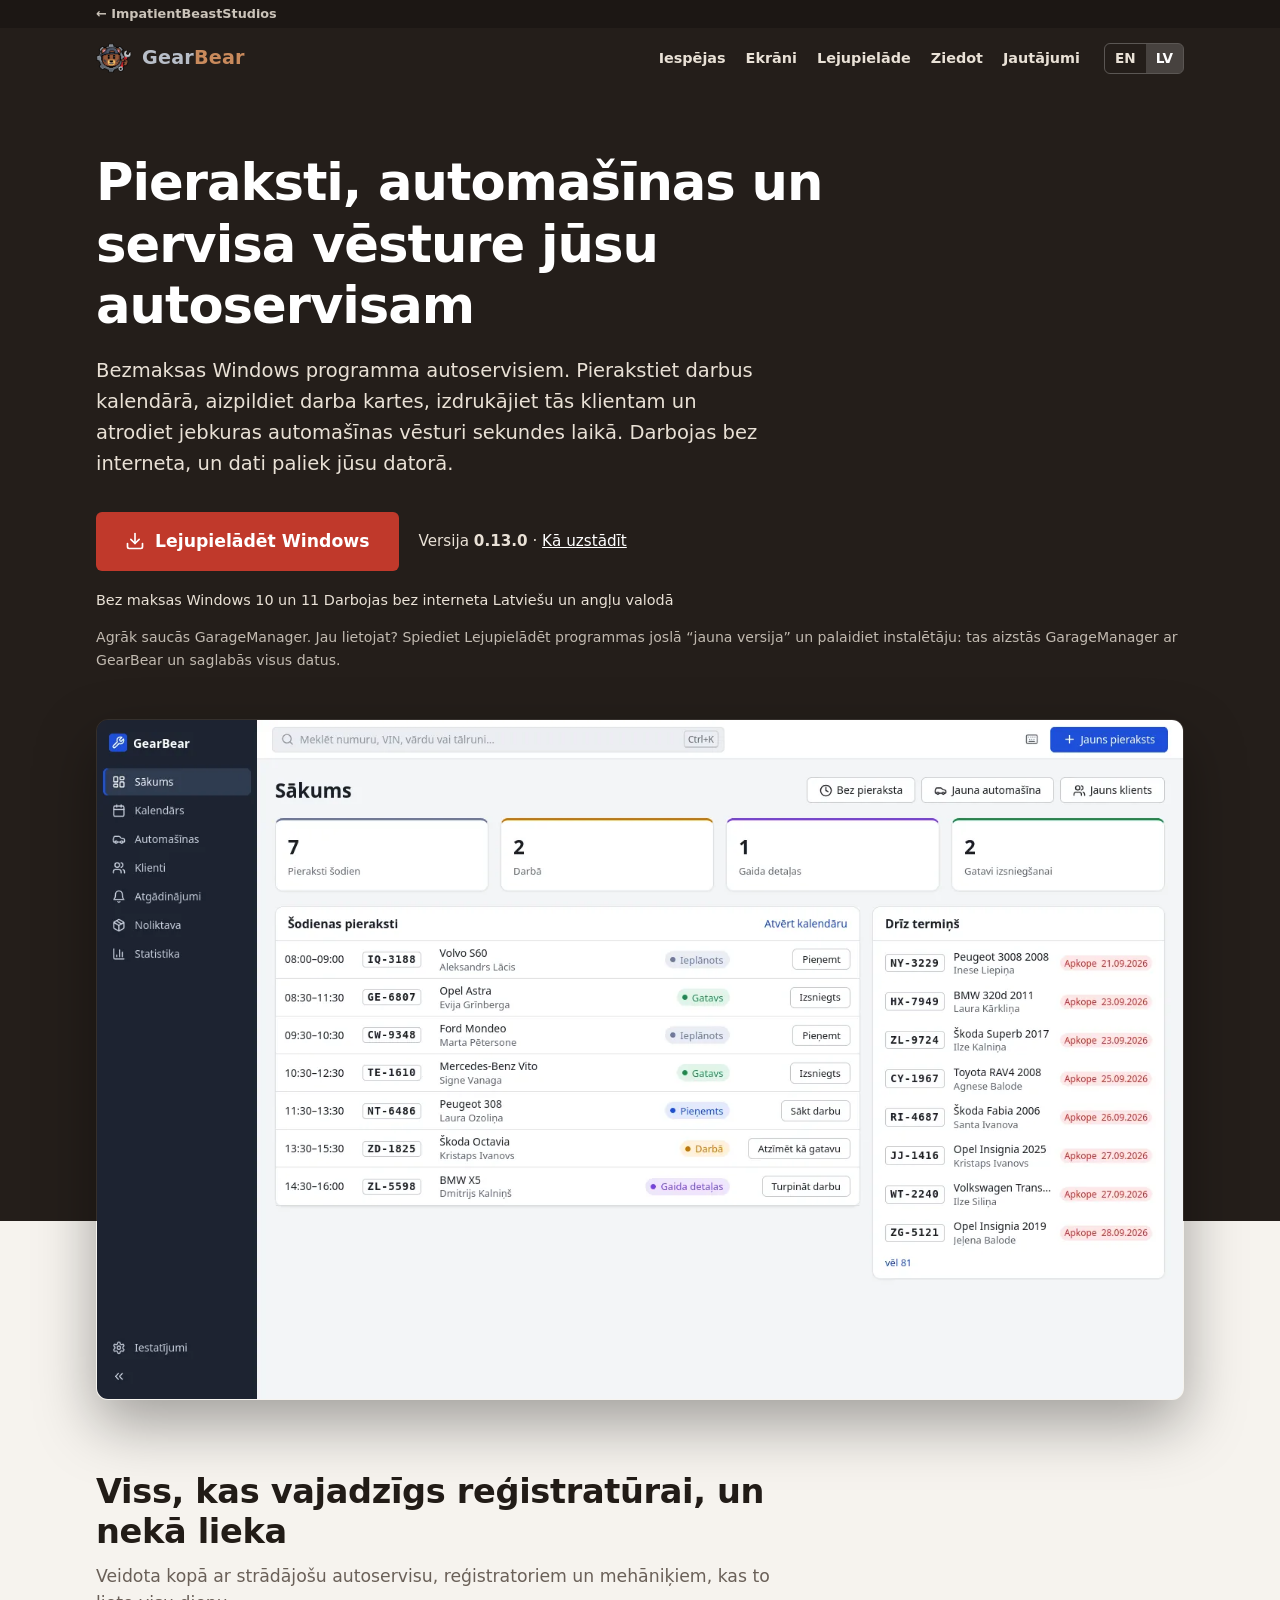
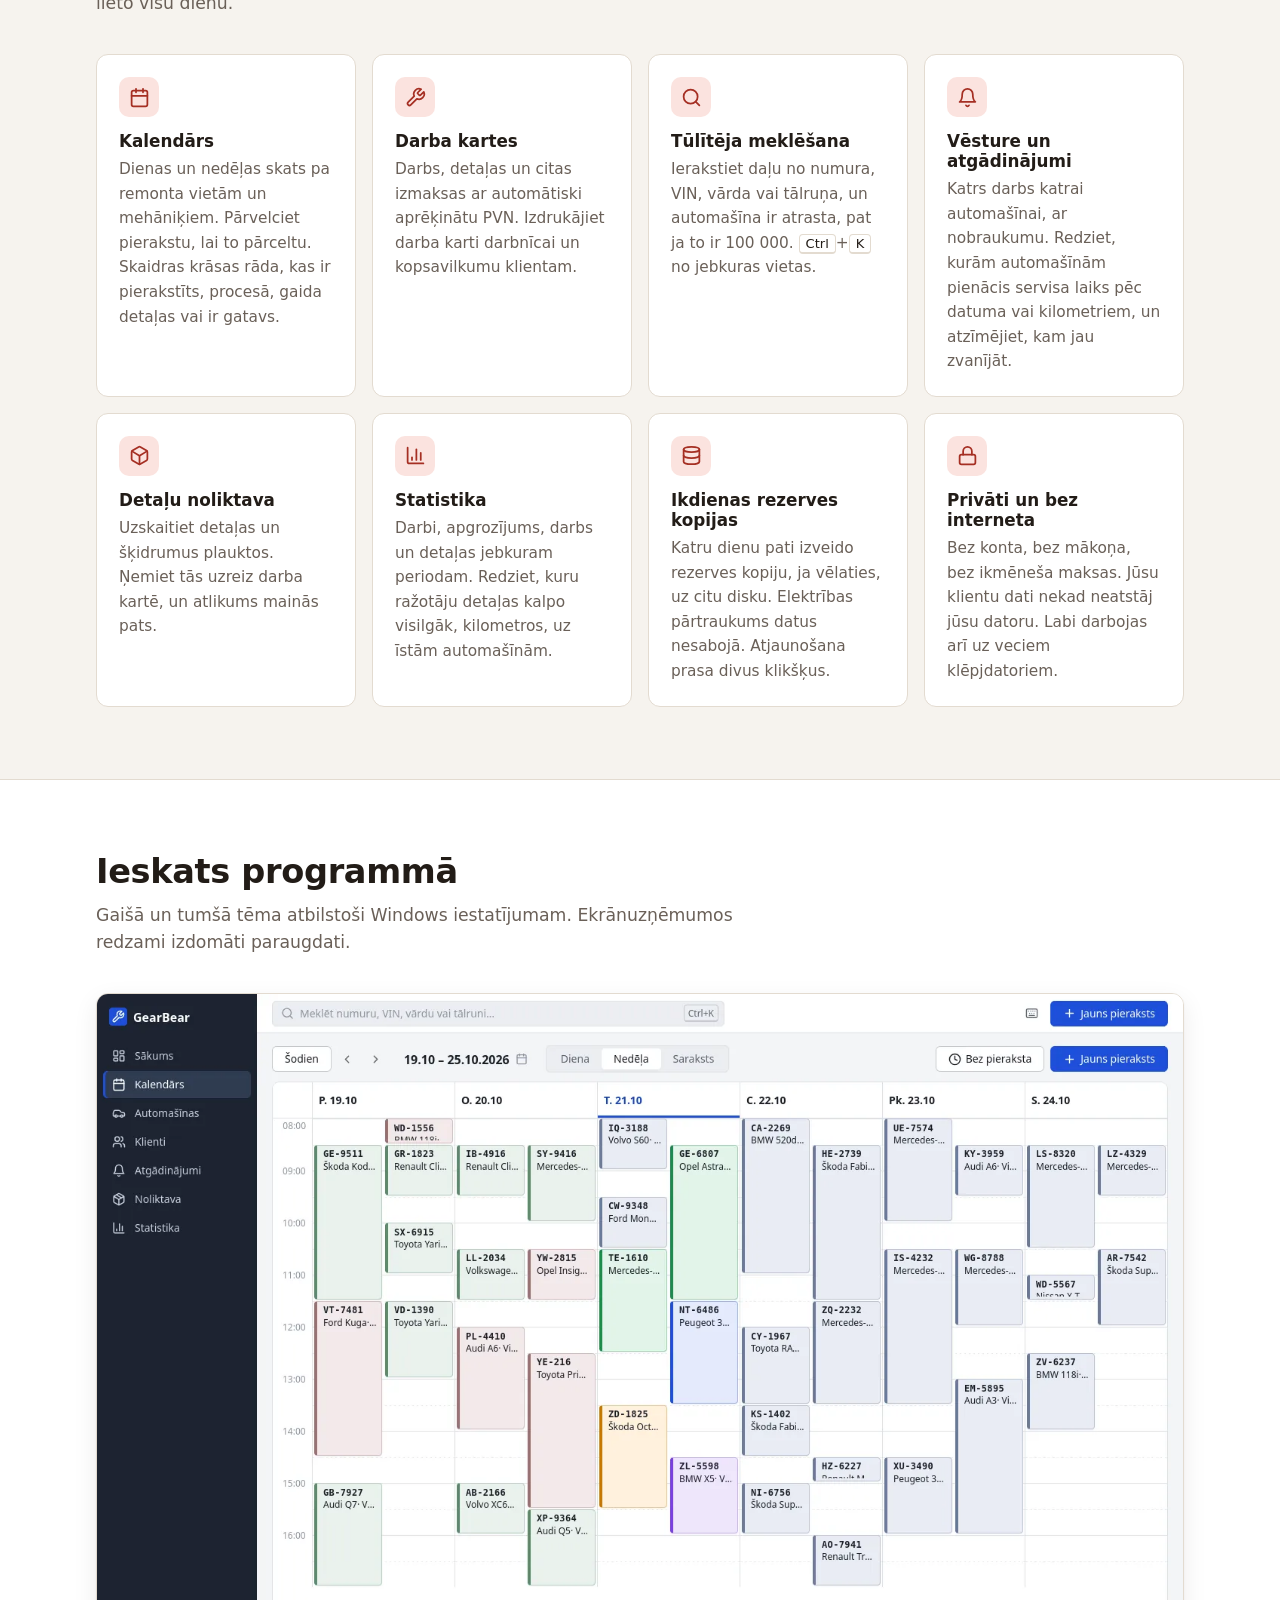
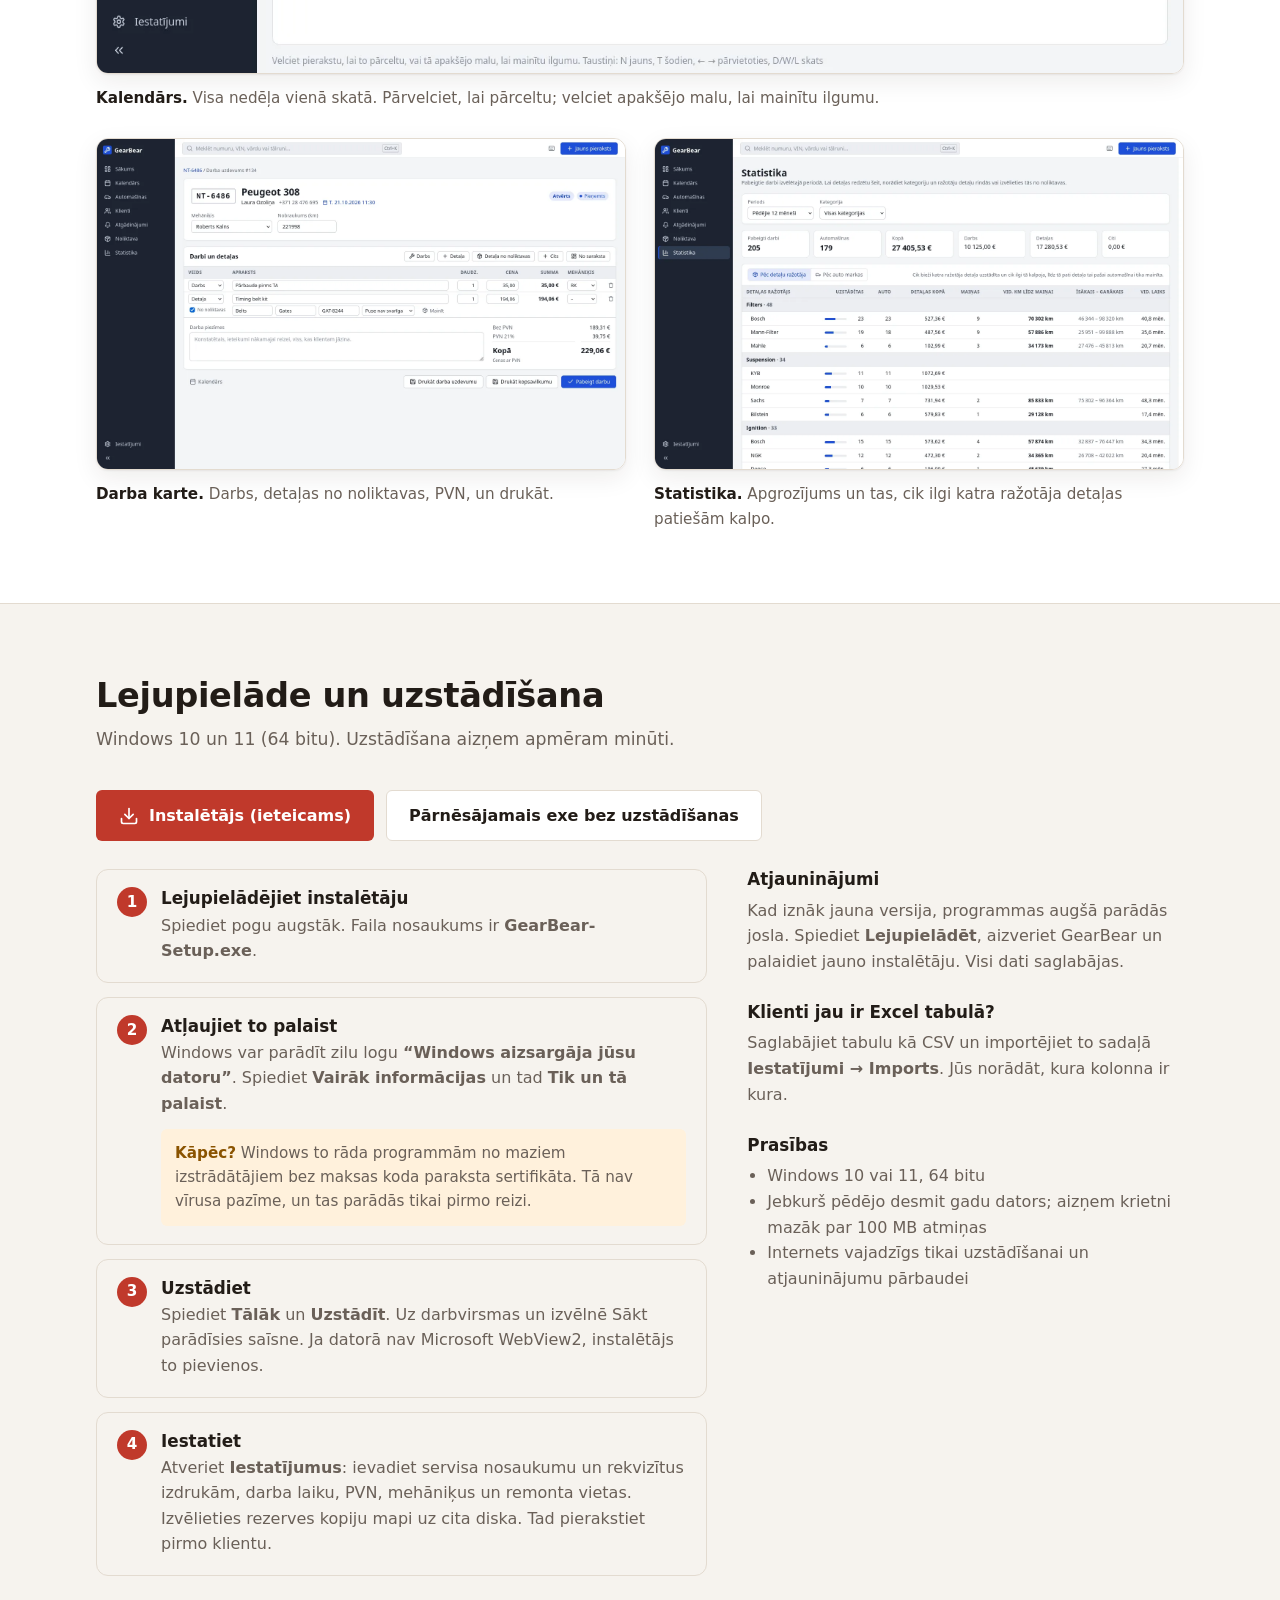
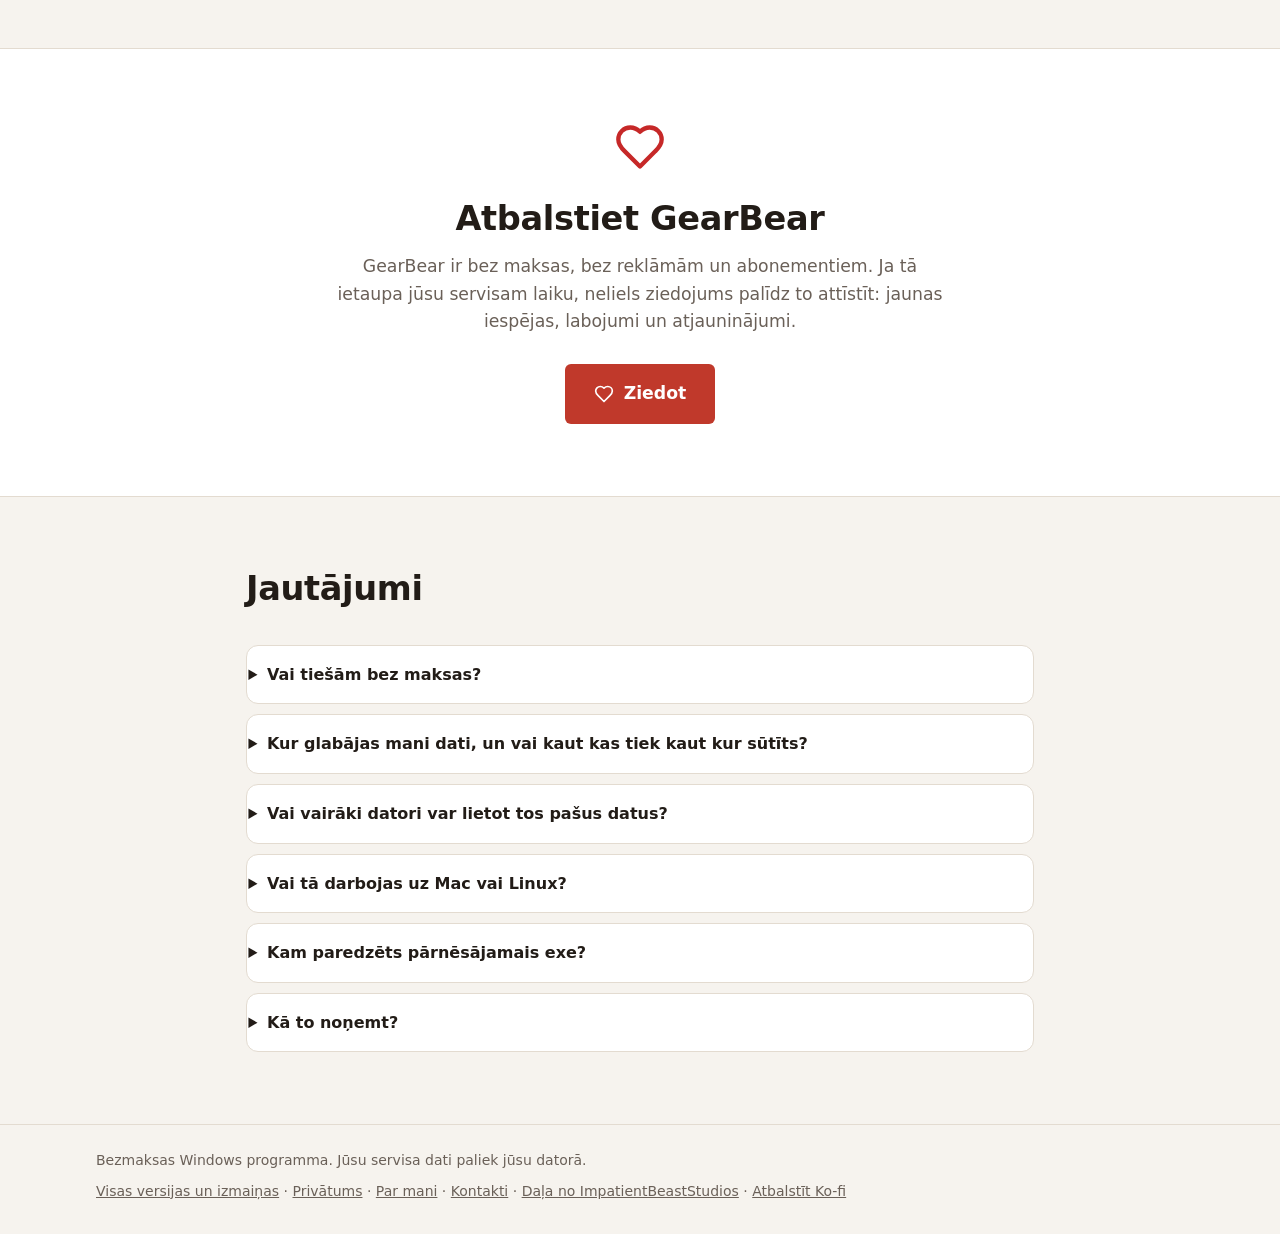
==== lv/index.html @ 2c954ccf "Website: one address per language (/ English, /lv/ Latvian) Sources move to src/; build.py (shared w" ====
<!doctype html>
<html lang="lv">
<head>
<meta charset="utf-8">
<meta name="viewport" content="width=device-width, initial-scale=1">
<title>GearBear</title>
<meta name="author" content="ImpatientBeastStudios">
<meta name="description" content="GearBear: bezmaksas Windows programma autoservisiem: pieraksti, automašīnas, klienti, darba kartes un servisa vēsture. Darbojas bez interneta, un dati paliek jūsu datorā.">
<link rel="canonical" href="https://gearbear.impatientbeaststudios.com/lv/">
<link rel="alternate" hreflang="en" href="https://gearbear.impatientbeaststudios.com/">
<link rel="alternate" hreflang="lv" href="https://gearbear.impatientbeaststudios.com/lv/">
<link rel="alternate" hreflang="x-default" href="https://gearbear.impatientbeaststudios.com/">
<link rel="icon" type="image/png" href="/img/favicon-32.png">
<link rel="apple-touch-icon" href="/img/icon-192.png">
<meta property="og:title" content="GearBear">
<meta property="og:description" content="Bezmaksas Windows programma autoservisiem: pieraksti, darba kartes un servisa vēsture.">
<meta property="og:type" content="website">
<meta property="og:url" content="https://gearbear.impatientbeaststudios.com/lv/">
<meta property="og:locale" content="lv_LV">
<meta property="og:locale:alternate" content="en_GB">
<meta property="og:site_name" content="GearBear">
<meta property="og:image" content="https://gearbear.impatientbeaststudios.com/img/og-image.png">
<meta property="og:image:width" content="1200">
<meta property="og:image:height" content="630">
<meta property="og:image:alt" content="GearBear: bezmaksas programmatūra autoservisiem ar pikseļu lācīša logo">
<meta name="twitter:card" content="summary_large_image">
<meta name="twitter:image" content="https://gearbear.impatientbeaststudios.com/img/og-image.png">
<script>
  // Language: ?lang= from a link, then the saved choice, then (first visit) the browser.
  (function () {
    var here = document.documentElement.lang, p = location.pathname, saved = null
    var q = new URLSearchParams(location.search).get('lang')
    if (q !== 'en' && q !== 'lv') q = null
    try { if (q) localStorage.setItem('lang', q); saved = localStorage.getItem('lang') } catch (e) {}
    var want = q || saved || (here === 'en' && (navigator.language || '').toLowerCase().indexOf('lv') === 0 ? 'lv' : null)
    if (want && want !== here) location.replace((want === 'lv' ? '/lv' + p : p.replace(/^\/lv(\/|$)/, '/')) + location.hash)
  })()
</script>
<meta name="theme-color" content="#241e1a">
<link rel="stylesheet" href="/style.css">
</head>
<body>

<header class="top">
  <div class="studio-bar"><div class="wrap"><a href="https://impatientbeaststudios.com/?lang=lv"><span aria-hidden="true">&larr;</span> ImpatientBeastStudios</a></div></div>
  <div class="wrap top-row">
    <a class="brand" href="#top" aria-label="GearBear"><img src="/img/icon-192.png" alt="" width="36" height="36"><span class="wordmark"><span class="w-a">Gear</span><span class="w-b">Bear</span></span></a>
    <nav class="links">
      <a href="#features">Iespējas</a>
      <a href="#screens">Ekrāni</a>
      <a href="#download">Lejupielāde</a>
      <a href="#donate">Ziedot</a>
      <a href="#faq">Jautājumi</a>
    </nav>
    <nav class="lang" aria-label="Language / Valoda">
      <a href="/" hreflang="en" data-lang="en">EN</a>
      <a href="/lv/" hreflang="lv" data-lang="lv" aria-current="true">LV</a>
    </nav>
  </div>
</header>

<main id="top">
  <section class="hero">
    <div class="wrap">
      <h1>
        
        Pieraksti, automašīnas un servisa vēsture jūsu autoservisam
      </h1>
      <p class="lead">
        
        Bezmaksas Windows programma autoservisiem. Pierakstiet darbus kalendārā, aizpildiet darba kartes, izdrukājiet tās klientam un atrodiet jebkuras automašīnas vēsturi sekundes laikā. Darbojas bez interneta, un dati paliek jūsu datorā.
      </p>
      <div class="cta">
        <a class="btn primary big" href="https://github.com/TeddyBear1998/garagemanager/releases/latest/download/GearBear-Setup.exe">
          <svg viewBox="0 0 24 24" fill="none" stroke="currentColor" stroke-width="2" stroke-linecap="round" stroke-linejoin="round" aria-hidden="true"><path d="M21 15v4a2 2 0 0 1-2 2H5a2 2 0 0 1-2-2v-4"/><path d="m7 10 5 5 5-5"/><path d="M12 15V3"/></svg>
          Lejupielādēt Windows
        </a>
        <span class="alt">
          <span class="version-line" hidden>Versija <b class="version"></b> · </span>
          <a href="#download">Kā uzstādīt</a>
        </span>
      </div>
      <div class="facts">
        Bez maksas
        Windows 10 un 11
        Darbojas bez interneta
        Latviešu un angļu valodā
      </div>
      <p class="formerly">Agrāk saucās GarageManager. Jau lietojat? Spiediet Lejupielādēt programmas joslā “jauna versija” un palaidiet instalētāju: tas aizstās GarageManager ar GearBear un saglabās visus datus.</p>
      <div class="shot">
        
        <img src="/img/dashboard-lv.webp" width="1440" height="900" alt="GearBear sākuma ekrāns: šodienas pieraksti ar statusiem un automašīnas, kurām drīz jāveic serviss">
      </div>
    </div>
  </section>

  <section id="features">
    <div class="wrap">
      <div class="section-head">
        <h2>Viss, kas vajadzīgs reģistratūrai, un nekā lieka</h2>
        <p>Veidota kopā ar strādājošu autoservisu, reģistratoriem un mehāniķiem, kas to lieto visu dienu.</p>
      </div>
      <div class="grid">
        <div class="card">
          <div class="ic"><svg viewBox="0 0 24 24" fill="none" stroke="currentColor" stroke-width="2" stroke-linecap="round" stroke-linejoin="round" aria-hidden="true"><path d="M8 2v4"/><path d="M16 2v4"/><rect width="18" height="18" x="3" y="4" rx="2"/><path d="M3 10h18"/></svg></div>
          <h3>Kalendārs</h3>
          <p>Dienas un nedēļas skats pa remonta vietām un mehāniķiem. Pārvelciet pierakstu, lai to pārceltu. Skaidras krāsas rāda, kas ir pierakstīts, procesā, gaida detaļas vai ir gatavs.</p>
        </div>
        <div class="card">
          <div class="ic"><svg viewBox="0 0 24 24" fill="none" stroke="currentColor" stroke-width="2" stroke-linecap="round" stroke-linejoin="round" aria-hidden="true"><path d="M14.7 6.3a1 1 0 0 0 0 1.4l1.6 1.6a1 1 0 0 0 1.4 0l3.77-3.77a6 6 0 0 1-7.94 7.94l-6.91 6.91a2.12 2.12 0 0 1-3-3l6.91-6.91a6 6 0 0 1 7.94-7.94l-3.76 3.76z"/></svg></div>
          <h3>Darba kartes</h3>
          <p>Darbs, detaļas un citas izmaksas ar automātiski aprēķinātu PVN. Izdrukājiet darba karti darbnīcai un kopsavilkumu klientam.</p>
        </div>
        <div class="card">
          <div class="ic"><svg viewBox="0 0 24 24" fill="none" stroke="currentColor" stroke-width="2" stroke-linecap="round" stroke-linejoin="round" aria-hidden="true"><circle cx="11" cy="11" r="8"/><path d="m21 21-4.3-4.3"/></svg></div>
          <h3>Tūlītēja meklēšana</h3>
          <p>Ierakstiet daļu no numura, VIN, vārda vai tālruņa, un automašīna ir atrasta, pat ja to ir 100 000. <kbd>Ctrl</kbd>+<kbd>K</kbd> no jebkuras vietas.</p>
        </div>
        <div class="card">
          <div class="ic"><svg viewBox="0 0 24 24" fill="none" stroke="currentColor" stroke-width="2" stroke-linecap="round" stroke-linejoin="round" aria-hidden="true"><path d="M6 8a6 6 0 0 1 12 0c0 7 3 9 3 9H3s3-2 3-9"/><path d="M10.3 21a1.94 1.94 0 0 0 3.4 0"/></svg></div>
          <h3>Vēsture un atgādinājumi</h3>
          <p>Katrs darbs katrai automašīnai, ar nobraukumu. Redziet, kurām automašīnām pienācis servisa laiks pēc datuma vai kilometriem, un atzīmējiet, kam jau zvanījāt.</p>
        </div>
        <div class="card">
          <div class="ic"><svg viewBox="0 0 24 24" fill="none" stroke="currentColor" stroke-width="2" stroke-linecap="round" stroke-linejoin="round" aria-hidden="true"><path d="M11 21.73a2 2 0 0 0 2 0l7-4A2 2 0 0 0 21 16V8a2 2 0 0 0-1-1.73l-7-4a2 2 0 0 0-2 0l-7 4A2 2 0 0 0 3 8v8a2 2 0 0 0 1 1.73z"/><path d="M12 22V12"/><path d="m3.3 7 7.703 4.734a2 2 0 0 0 1.994 0L20.7 7"/></svg></div>
          <h3>Detaļu noliktava</h3>
          <p>Uzskaitiet detaļas un šķidrumus plauktos. Ņemiet tās uzreiz darba kartē, un atlikums mainās pats.</p>
        </div>
        <div class="card">
          <div class="ic"><svg viewBox="0 0 24 24" fill="none" stroke="currentColor" stroke-width="2" stroke-linecap="round" stroke-linejoin="round" aria-hidden="true"><path d="M3 3v16a2 2 0 0 0 2 2h16"/><path d="M18 17V9"/><path d="M13 17V5"/><path d="M8 17v-3"/></svg></div>
          <h3>Statistika</h3>
          <p>Darbi, apgrozījums, darbs un detaļas jebkuram periodam. Redziet, kuru ražotāju detaļas kalpo visilgāk, kilometros, uz īstām automašīnām.</p>
        </div>
        <div class="card">
          <div class="ic"><svg viewBox="0 0 24 24" fill="none" stroke="currentColor" stroke-width="2" stroke-linecap="round" stroke-linejoin="round" aria-hidden="true"><ellipse cx="12" cy="5" rx="9" ry="3"/><path d="M3 5V19A9 3 0 0 0 21 19V5"/><path d="M3 12A9 3 0 0 0 21 12"/></svg></div>
          <h3>Ikdienas rezerves kopijas</h3>
          <p>Katru dienu pati izveido rezerves kopiju, ja vēlaties, uz citu disku. Elektrības pārtraukums datus nesabojā. Atjaunošana prasa divus klikšķus.</p>
        </div>
        <div class="card">
          <div class="ic"><svg viewBox="0 0 24 24" fill="none" stroke="currentColor" stroke-width="2" stroke-linecap="round" stroke-linejoin="round" aria-hidden="true"><rect width="18" height="11" x="3" y="11" rx="2" ry="2"/><path d="M7 11V7a5 5 0 0 1 10 0v4"/></svg></div>
          <h3>Privāti un bez interneta</h3>
          <p>Bez konta, bez mākoņa, bez ikmēneša maksas. Jūsu klientu dati nekad neatstāj jūsu datoru. Labi darbojas arī uz veciem klēpjdatoriem.</p>
        </div>
      </div>
    </div>
  </section>

  <div class="wrap"><div class="ad" data-ad="page" hidden></div></div>

  <section id="screens" class="alt-bg">
    <div class="wrap">
      <div class="section-head">
        <h2>Ieskats programmā</h2>
        <p>Gaišā un tumšā tēma atbilstoši Windows iestatījumam. Ekrānuzņēmumos redzami izdomāti paraugdati.</p>
      </div>
      <div class="gallery">
        <figure>
          
          <img src="/img/calendar-lv.webp" width="1440" height="900" loading="lazy" alt="Nedēļas kalendārs ar pierakstiem pa dienām, iekrāsotiem pēc statusa">
          <figcaption><b>Kalendārs.</b> Visa nedēļa vienā skatā. Pārvelciet, lai pārceltu; velciet apakšējo malu, lai mainītu ilgumu.</figcaption>
        </figure>
        <div class="gallery two">
          <figure>
            
            <img src="/img/jobcard-lv.webp" width="1440" height="900" loading="lazy" alt="Darba karte ar darba un detaļu rindām, PVN un kopsummu">
            <figcaption><b>Darba karte.</b> Darbs, detaļas no noliktavas, PVN, un drukāt.</figcaption>
          </figure>
          <figure>
            
            <img src="/img/stats-lv.webp" width="1440" height="900" loading="lazy" alt="Statistika pēc detaļu ražotāja ar vidējo nobraukumu līdz maiņai">
            <figcaption><b>Statistika.</b> Apgrozījums un tas, cik ilgi katra ražotāja detaļas patiešām kalpo.</figcaption>
          </figure>
        </div>
      </div>
    </div>
  </section>

  <section id="download">
    <div class="wrap">
      <div class="section-head">
        <h2>Lejupielāde un uzstādīšana</h2>
        <p>Windows 10 un 11 (64 bitu). Uzstādīšana aizņem apmēram minūti.</p>
      </div>
      <div class="dl-row">
        <a class="btn primary" href="https://github.com/TeddyBear1998/garagemanager/releases/latest/download/GearBear-Setup.exe">
          <svg viewBox="0 0 24 24" fill="none" stroke="currentColor" stroke-width="2" stroke-linecap="round" stroke-linejoin="round" aria-hidden="true"><path d="M21 15v4a2 2 0 0 1-2 2H5a2 2 0 0 1-2-2v-4"/><path d="m7 10 5 5 5-5"/><path d="M12 15V3"/></svg>
          Instalētājs (ieteicams)
        </a>
        <a class="btn secondary" href="https://github.com/TeddyBear1998/garagemanager/releases/latest/download/GearBear.exe">
          Pārnēsājamais exe bez uzstādīšanas
        </a>
      </div>
      <div class="cols">
        <ol class="steps">
          <li>
            <h3>Lejupielādējiet instalētāju</h3>
            <p>Spiediet pogu augstāk. Faila nosaukums ir <b>GearBear-Setup.exe</b>.</p>
          </li>
          <li>
            <h3>Atļaujiet to palaist</h3>
            <p>Windows var parādīt zilu logu <b>“Windows aizsargāja jūsu datoru”</b>. Spiediet <b>Vairāk informācijas</b> un tad <b>Tik un tā palaist</b>.</p>
            <p class="note"><b>Kāpēc?</b> Windows to rāda programmām no maziem izstrādātājiem bez maksas koda paraksta sertifikāta. Tā nav vīrusa pazīme, un tas parādās tikai pirmo reizi.</p>
          </li>
          <li>
            <h3>Uzstādiet</h3>
            <p>Spiediet <b>Tālāk</b> un <b>Uzstādīt</b>. Uz darbvirsmas un izvēlnē Sākt parādīsies saīsne. Ja datorā nav Microsoft WebView2, instalētājs to pievienos.</p>
          </li>
          <li>
            <h3>Iestatiet</h3>
            <p>Atveriet <b>Iestatījumus</b>: ievadiet servisa nosaukumu un rekvizītus izdrukām, darba laiku, PVN, mehāniķus un remonta vietas. Izvēlieties rezerves kopiju mapi uz cita diska. Tad pierakstiet pirmo klientu.</p>
          </li>
        </ol>
        <div>
          <div class="side">
            <h3>Atjauninājumi</h3>
            <p>Kad iznāk jauna versija, programmas augšā parādās josla. Spiediet <b>Lejupielādēt</b>, aizveriet GearBear un palaidiet jauno instalētāju. Visi dati saglabājas.</p>
          </div>
          <div class="side">
            <h3>Klienti jau ir Excel tabulā?</h3>
            <p>Saglabājiet tabulu kā CSV un importējiet to sadaļā <b>Iestatījumi → Imports</b>. Jūs norādāt, kura kolonna ir kura.</p>
          </div>
          <div class="side">
            <h3>Prasības</h3>
            <ul>
              <li>Windows 10 vai 11, 64 bitu</li>
              <li>Jebkurš pēdējo desmit gadu dators; aizņem krietni mazāk par 100 MB atmiņas</li>
              <li>Internets vajadzīgs tikai uzstādīšanai un atjauninājumu pārbaudei</li>
            </ul>
          </div>
        </div>
      </div>
    </div>
  </section>

  <section id="donate" class="alt-bg donate">
    <div class="wrap">
      <svg class="heart" viewBox="0 0 24 24" fill="none" stroke="currentColor" stroke-width="2" stroke-linecap="round" stroke-linejoin="round" aria-hidden="true"><path d="M19 14c1.49-1.46 3-3.21 3-5.5A5.5 5.5 0 0 0 16.5 3c-1.76 0-3 .5-4.5 2-1.5-1.5-2.74-2-4.5-2A5.5 5.5 0 0 0 2 8.5c0 2.3 1.5 4.05 3 5.5l7 7Z"/></svg>
      <h2>Atbalstiet GearBear</h2>
      <p>
        
        GearBear ir bez maksas, bez reklāmām un abonementiem. Ja tā ietaupa jūsu servisam laiku, neliels ziedojums palīdz to attīstīt: jaunas iespējas, labojumi un atjauninājumi.
      </p>
      <!-- The link comes from DONATE_URL in the script at the end. The
           app's Donate button opens this section. -->
      <a class="btn primary big" id="donate-link" href="" target="_blank" rel="noopener" hidden>
        <svg viewBox="0 0 24 24" fill="none" stroke="currentColor" stroke-width="2" stroke-linecap="round" stroke-linejoin="round" aria-hidden="true"><path d="M19 14c1.49-1.46 3-3.21 3-5.5A5.5 5.5 0 0 0 16.5 3c-1.76 0-3 .5-4.5 2-1.5-1.5-2.74-2-4.5-2A5.5 5.5 0 0 0 2 8.5c0 2.3 1.5 4.05 3 5.5l7 7Z"/></svg>
        Ziedot
      </a>
      <p class="soon muted" id="donate-soon">Ziedojumu lapa drīzumā būs pieejama. Paldies, ka vēlaties atbalstīt!</p>
    </div>
  </section>

  <section id="faq">
    <div class="wrap faq">
      <div class="section-head">
        <h2>Jautājumi</h2>
      </div>
      <details>
        <summary>Vai tiešām bez maksas?</summary>
        <p>Jā. Visas iespējas, cik ilgi vien lietojat. Nav izmēģinājuma perioda un nav slēgtu funkciju. Ziedojumi ir laipni gaidīti, bet nekad nav obligāti.</p>
      </details>
      <details>
        <summary>Kur glabājas mani dati, un vai kaut kas tiek kaut kur sūtīts?</summary>
        <p>Viss glabājas vienā datubāzes failā mapē <b>%APPDATA%\GearBear</b> jūsu datorā, kopā ar rezerves kopijām. Precīzā mape redzama sadaļā Iestatījumi → Par programmu. Internets tiek izmantots tikai jaunu versiju pārbaudei: programma nolasa vienu mazu failu no šīs mājaslapas. Netiek sūtīti nekādi dati par jums, jūsu servisu vai klientiem, un pārbaudi var izslēgt iestatījumos.</p>
      </details>
      <details>
        <summary>Vai vairāki datori var lietot tos pašus datus?</summary>
        <p>Pagaidām ne. GearBear darbojas vienā datorā, parasti reģistratūrā. Lai pārietu uz jaunu datoru, izveidojiet rezerves kopiju vecajā un atjaunojiet to jaunajā.</p>
      </details>
      <details>
        <summary>Vai tā darbojas uz Mac vai Linux?</summary>
        <p>Nē, tikai uz Windows 10 un 11.</p>
      </details>
      <details>
        <summary>Kam paredzēts pārnēsājamais exe?</summary>
        <p>Tā ir tā pati programma bez instalētāja. Ielieciet to mapē, piemēram, C:\GearBear, un palaidiet. Lai arī dati glabātos šajā mapē, piemēram, USB zibatmiņā, pirms pirmās palaišanas blakus exe failam izveidojiet tukšu failu ar nosaukumu <b>portable</b>.</p>
      </details>
      <details>
        <summary>Kā to noņemt?</summary>
        <p>Windows Iestatījumi → Programmas → Instalētās programmas → GearBear → Atinstalēt. Datubāze un rezerves kopijas tiek saglabātas, ja pārdomājat. Lai izdzēstu arī tās, izdzēsiet mapi %APPDATA%\GearBear.</p>
      </details>
    </div>
  </section>
  <div class="wrap"><div class="ad" data-ad="page" hidden></div></div>
</main>

<footer class="foot">
  <div class="wrap">
    <p>Bezmaksas Windows programma. Jūsu servisa dati paliek jūsu datorā.</p>
    <p>
      <a href="https://github.com/TeddyBear1998/garagemanager/releases">Visas versijas un izmaiņas</a>
      · <a href="/lv/privacy">Privātums</a>
      · <a href="https://impatientbeaststudios.com/about?lang=lv">Par mani</a>
      · <a href="https://impatientbeaststudios.com/contact?lang=lv">Kontakti</a>
      · <a href="https://impatientbeaststudios.com/?lang=lv">Daļa no ImpatientBeastStudios</a>
      · <a href="https://ko-fi.com/teddybear1998">Atbalstīt Ko-fi</a>
    </p>
  </div>
</footer>

<script>
  // Language toggle: remembered for the next visit.
  // Language switch: each page exists at /… (English) and /lv/… (Latvian); remember the choice.
  document.querySelectorAll('.lang a').forEach(function (a) {
    a.addEventListener('click', function () {
      try { localStorage.setItem('lang', a.dataset.lang) } catch (e) {}
    })
  })

  // Donate link; the "coming soon" line shows only while it is empty.
  var DONATE_URL = 'https://ko-fi.com/teddybear1998'
  if (DONATE_URL) {
    var link = document.getElementById('donate-link')
    link.href = DONATE_URL
    link.hidden = false
    document.getElementById('donate-soon').hidden = true
  }

  // Current version from latest.json, written by scripts/release.sh.
  fetch('/latest.json', { cache: 'no-cache' })
    .then(function (r) { return r.ok ? r.json() : null })
    .then(function (f) {
      if (!f || !f.version) return
      document.querySelectorAll('.version').forEach(function (el) { el.textContent = f.version })
      document.querySelectorAll('.version-line').forEach(function (el) { el.hidden = false })
    })
    .catch(function () {})
</script>
<script src="/ads.js"></script>
</body>
</html>
---- style.css ----
/* Warm studio palette (~/Documents/impatientbeaststudios/BRAND.md); accent = the wrench red from the logo */
:root {
  --bg: #f6f3ee;
  --bg-elevated: #ffffff;
  --bg-sunken: #efe9e1;
  --bg-top: #241e1a;
  --text: #221c17;
  --text-muted: #6a6058;
  --text-on-dark: #e9e1d6;
  --border: #e3dbd0;
  --accent: #c0392b;
  --accent-hover: #a52f23;
  --accent-ink: #ffffff;
  --accent-soft: #fbe3df;
  --accent-text: #a52f23;
  --heart: #c62828;
  --warning: #8a5300;
  --warning-soft: #fff1dc;
  --shadow: 0 1px 2px rgba(40, 24, 10, .06), 0 8px 24px rgba(40, 24, 10, .08);
  --font: "Segoe UI", "Segoe UI Variable Text", system-ui, -apple-system, "Helvetica Neue", Arial, sans-serif;
  --radius: 6px;
  --radius-lg: 12px;
  color-scheme: light;
}
@media (prefers-color-scheme: dark) {
  :root {
    --bg: #17140f;
    --bg-elevated: #221e18;
    --bg-sunken: #120f0b;
    --bg-top: #110e0b;
    --text: #efe8de;
    --text-muted: #b0a596;
    --border: #3a332a;
    --accent: #ef6a5a;
    --accent-hover: #f4857a;
    --accent-ink: #1d0f0c;
    --accent-soft: #3d1d18;
    --accent-text: #f4907f;
    --heart: #ef5350;
    --warning: #e0a030;
    --warning-soft: #3a2f16;
    --shadow: 0 1px 2px rgba(0, 0, 0, .3), 0 8px 24px rgba(0, 0, 0, .35);
    color-scheme: dark;
  }
}


* { box-sizing: border-box; }
[hidden] { display: none !important; }
html { scroll-behavior: smooth; scroll-padding-top: 72px; }
@media (prefers-reduced-motion: reduce) { html { scroll-behavior: auto; } }
body { margin: 0; background: var(--bg); color: var(--text); font: 16px/1.6 var(--font); -webkit-font-smoothing: antialiased; }
img { max-width: 100%; height: auto; display: block; }
a { color: var(--accent-text); }
h1, h2, h3 { line-height: 1.2; margin: 0; }
h2 { font-size: clamp(1.6rem, 3vw, 2.1rem); letter-spacing: -.01em; }
h3 { font-size: 1.05rem; }
p { margin: 0; }
.wrap { max-width: 1120px; margin: 0 auto; padding: 0 16px; }
.muted { color: var(--text-muted); }
section { padding: 72px 0; }
.section-head { max-width: 680px; margin-bottom: 36px; }
.section-head p { margin-top: 10px; color: var(--text-muted); font-size: 1.08rem; }

/* Header: studio guide (BRAND.md section 6). A landing page, so it keeps its section links. */
.top {
  position: sticky; top: 0; z-index: 10;
  background: var(--bg-top);
  color: var(--text-on-dark);
  padding-top: env(safe-area-inset-top);
}
.top-row { display: flex; align-items: center; gap: 12px 24px; min-height: 60px; }
.brand { display: flex; align-items: center; gap: 10px; text-decoration: none; }
.brand img { width: 36px; height: 36px; }
.wordmark { font-weight: 800; font-size: 1.2rem; letter-spacing: .01em; }
.w-a { color: #b8bec8; }
.w-b { color: #c98a5c; }
nav.links { display: flex; gap: 20px; margin-left: auto; }
nav.links a { color: var(--text-on-dark); text-decoration: none; font-weight: 600; font-size: .9rem; }
nav.links a:hover { color: #fff; text-decoration: underline; }
.lang { display: flex; border: 1px solid rgba(255, 255, 255, .25); border-radius: var(--radius); overflow: hidden; }
.lang a { color: var(--text-on-dark); text-decoration: none; font-size: .85rem; font-weight: 600; padding: 4px 10px; }
.lang a:hover { color: #fff; }
.lang a[aria-current="true"] { background: rgba(255, 255, 255, .16); color: #fff; }
/* Phones: the menu moves to its own scrollable row under the logo. */
@media (max-width: 720px) {
  .top-row { flex-wrap: wrap; gap: 0 16px; padding-top: 10px; }
  .lang { margin-left: auto; }
  nav.links { order: 3; width: 100%; margin: 0; padding: 10px 0 12px; overflow-x: auto; gap: 22px; white-space: nowrap; }
}

/* Buttons */
.btn {
  display: inline-flex; align-items: center; gap: 10px;
  padding: 12px 22px; border-radius: var(--radius);
  font: inherit; font-weight: 600; text-decoration: none; cursor: pointer;
  border: 1px solid transparent;
  transition: background-color .15s, border-color .15s;
}
.btn svg { width: 20px; height: 20px; flex: none; }
.btn.primary { background: var(--accent); color: var(--accent-ink); }
.btn.primary:hover { background: var(--accent-hover); }
.btn.secondary { background: var(--bg-elevated); color: var(--text); border-color: var(--border); }
.btn.secondary:hover { border-color: var(--text-muted); }
.btn.big { padding: 15px 28px; font-size: 1.08rem; }
.btn:focus-visible, .lang a:focus-visible, a:focus-visible { outline: 2px solid var(--accent); outline-offset: 2px; }

/* Hero */
.hero { padding: 64px 0 0; background: var(--bg-top); color: #fff; }
/* The screenshot hangs over the edge into the next section. */
.hero + section { padding-top: calc(72px + var(--overhang)); background: var(--bg); }
:root { --overhang: clamp(40px, 14vw, 180px); }
.hero h1 { font-size: clamp(2rem, 5vw, 3.2rem); letter-spacing: -.02em; max-width: 820px; }
.hero .lead { margin-top: 18px; max-width: 680px; font-size: clamp(1.05rem, 2vw, 1.22rem); color: var(--text-on-dark); }
.cta { display: flex; flex-wrap: wrap; align-items: center; gap: 14px 20px; margin-top: 32px; }
.cta .alt { color: var(--text-on-dark); font-size: .95rem; }
.cta .alt a { color: #fff; }
.facts { display: flex; flex-wrap: wrap; gap: 8px 22px; margin-top: 18px; font-size: .9rem; color: var(--text-on-dark); }
.facts span::before { content: "✓"; margin-right: 6px; color: #7ee2a8; font-weight: 700; }
.formerly { margin-top: 14px; font-size: .88rem; color: var(--text-on-dark); opacity: .8; }
.shot { position: relative; margin: 48px 0 calc(-1 * var(--overhang)); border-radius: var(--radius-lg); overflow: hidden; box-shadow: 0 24px 60px rgba(0, 0, 0, .35); border: 1px solid rgba(255, 255, 255, .08); }

/* Features */
.grid { display: grid; grid-template-columns: repeat(auto-fill, minmax(250px, 1fr)); gap: 16px; }
.card { background: var(--bg-elevated); border: 1px solid var(--border); border-radius: var(--radius-lg); padding: 22px; }
.card .ic { width: 40px; height: 40px; border-radius: 10px; display: grid; place-items: center; background: var(--accent-soft); color: var(--accent-text); margin-bottom: 14px; }
.card .ic svg { width: 21px; height: 21px; }
.card p { margin-top: 6px; color: var(--text-muted); font-size: .96rem; }

/* Screenshots */
.gallery { display: grid; gap: 28px; }
figure { margin: 0; }
figure img { border-radius: var(--radius-lg); border: 1px solid var(--border); box-shadow: var(--shadow); }
figcaption { margin-top: 12px; color: var(--text-muted); font-size: .95rem; }
figcaption b { color: var(--text); }
@media (min-width: 900px) { .gallery.two { grid-template-columns: 1fr 1fr; } }

/* Install */
.alt-bg { background: var(--bg-elevated); border-top: 1px solid var(--border); border-bottom: 1px solid var(--border); }
.steps { counter-reset: s; display: grid; gap: 14px; padding: 0; margin: 0; list-style: none; }
.steps li { counter-increment: s; position: relative; padding: 18px 20px 18px 64px; background: var(--bg); border: 1px solid var(--border); border-radius: var(--radius-lg); }
.steps li::before { content: counter(s); position: absolute; left: 20px; top: 17px; width: 30px; height: 30px; border-radius: 50%; background: var(--accent); color: var(--accent-ink); font-weight: 700; display: grid; place-items: center; font-size: .95rem; }
.steps h3 { margin-bottom: 4px; }
.steps p { color: var(--text-muted); }
.note { margin-top: 12px; padding: 12px 14px; border-radius: var(--radius); background: var(--warning-soft); color: var(--text); font-size: .95rem; }
.note b { color: var(--warning); }
.cols { display: grid; gap: 40px; }
@media (min-width: 900px) { .cols { grid-template-columns: 1.4fr 1fr; } }
.side h3 { margin: 0 0 8px; }
.side + .side { margin-top: 28px; }
.side p, .side li { color: var(--text-muted); }
.side ul { padding-left: 20px; margin: 8px 0 0; }
.dl-row { display: flex; flex-wrap: wrap; gap: 12px; margin-bottom: 28px; }
kbd { font: .85em var(--font); padding: 1px 6px; border: 1px solid var(--border); border-bottom-width: 2px; border-radius: 4px; background: var(--bg-elevated); color: var(--text); }

/* Donate */
.donate { text-align: center; }
.donate .heart { width: 52px; height: 52px; margin: 0 auto 18px; color: var(--heart); }
.donate p { max-width: 620px; margin: 14px auto 0; color: var(--text-muted); font-size: 1.08rem; }
.donate .btn { margin-top: 28px; }
.donate .soon { margin-top: 14px; font-size: .9rem; }

/* FAQ */
details { background: var(--bg-elevated); border: 1px solid var(--border); border-radius: var(--radius-lg); padding: 0 20px; }
details + details { margin-top: 10px; }
summary { cursor: pointer; padding: 16px 0; font-weight: 600; list-style-position: outside; }
details p { padding: 0 0 18px; color: var(--text-muted); }
.faq { max-width: 820px; }

/* Footer: studio guide (BRAND.md section 7) */
.foot { padding: 24px 0 calc(32px + env(safe-area-inset-bottom)); color: var(--text-muted); font-size: .875rem; border-top: 1px solid var(--border); }
.foot p + p { margin-top: 8px; }
.foot a { color: inherit; }

/* Studio strip: way back to the IBS home page */
.studio-bar { background: rgba(0, 0, 0, .22); font-size: .8rem; }
.studio-bar .wrap { padding-top: 4px; padding-bottom: 4px; }
.studio-bar a { color: var(--text-on-dark); opacity: .85; text-decoration: none; font-weight: 600; }
.studio-bar a:hover { opacity: 1; text-decoration: underline; }

/* Ad spots (ads.js): filled once, never redrawn */
.ad { margin: 8px auto 32px; text-align: center; min-height: 90px; }
.ad-label { display: block; font-size: .72rem; letter-spacing: .06em; text-transform: uppercase; color: var(--text-muted); margin-bottom: 4px; }

/* Privacy page */
.page-hero { padding: 48px 0 40px; background: var(--bg-top); color: #fff; }
.page-hero h1 { font-size: clamp(1.9rem, 4.5vw, 2.8rem); letter-spacing: -.02em; }
.page-hero p { margin-top: 12px; color: var(--text-on-dark); }
.prose { max-width: 720px; padding: 40px 16px 72px; }
.prose h2 { font-size: 1.4rem; margin-top: 36px; }
.prose h2:first-child { margin-top: 0; }
.prose p { margin-top: 12px; color: var(--text-muted); font-size: 1.06rem; }
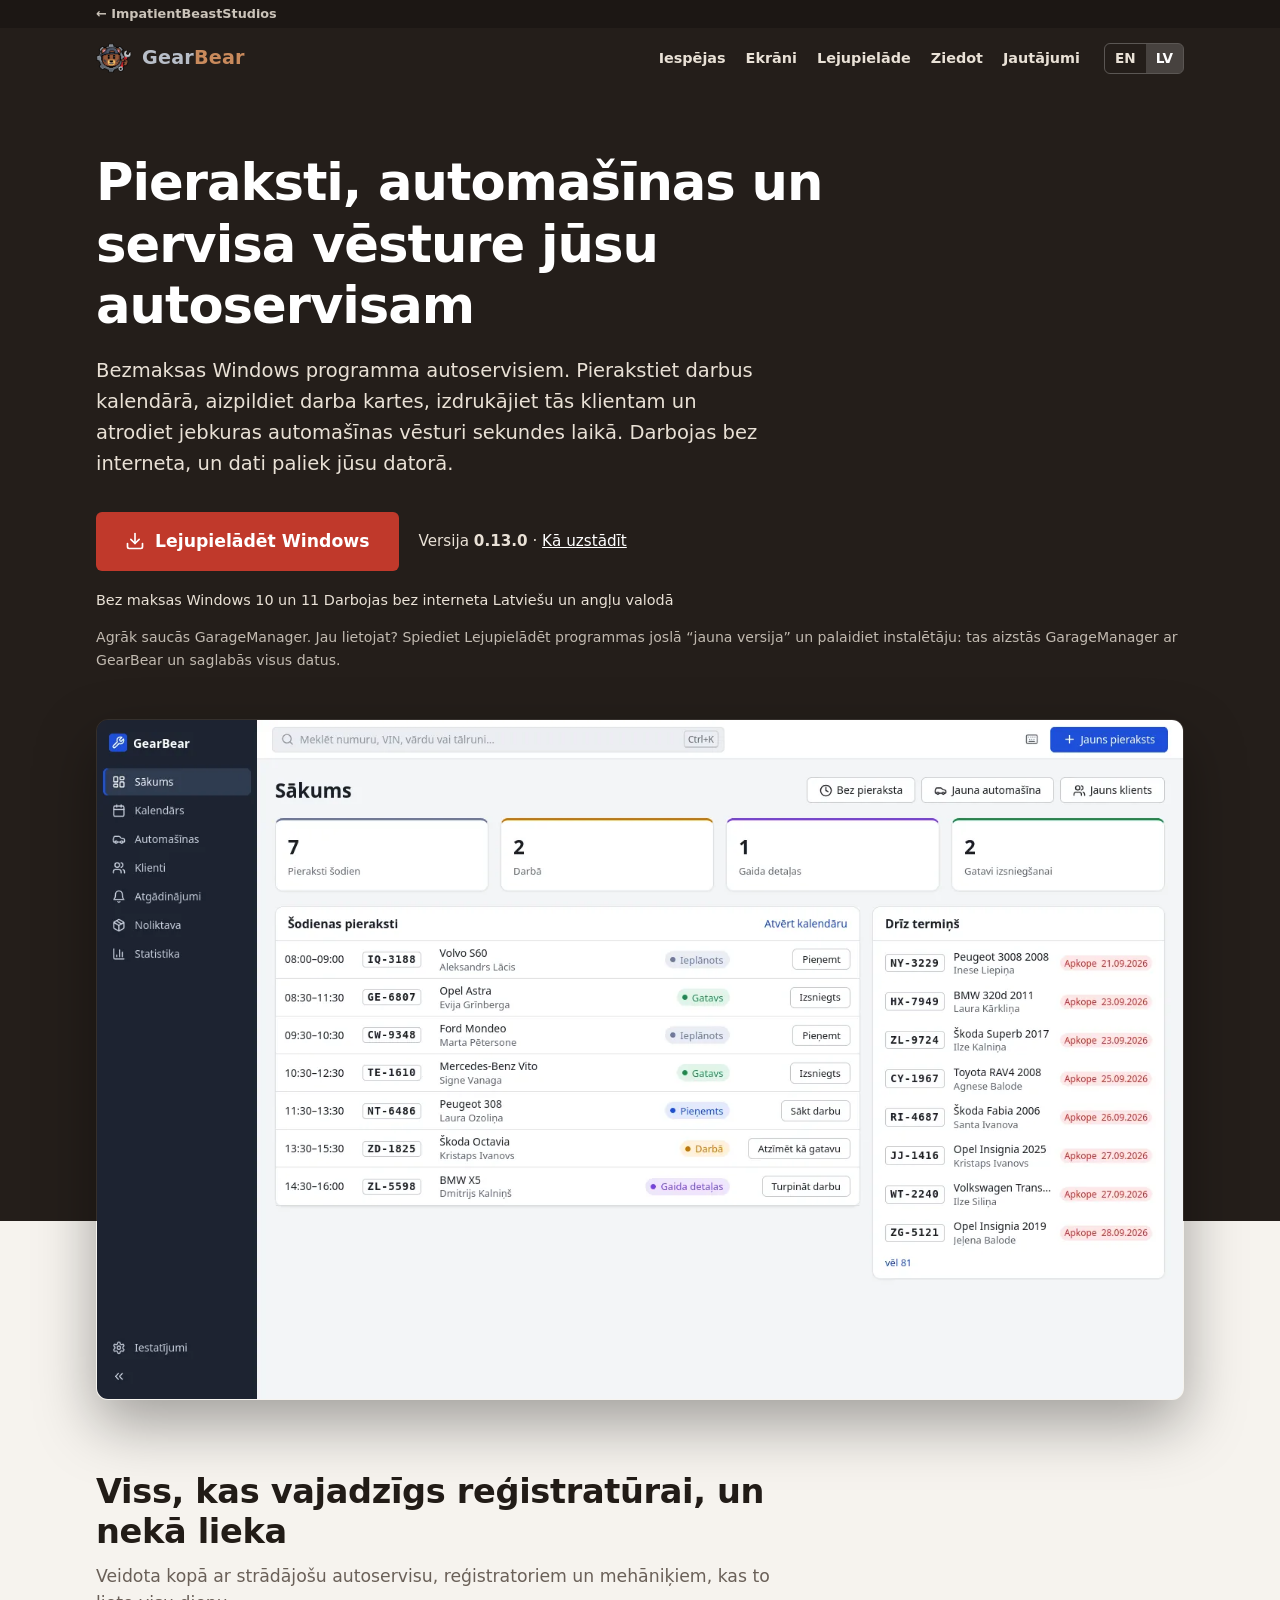
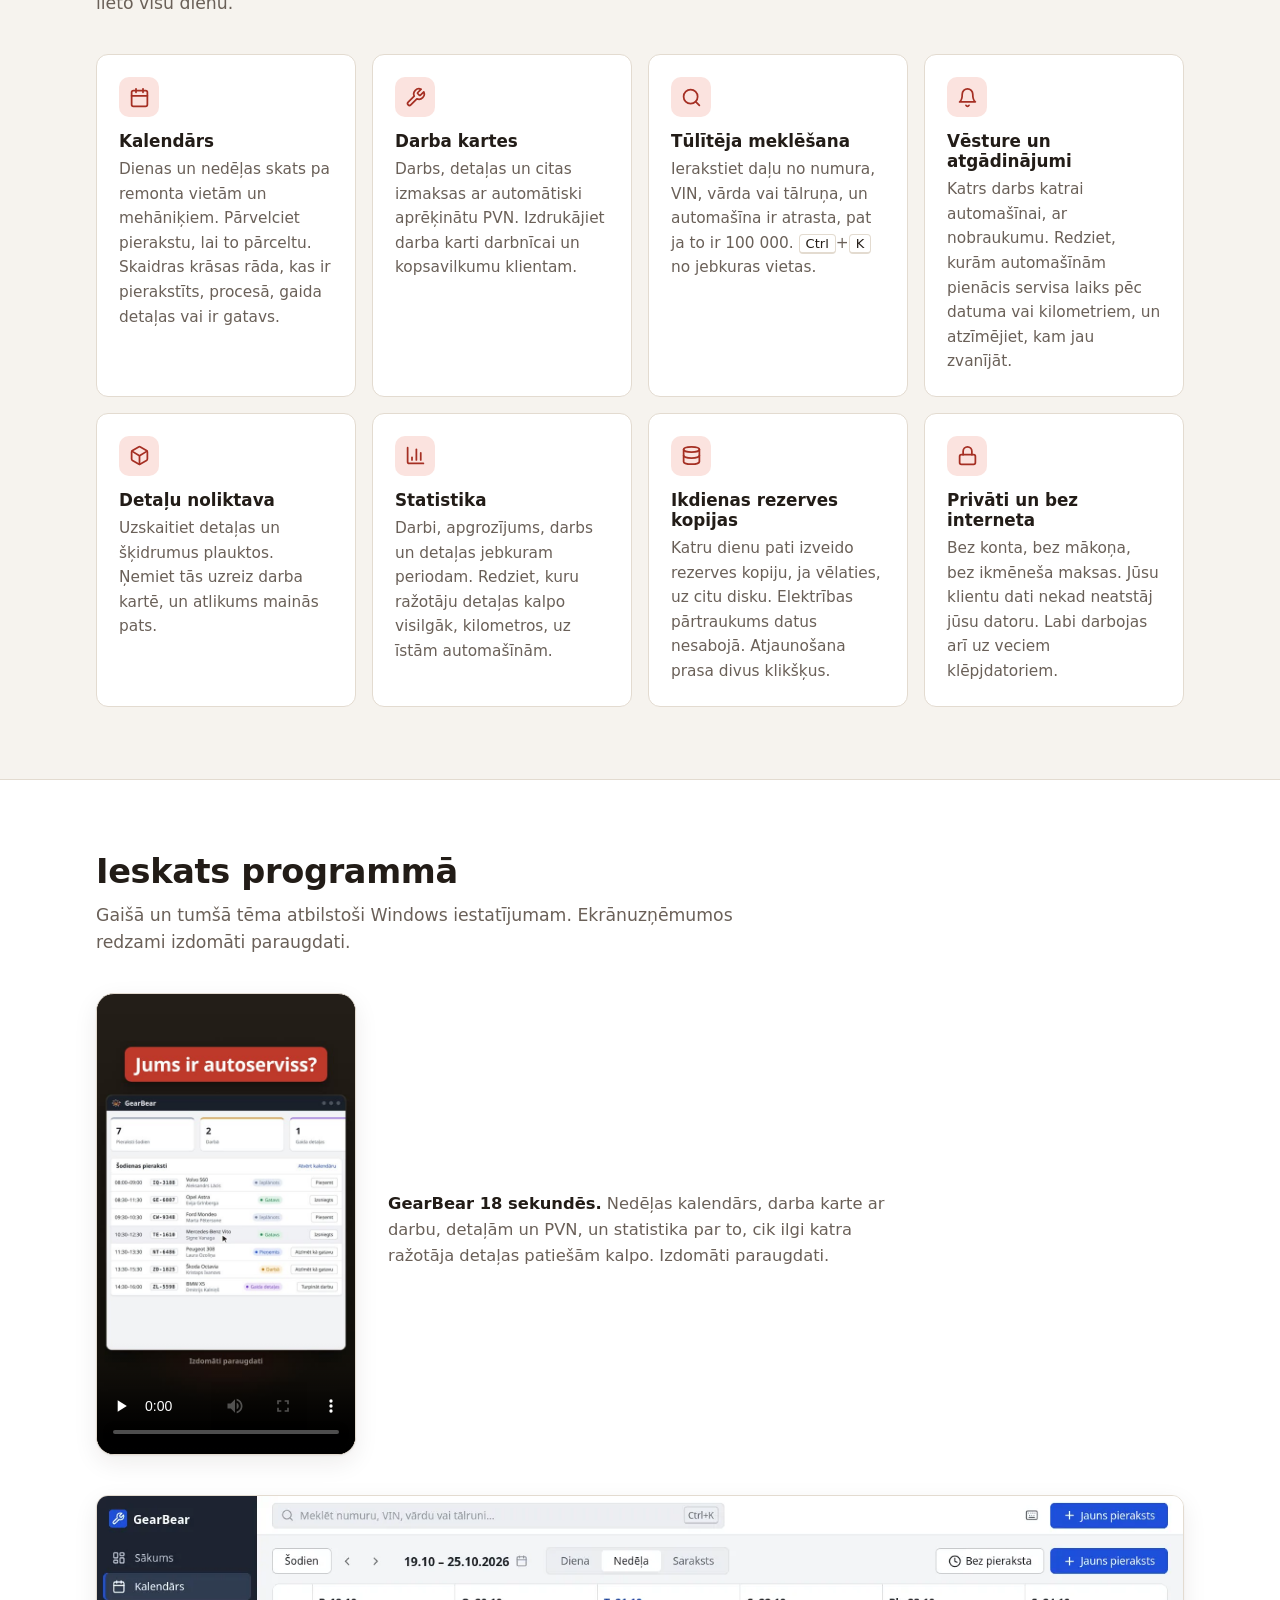
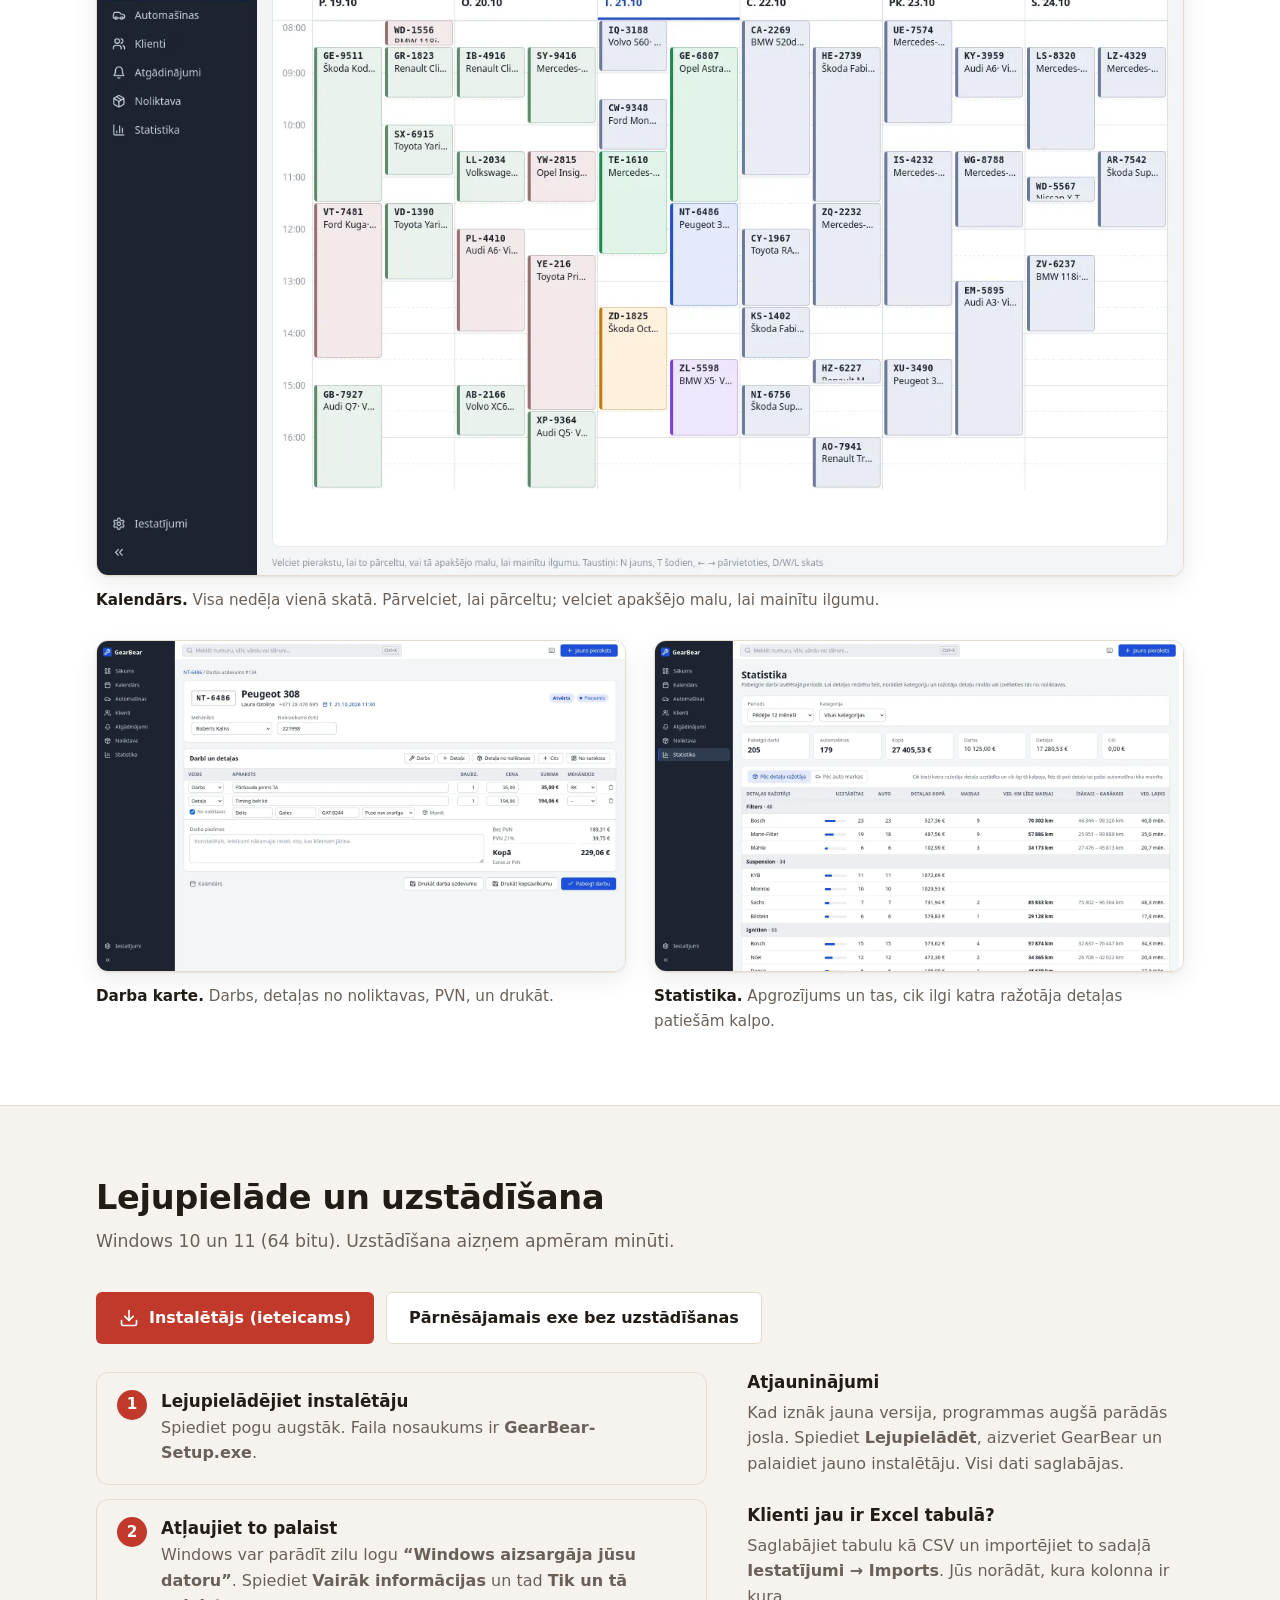
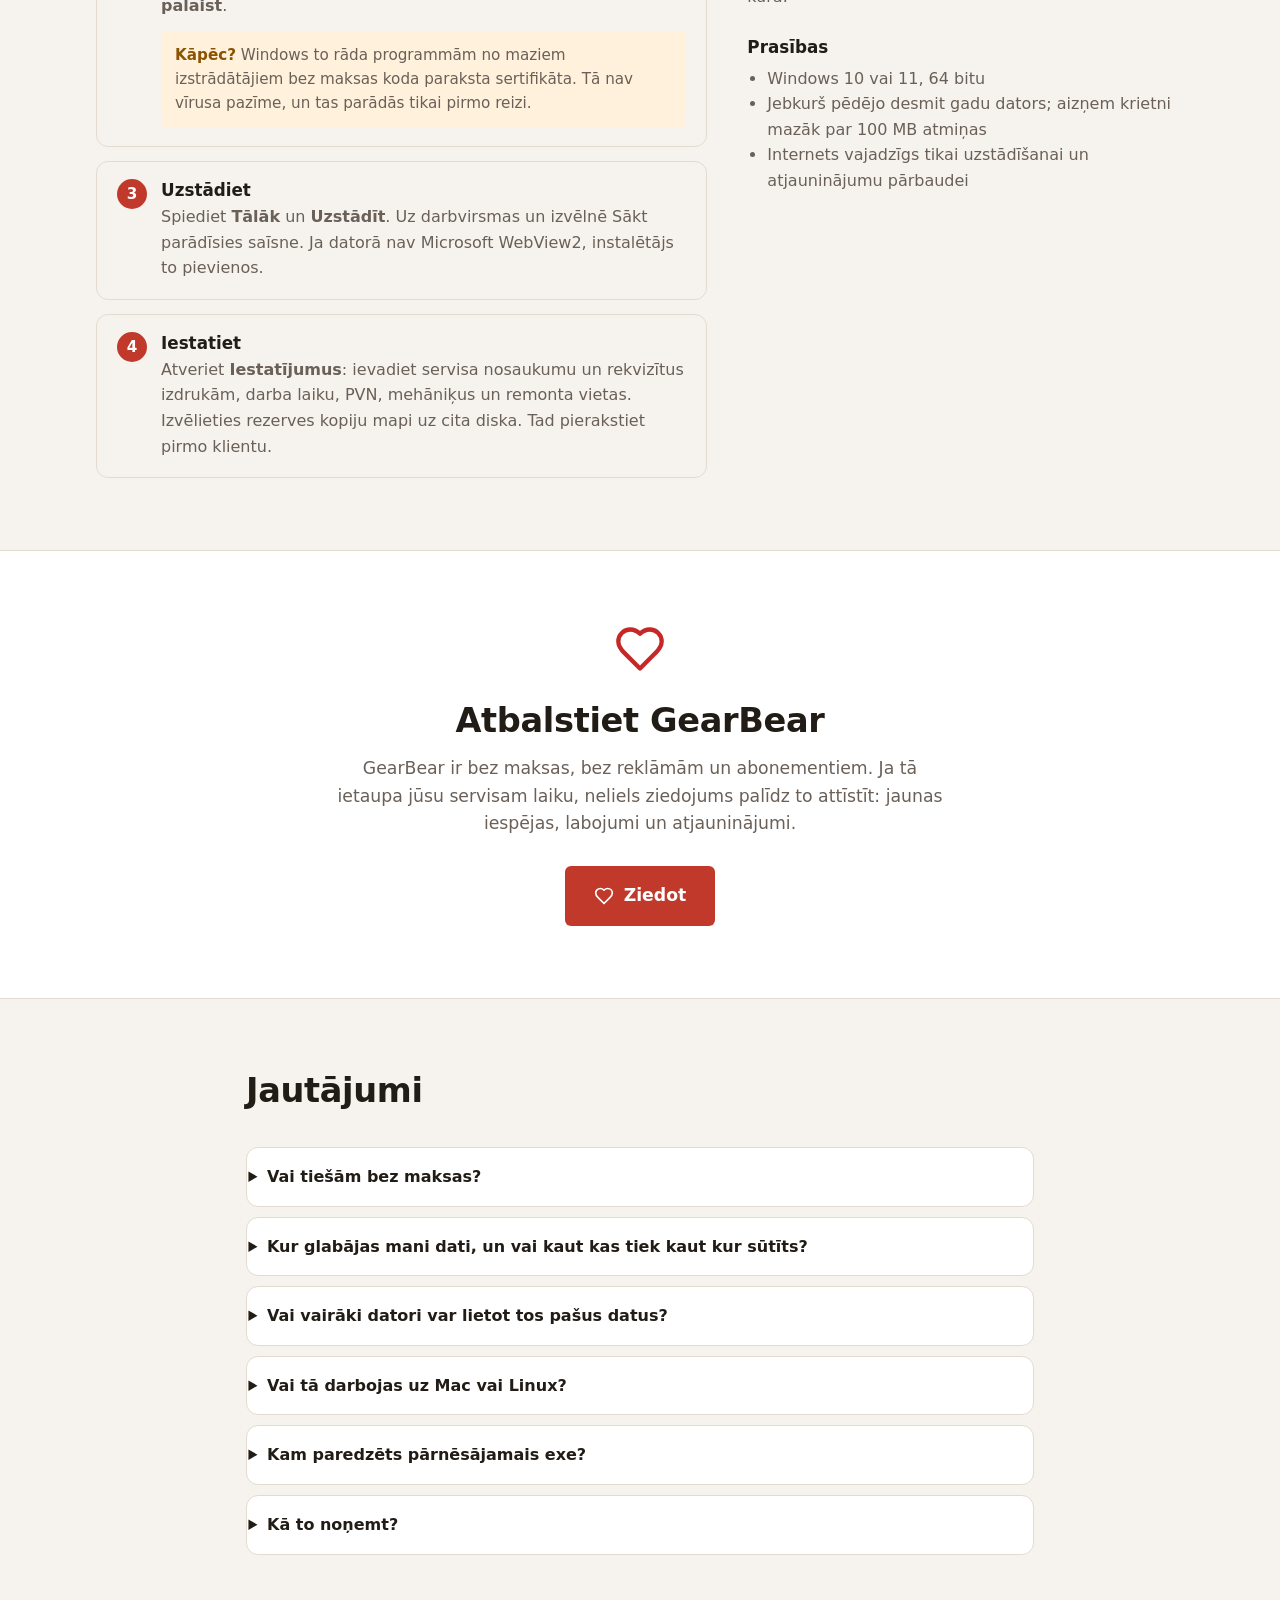
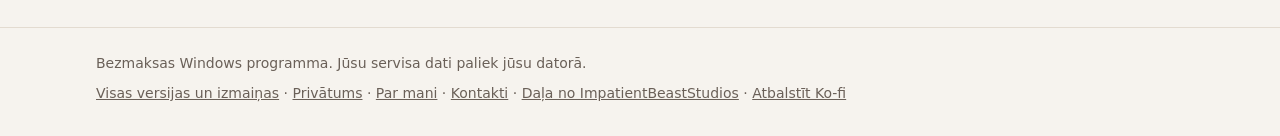
==== commit b5b060d3: "Short videos on the site: the product reel with its own sound, English and Latvian Co-Authored-By: C" ====
--- a/lv/index.html
+++ b/lv/index.html
@@ -153,6 +153,10 @@
         <h2>Ieskats programmā</h2>
         <p>Gaišā un tumšā tēma atbilstoši Windows iestatījumam. Ekrānuzņēmumos redzami izdomāti paraugdati.</p>
       </div>
+      <figure class="reel">
+        <video controls playsinline preload="none" width="1080" height="1920" poster="/video/gearbear-tour-lv.jpg"><source src="/video/gearbear-tour-lv.mp4" type="video/mp4"></video>
+        <figcaption><b>GearBear 18 sekundēs.</b> Nedēļas kalendārs, darba karte ar darbu, detaļām un PVN, un statistika par to, cik ilgi katra ražotāja detaļas patiešām kalpo. Izdomāti paraugdati.</figcaption>
+      </figure>
       <div class="gallery">
         <figure>
           
--- a/style.css
+++ b/style.css
@@ -133,6 +133,11 @@
 figure img { border-radius: var(--radius-lg); border: 1px solid var(--border); box-shadow: var(--shadow); }
 figcaption { margin-top: 12px; color: var(--text-muted); font-size: .95rem; }
 figcaption b { color: var(--text); }
+/* Short video (a vertical reel from ibs-reels), its text beside it on wider screens */
+.reel { display: grid; gap: 4px 32px; align-items: center; margin-bottom: 40px; }
+.reel video { display: block; width: 100%; max-width: 260px; height: auto; aspect-ratio: 9 / 16; margin: 0 auto; border-radius: 18px; background: #241e1a; border: 1px solid var(--border); box-shadow: var(--shadow); }
+.reel figcaption { font-size: 1.02rem; max-width: 520px; }
+@media (min-width: 720px) { .reel { grid-template-columns: 260px 1fr; } .reel video { margin: 0; } }
 @media (min-width: 900px) { .gallery.two { grid-template-columns: 1fr 1fr; } }
 
 /* Install */
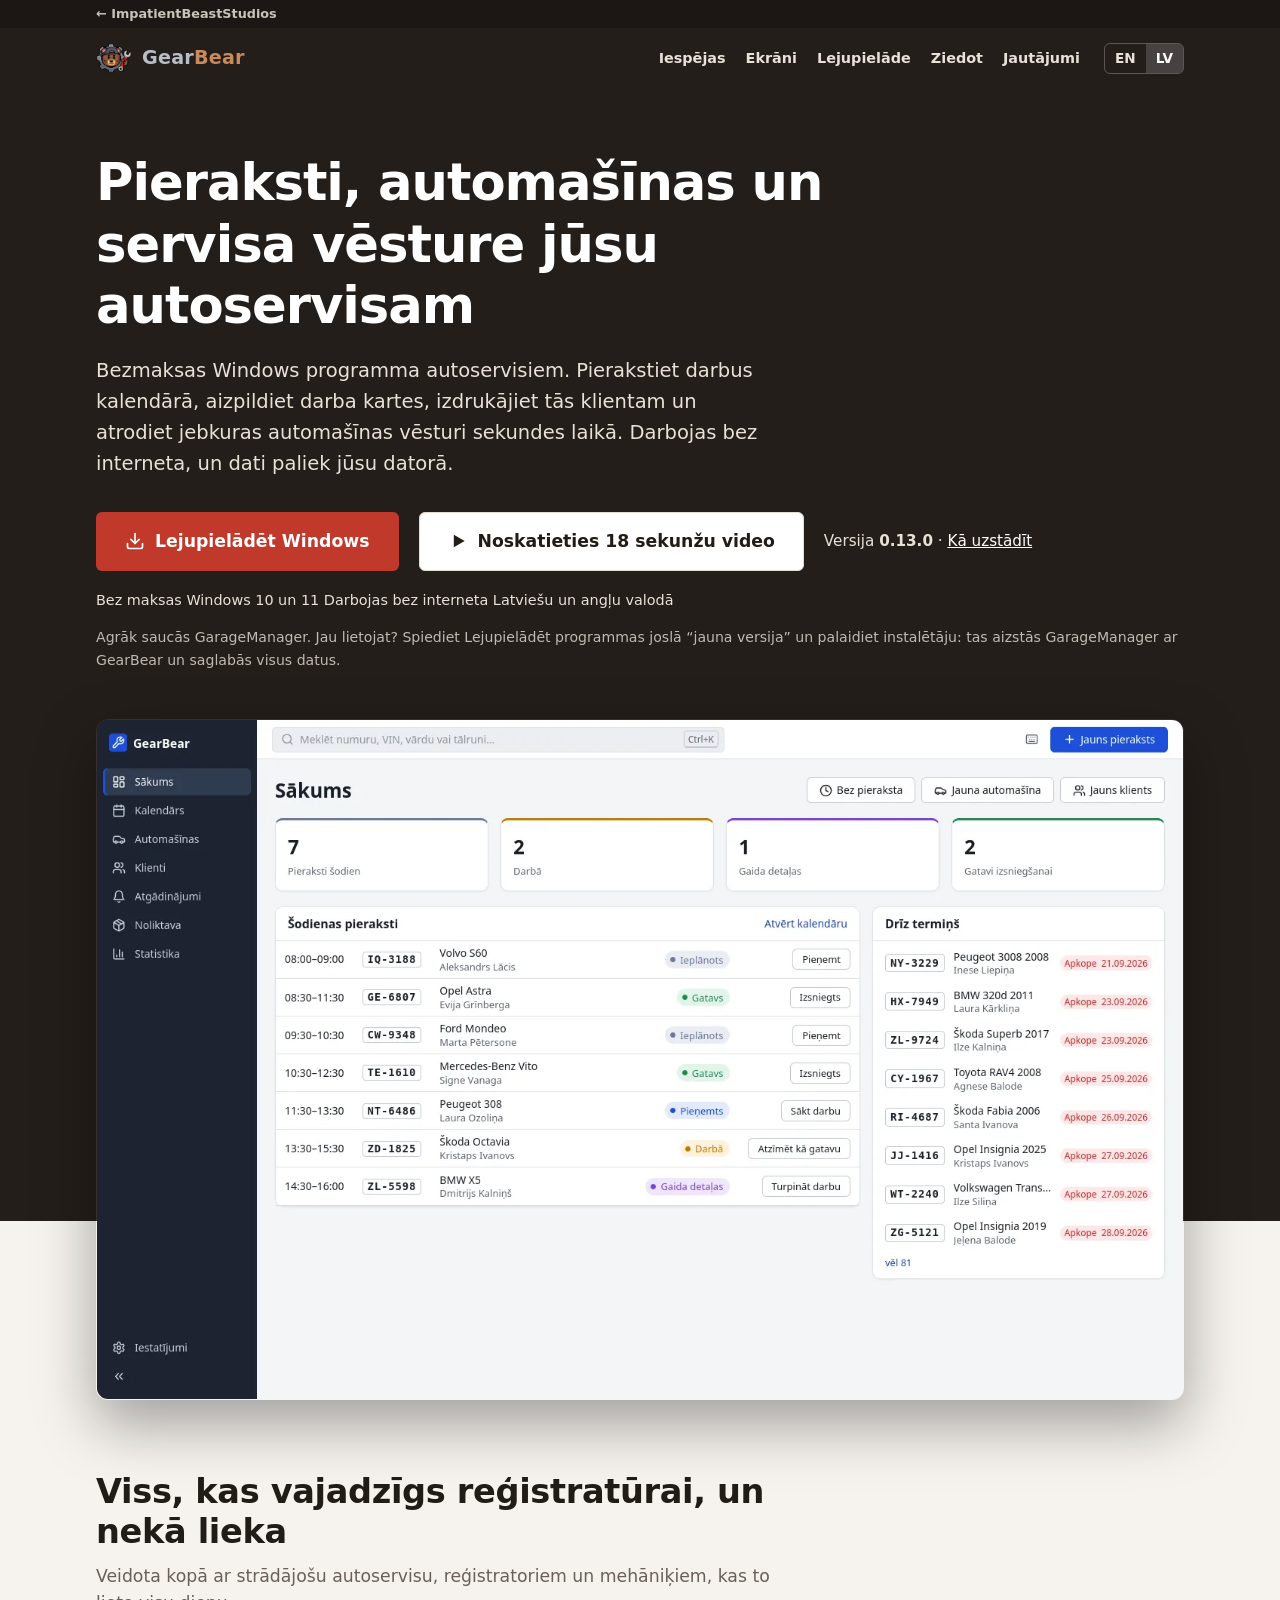
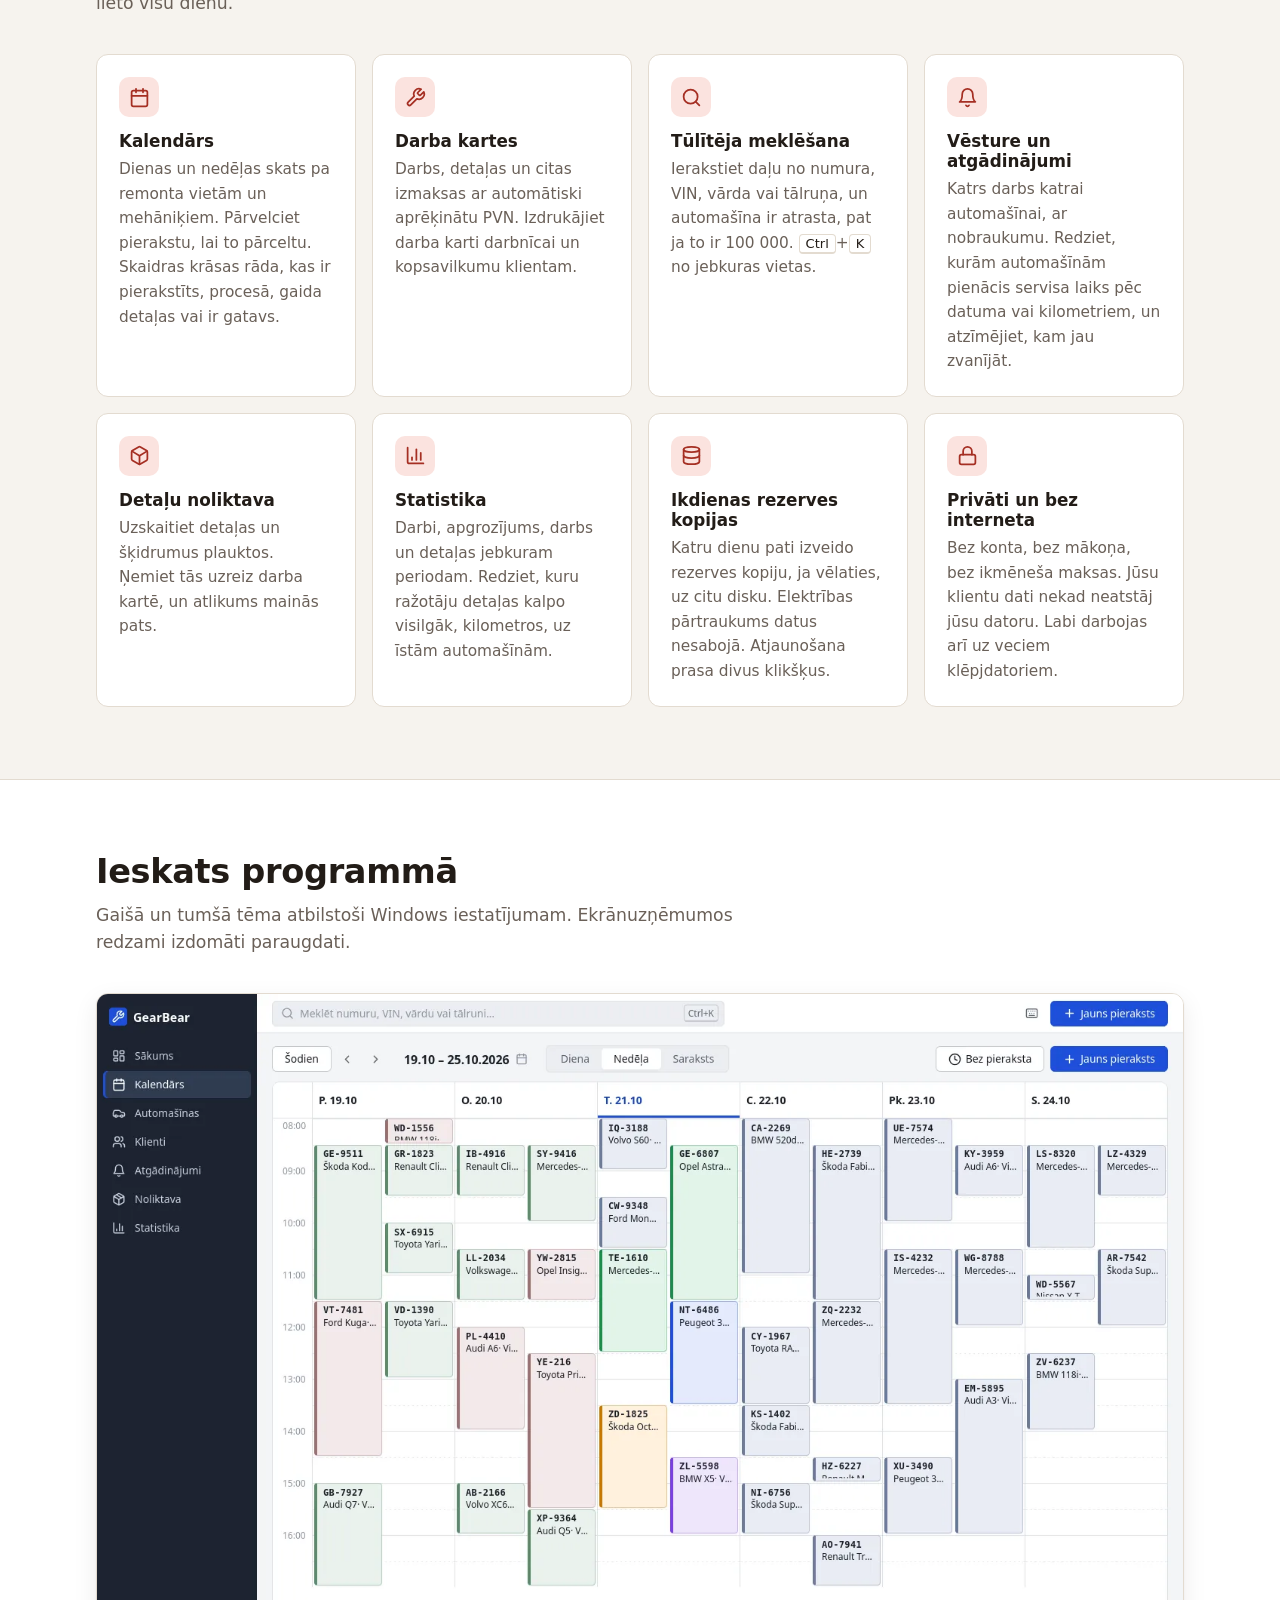
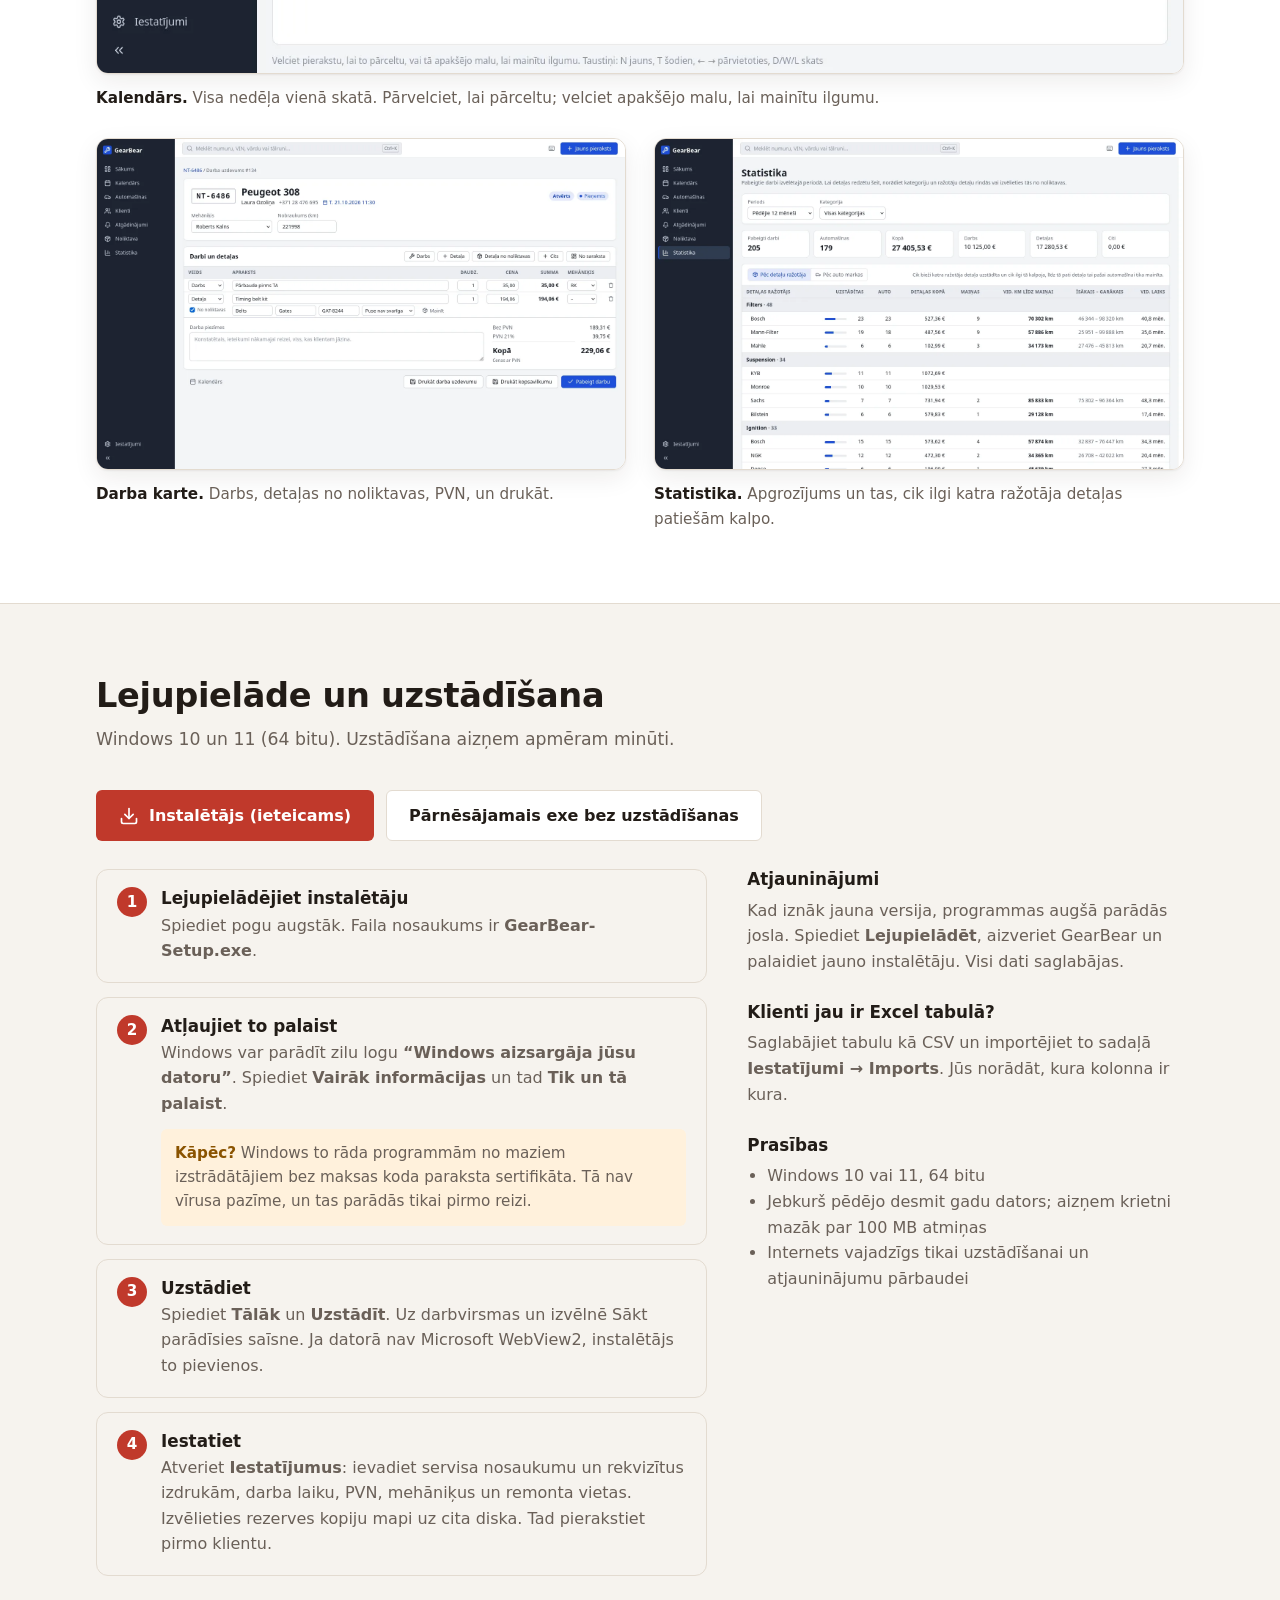
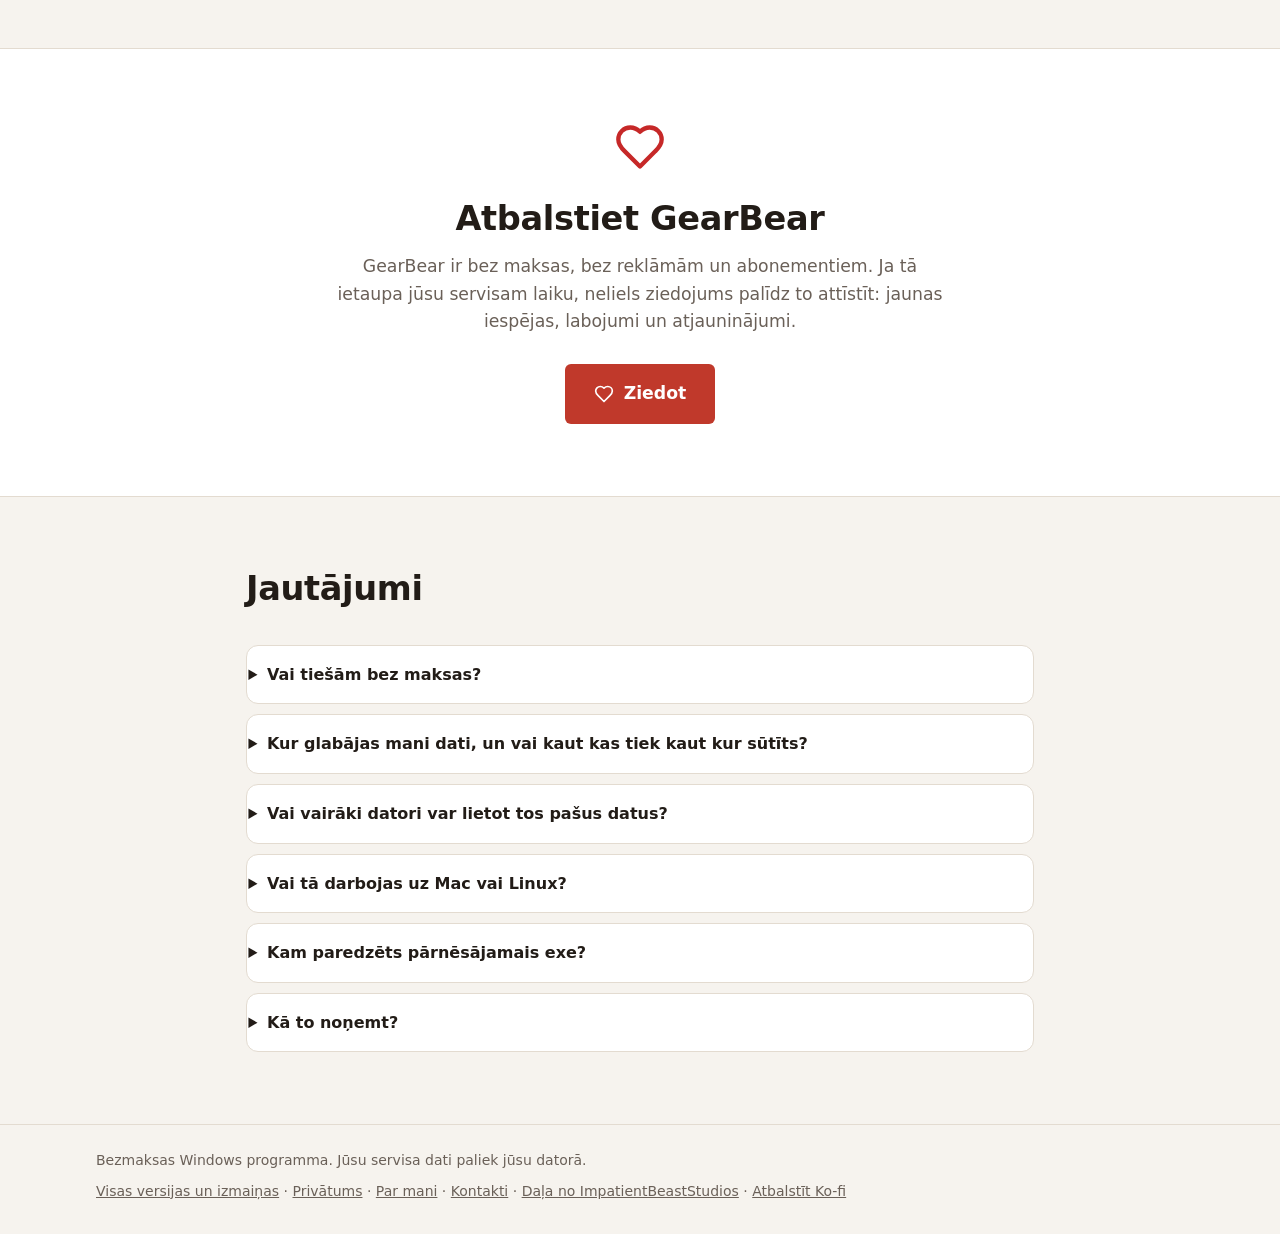
==== commit 44c944ee: "Videos behind a "Watch" button that opens a player over the page; wide (16:9) video on desktop, tall" ====
--- a/lv/index.html
+++ b/lv/index.html
@@ -75,6 +75,7 @@
           <svg viewBox="0 0 24 24" fill="none" stroke="currentColor" stroke-width="2" stroke-linecap="round" stroke-linejoin="round" aria-hidden="true"><path d="M21 15v4a2 2 0 0 1-2 2H5a2 2 0 0 1-2-2v-4"/><path d="m7 10 5 5 5-5"/><path d="M12 15V3"/></svg>
           Lejupielādēt Windows
         </a>
+        <button type="button" class="btn secondary big" data-watch="gearbear-tour"><svg viewBox="0 0 24 24" width="18" height="18" aria-hidden="true"><path fill="currentColor" d="M7 4.5v15l13-7.5z"/></svg>Noskatieties 18 sekunžu video</button>
         <span class="alt">
           <span class="version-line" hidden>Versija <b class="version"></b> · </span>
           <a href="#download">Kā uzstādīt</a>
@@ -153,10 +154,6 @@
         <h2>Ieskats programmā</h2>
         <p>Gaišā un tumšā tēma atbilstoši Windows iestatījumam. Ekrānuzņēmumos redzami izdomāti paraugdati.</p>
       </div>
-      <figure class="reel">
-        <video controls playsinline preload="none" width="1080" height="1920" poster="/video/gearbear-tour-lv.jpg"><source src="/video/gearbear-tour-lv.mp4" type="video/mp4"></video>
-        <figcaption><b>GearBear 18 sekundēs.</b> Nedēļas kalendārs, darba karte ar darbu, detaļām un PVN, un statistika par to, cik ilgi katra ražotāja detaļas patiešām kalpo. Izdomāti paraugdati.</figcaption>
-      </figure>
       <div class="gallery">
         <figure>
           
@@ -331,5 +328,6 @@
     .catch(function () {})
 </script>
 <script src="/ads.js"></script>
+<script src="/watch.js"></script>
 </body>
 </html>
--- a/style.css
+++ b/style.css
@@ -133,11 +133,6 @@
 figure img { border-radius: var(--radius-lg); border: 1px solid var(--border); box-shadow: var(--shadow); }
 figcaption { margin-top: 12px; color: var(--text-muted); font-size: .95rem; }
 figcaption b { color: var(--text); }
-/* Short video (a vertical reel from ibs-reels), its text beside it on wider screens */
-.reel { display: grid; gap: 4px 32px; align-items: center; margin-bottom: 40px; }
-.reel video { display: block; width: 100%; max-width: 260px; height: auto; aspect-ratio: 9 / 16; margin: 0 auto; border-radius: 18px; background: #241e1a; border: 1px solid var(--border); box-shadow: var(--shadow); }
-.reel figcaption { font-size: 1.02rem; max-width: 520px; }
-@media (min-width: 720px) { .reel { grid-template-columns: 260px 1fr; } .reel video { margin: 0; } }
 @media (min-width: 900px) { .gallery.two { grid-template-columns: 1fr 1fr; } }
 
 /* Install */
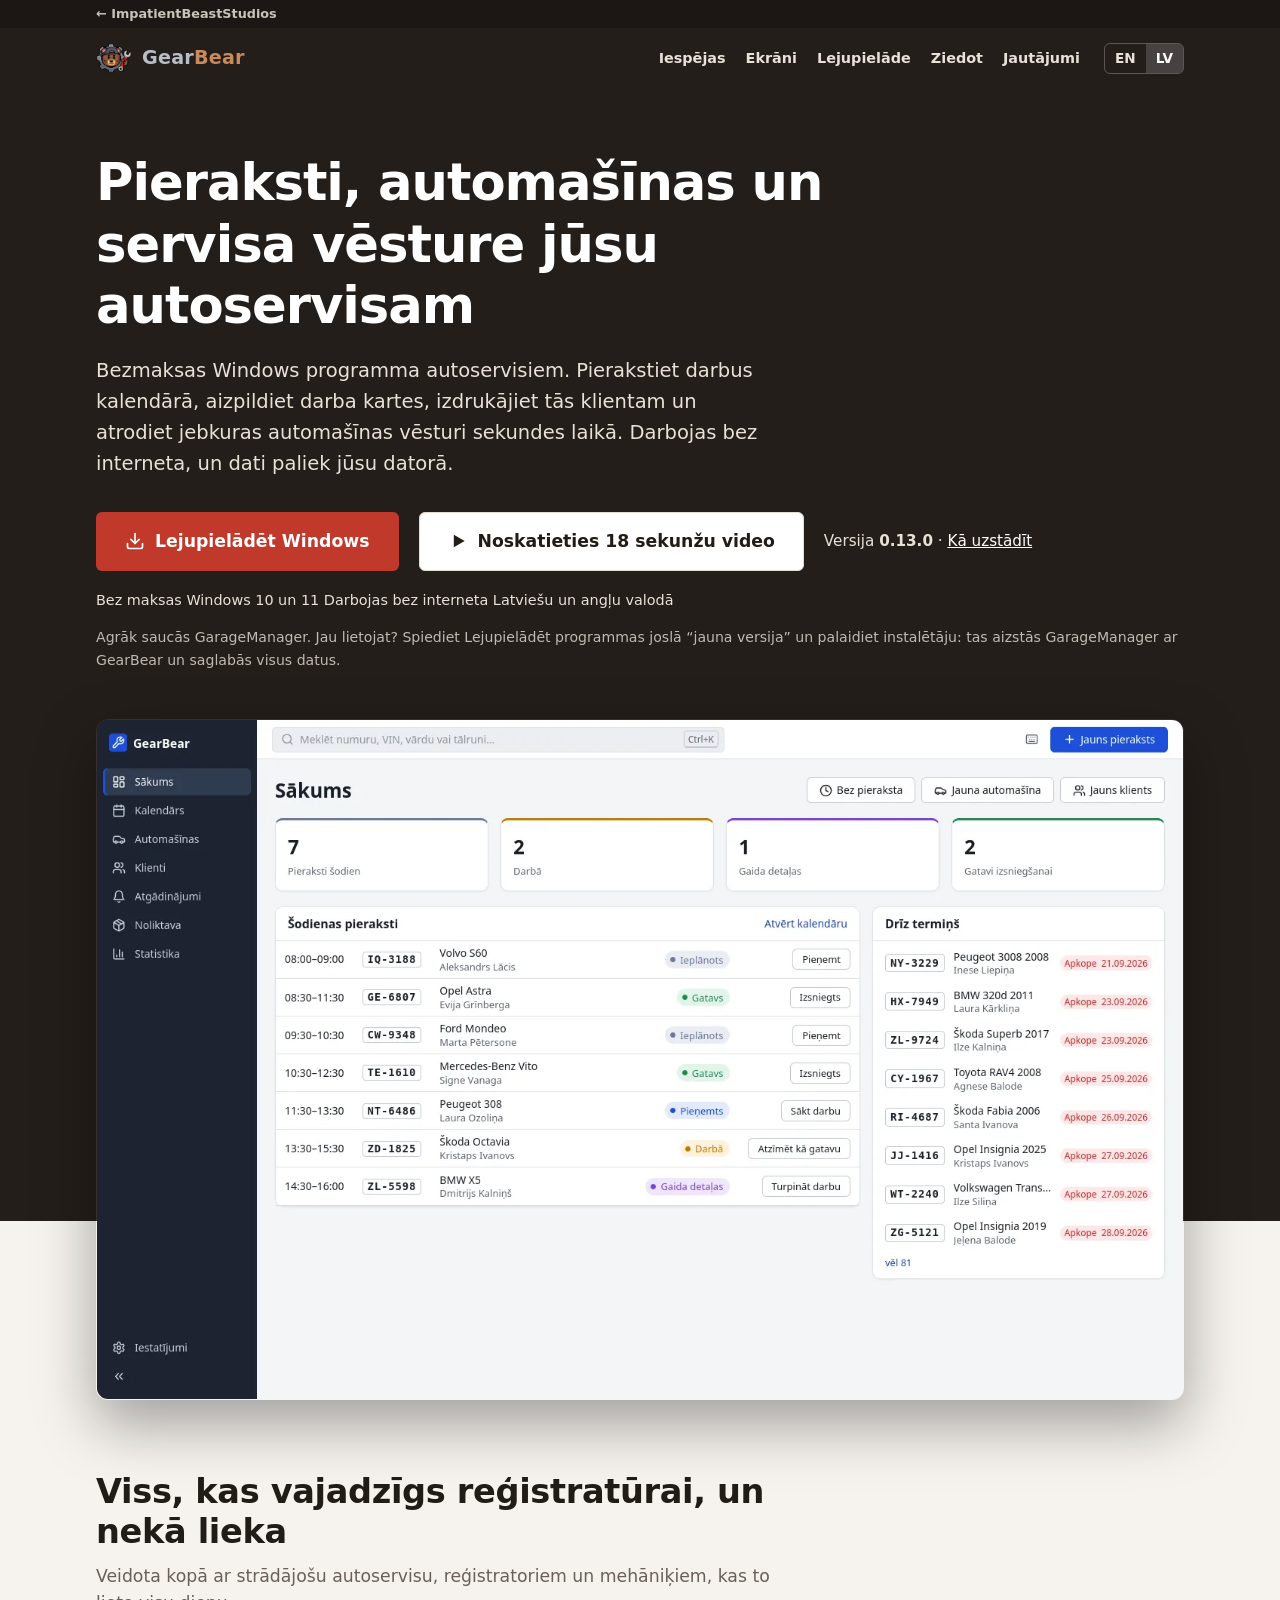
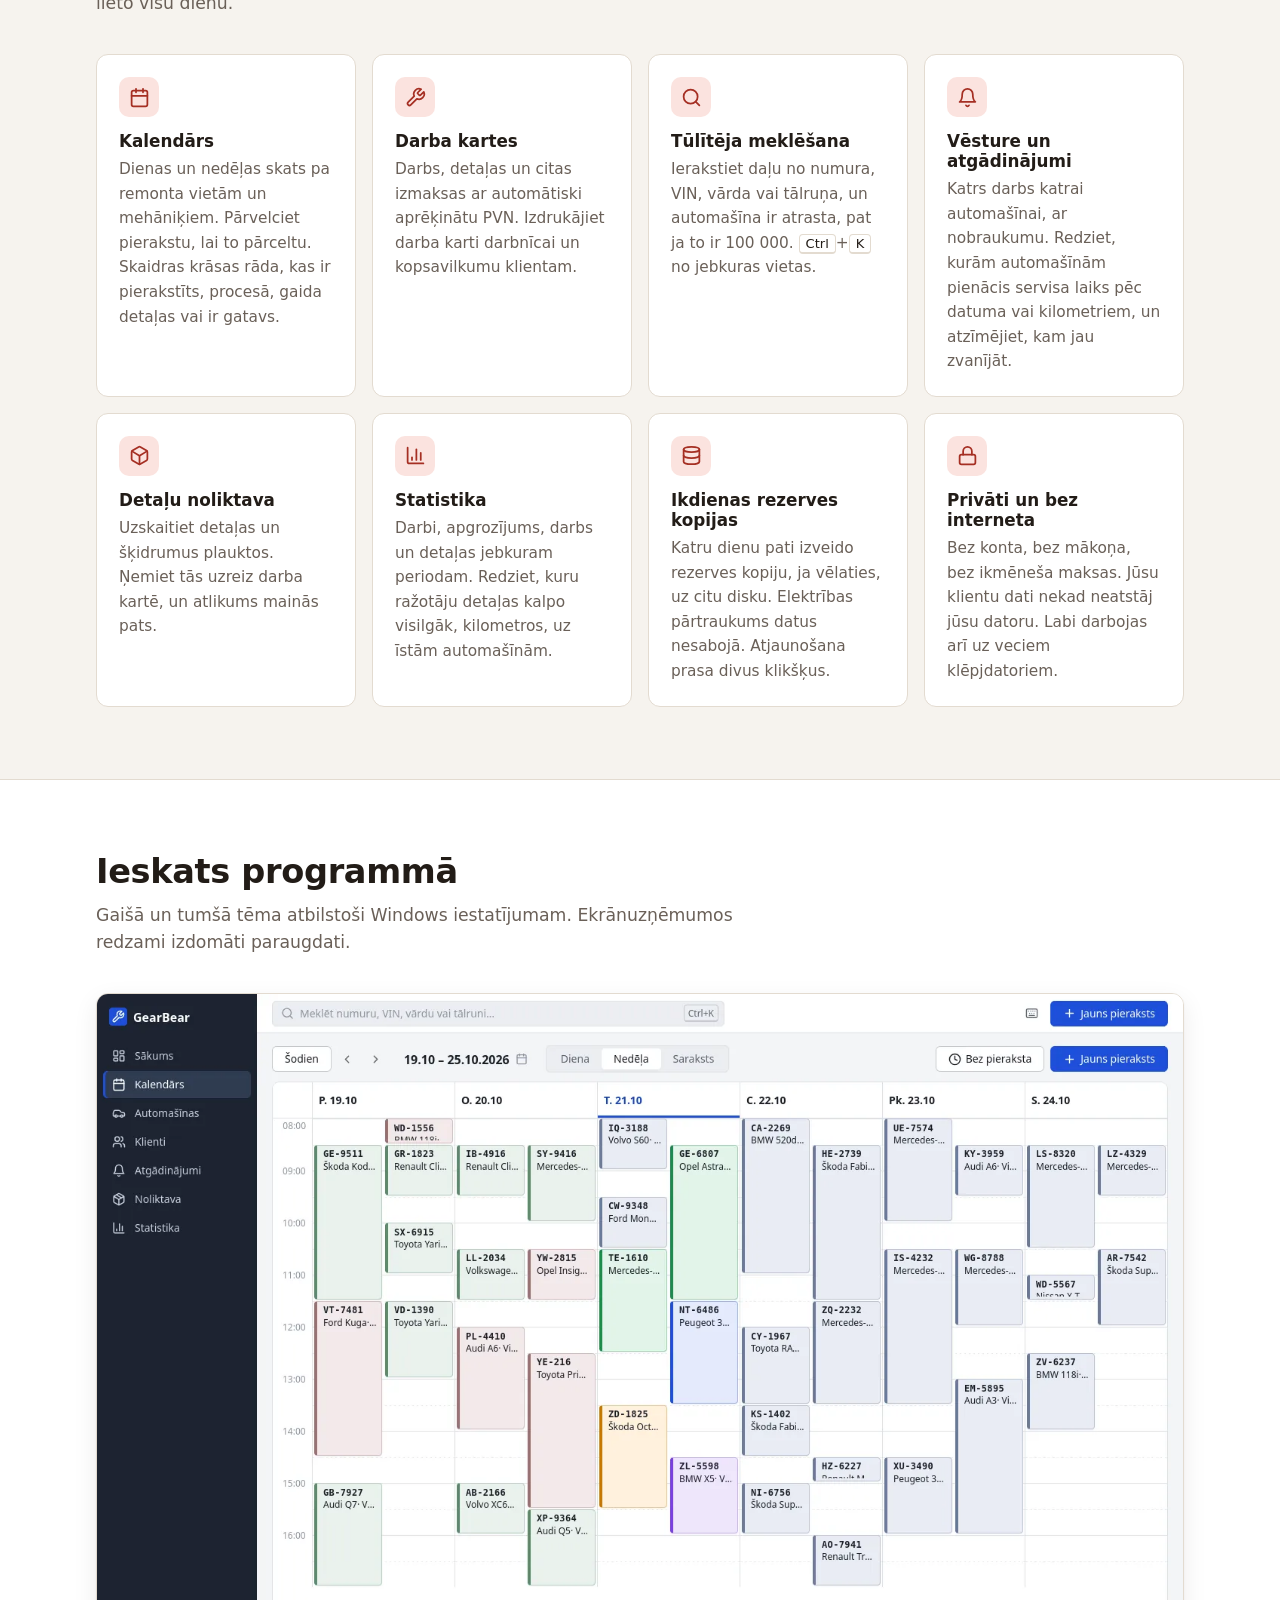
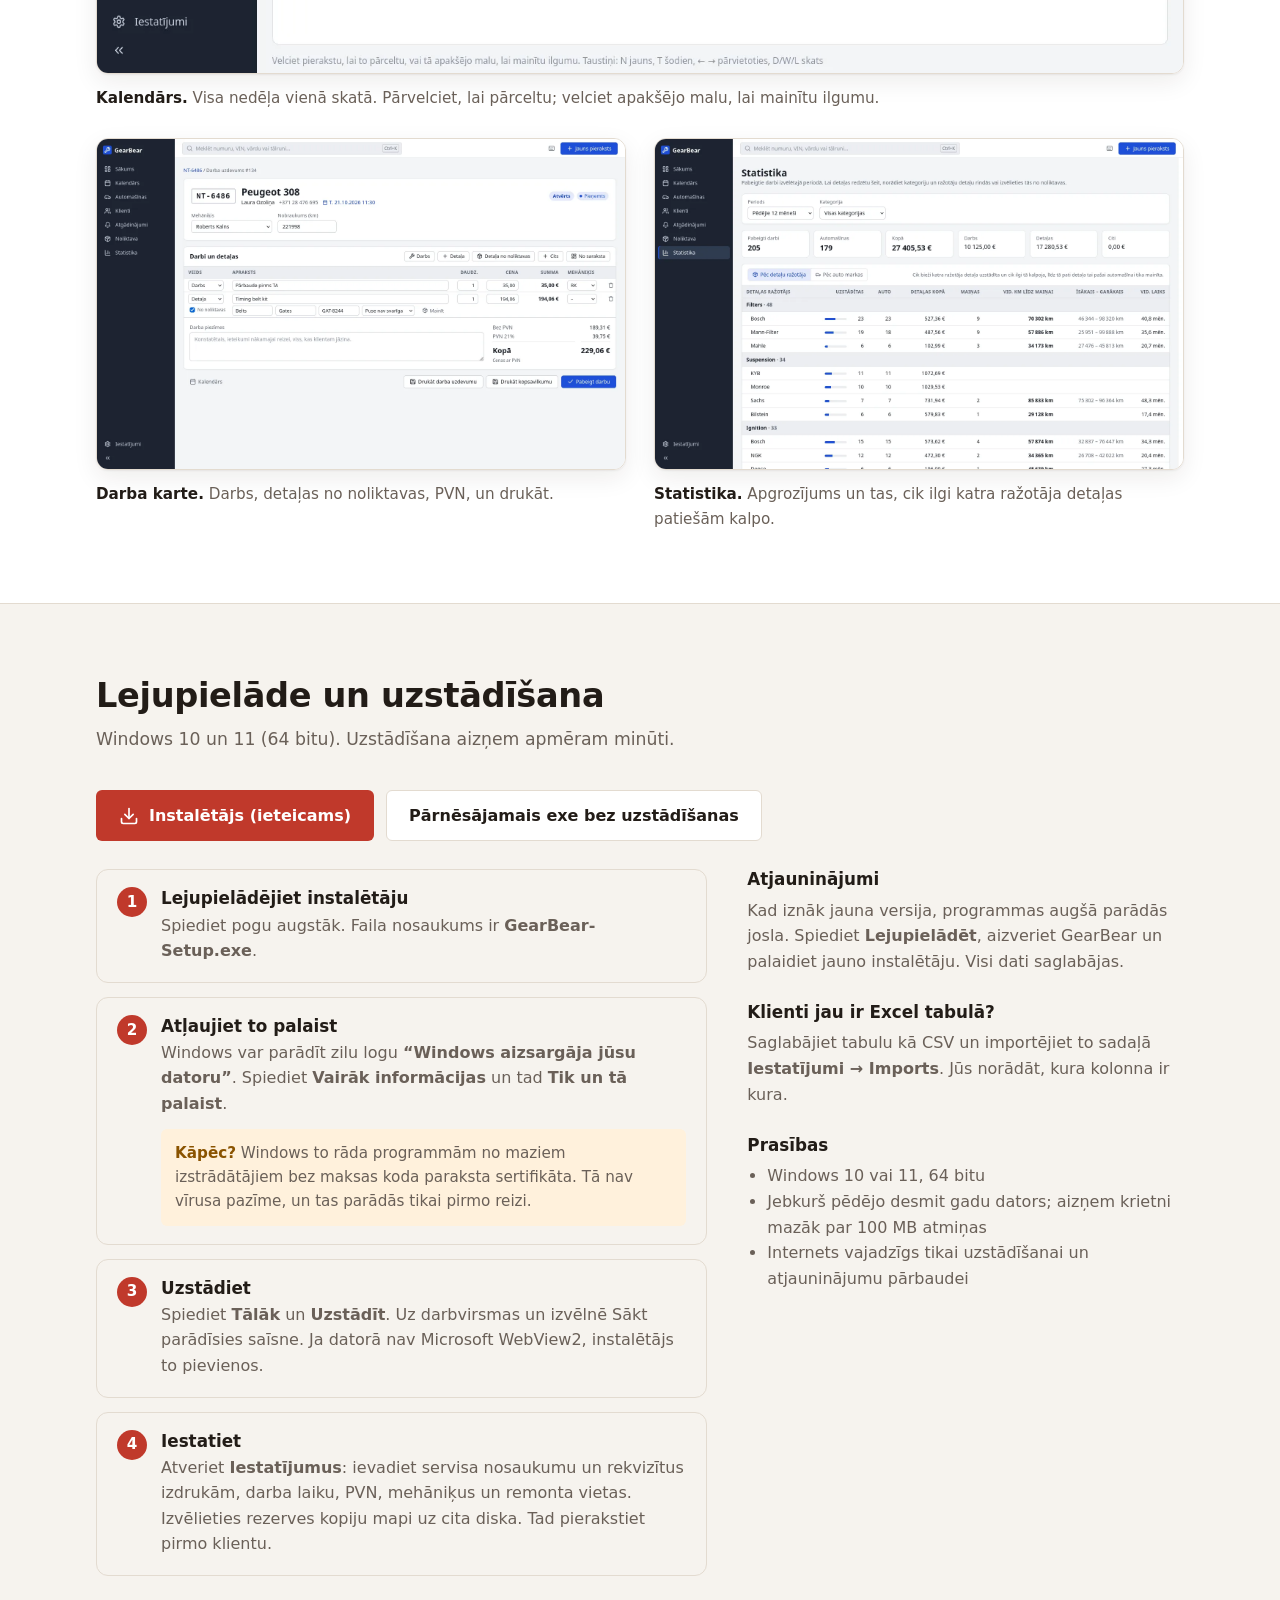
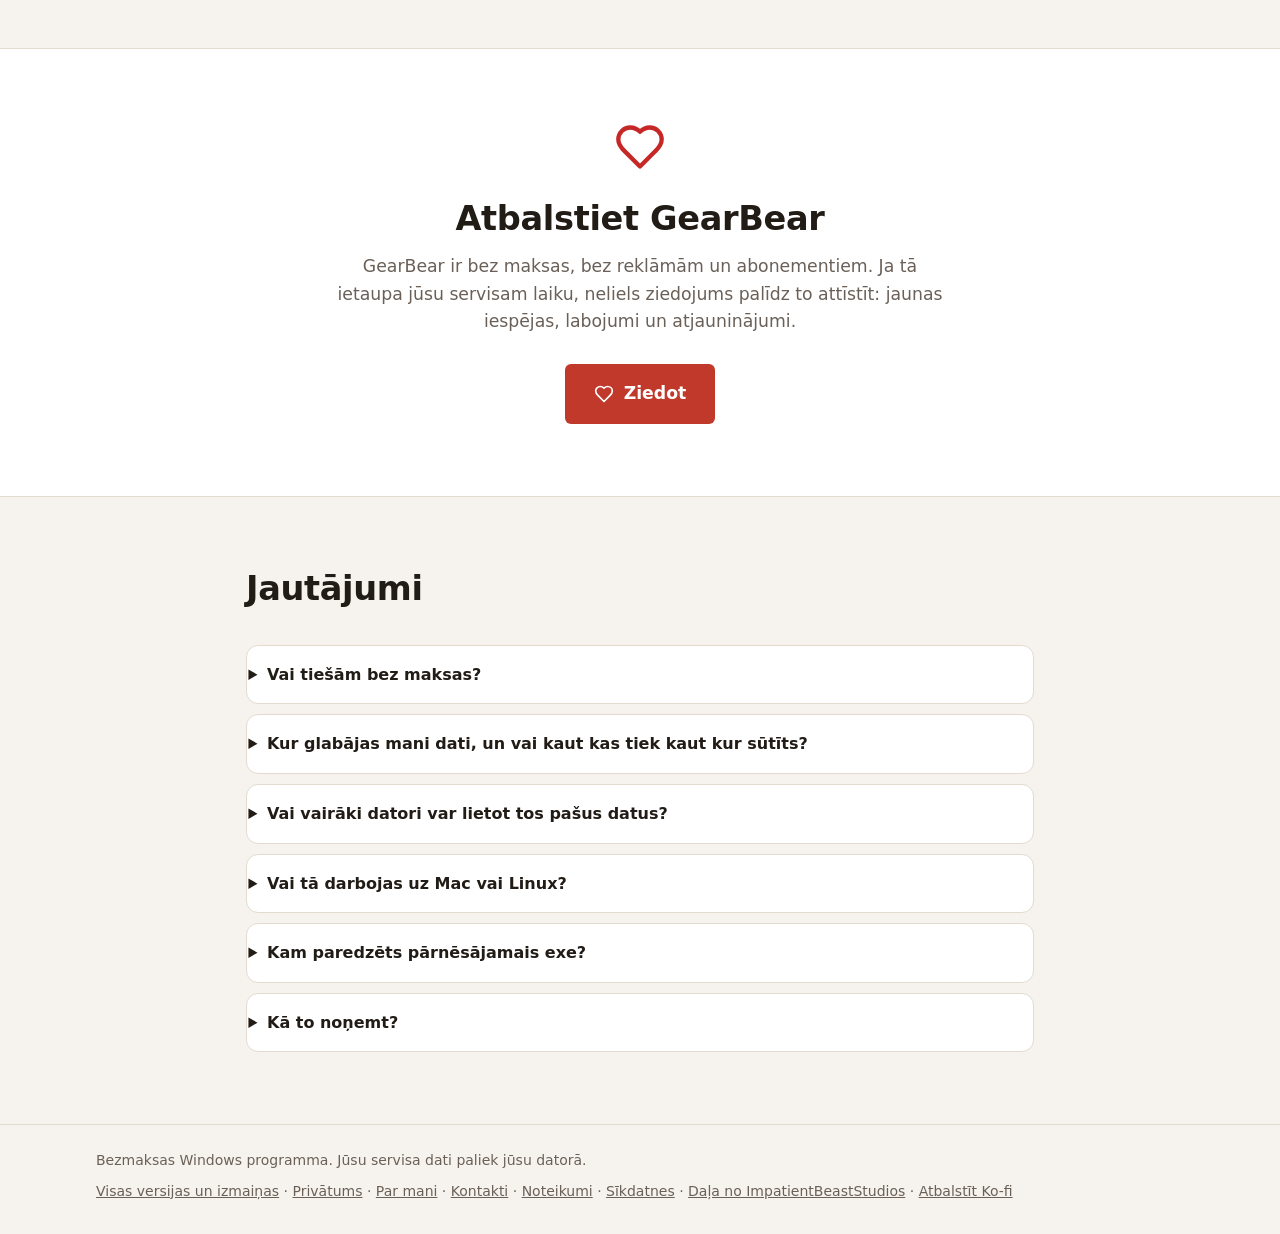
==== commit d35c6708: "Link terms and cookie policy; non-personalised ads only Co-Authored-By: Claude Opus 5.5 <noreply@ant" ====
--- a/lv/index.html
+++ b/lv/index.html
@@ -293,6 +293,8 @@
       · <a href="/lv/privacy">Privātums</a>
       · <a href="https://impatientbeaststudios.com/about?lang=lv">Par mani</a>
       · <a href="https://impatientbeaststudios.com/contact?lang=lv">Kontakti</a>
+      · <a href="https://impatientbeaststudios.com/terms?lang=lv">Noteikumi</a>
+      · <a href="https://impatientbeaststudios.com/cookies?lang=lv">Sīkdatnes</a>
       · <a href="https://impatientbeaststudios.com/?lang=lv">Daļa no ImpatientBeastStudios</a>
       · <a href="https://ko-fi.com/teddybear1998">Atbalstīt Ko-fi</a>
     </p>
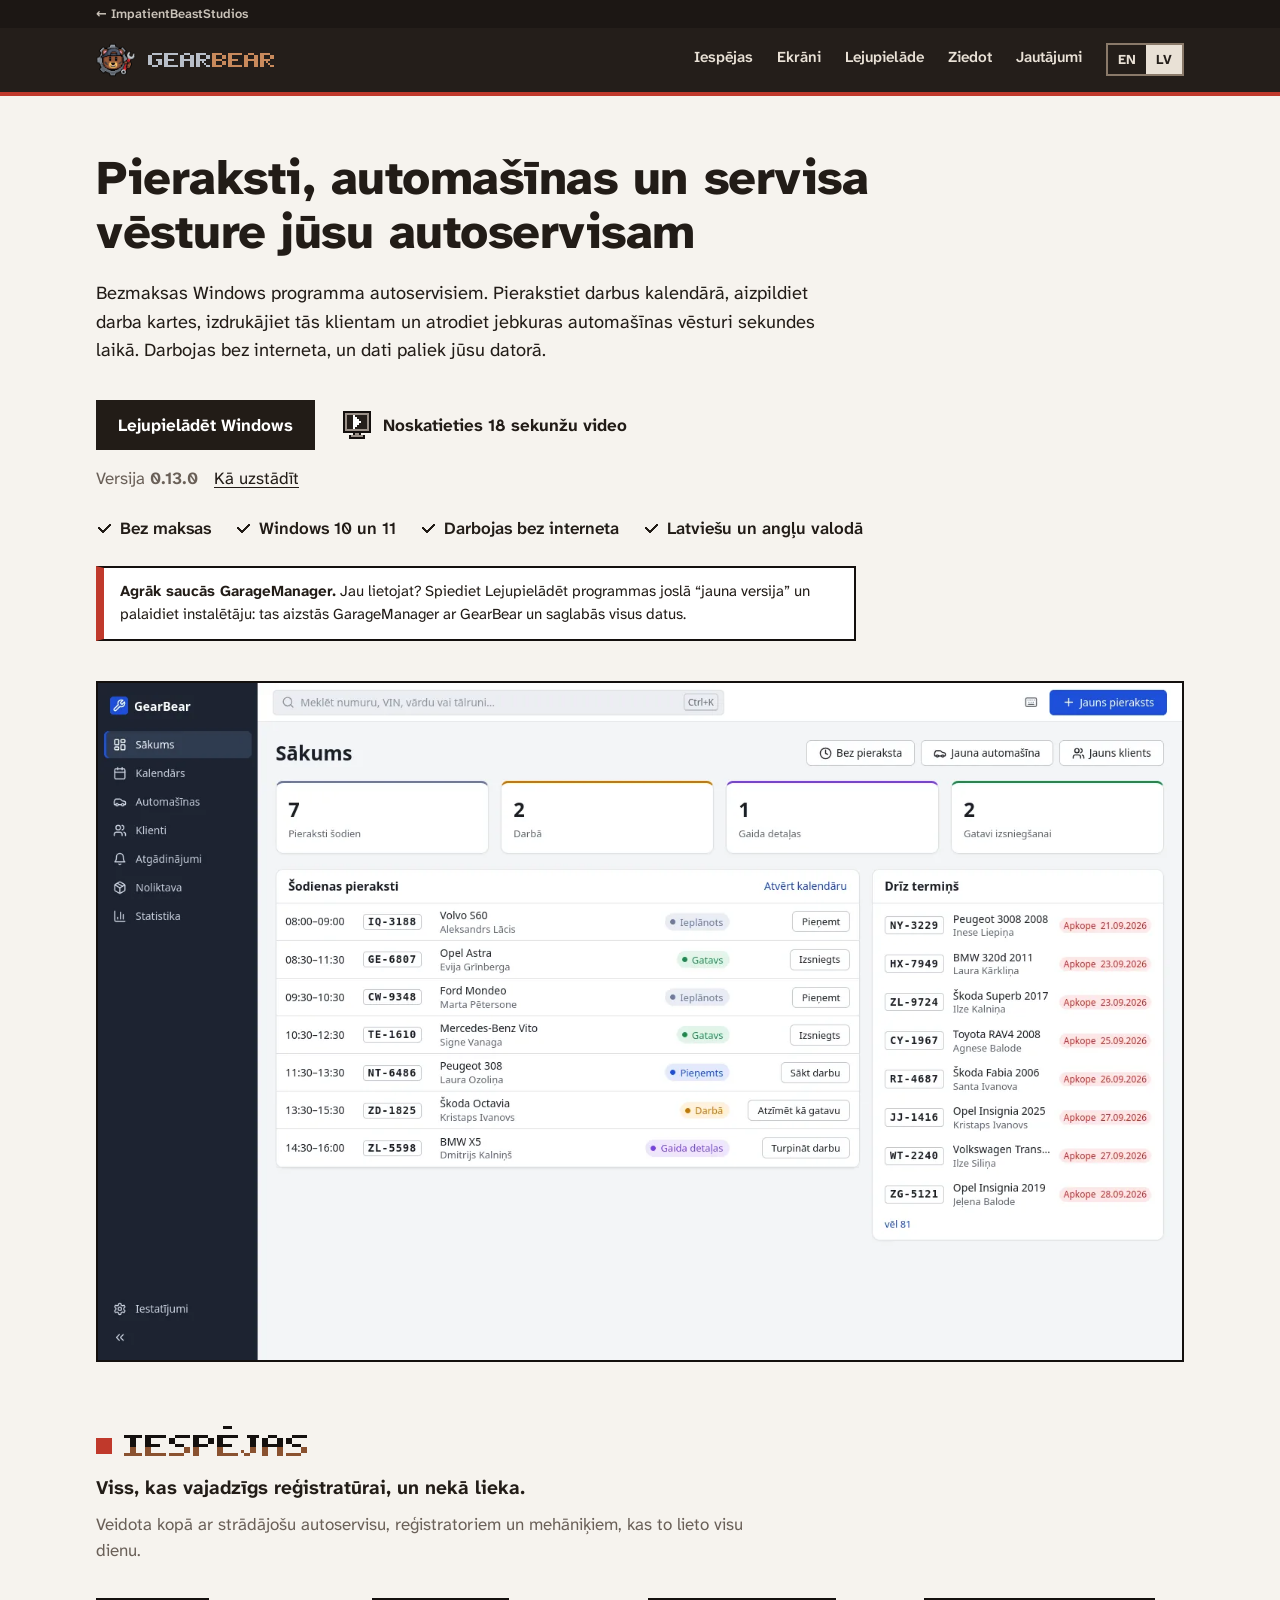
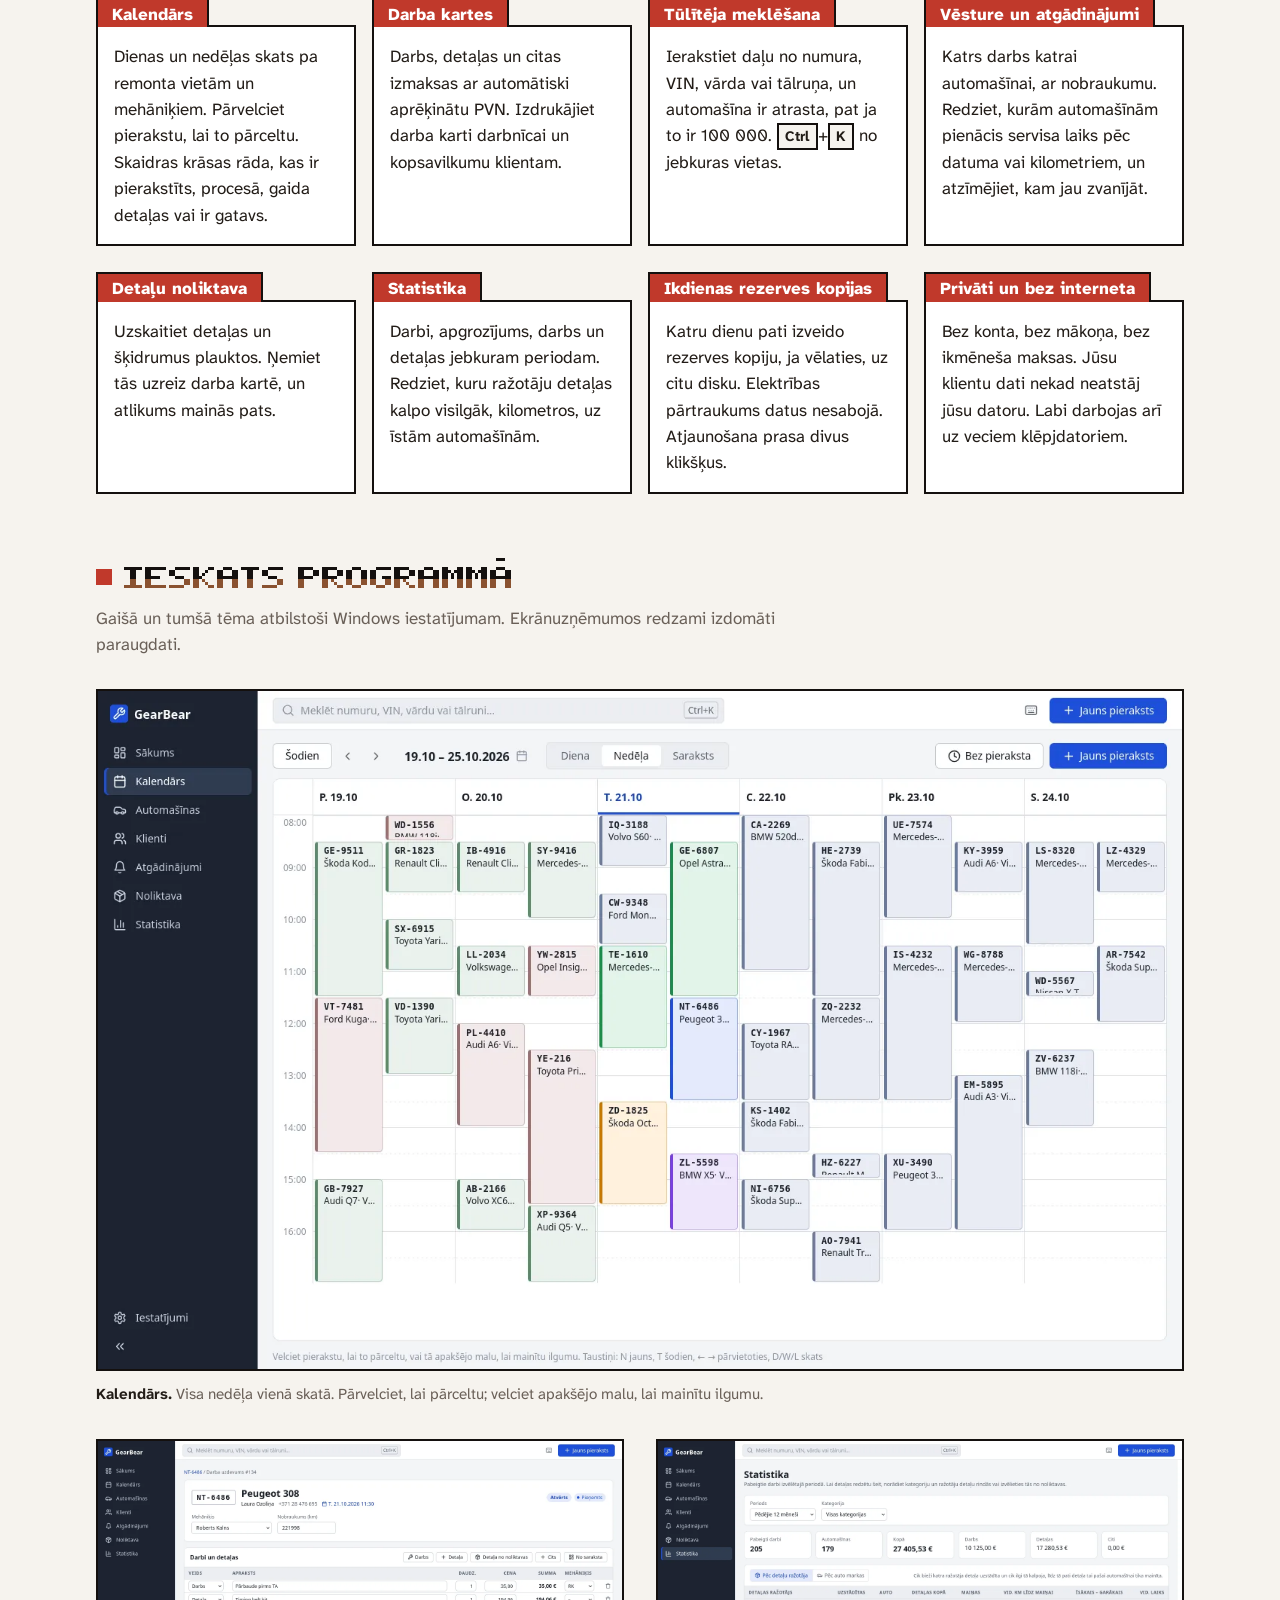
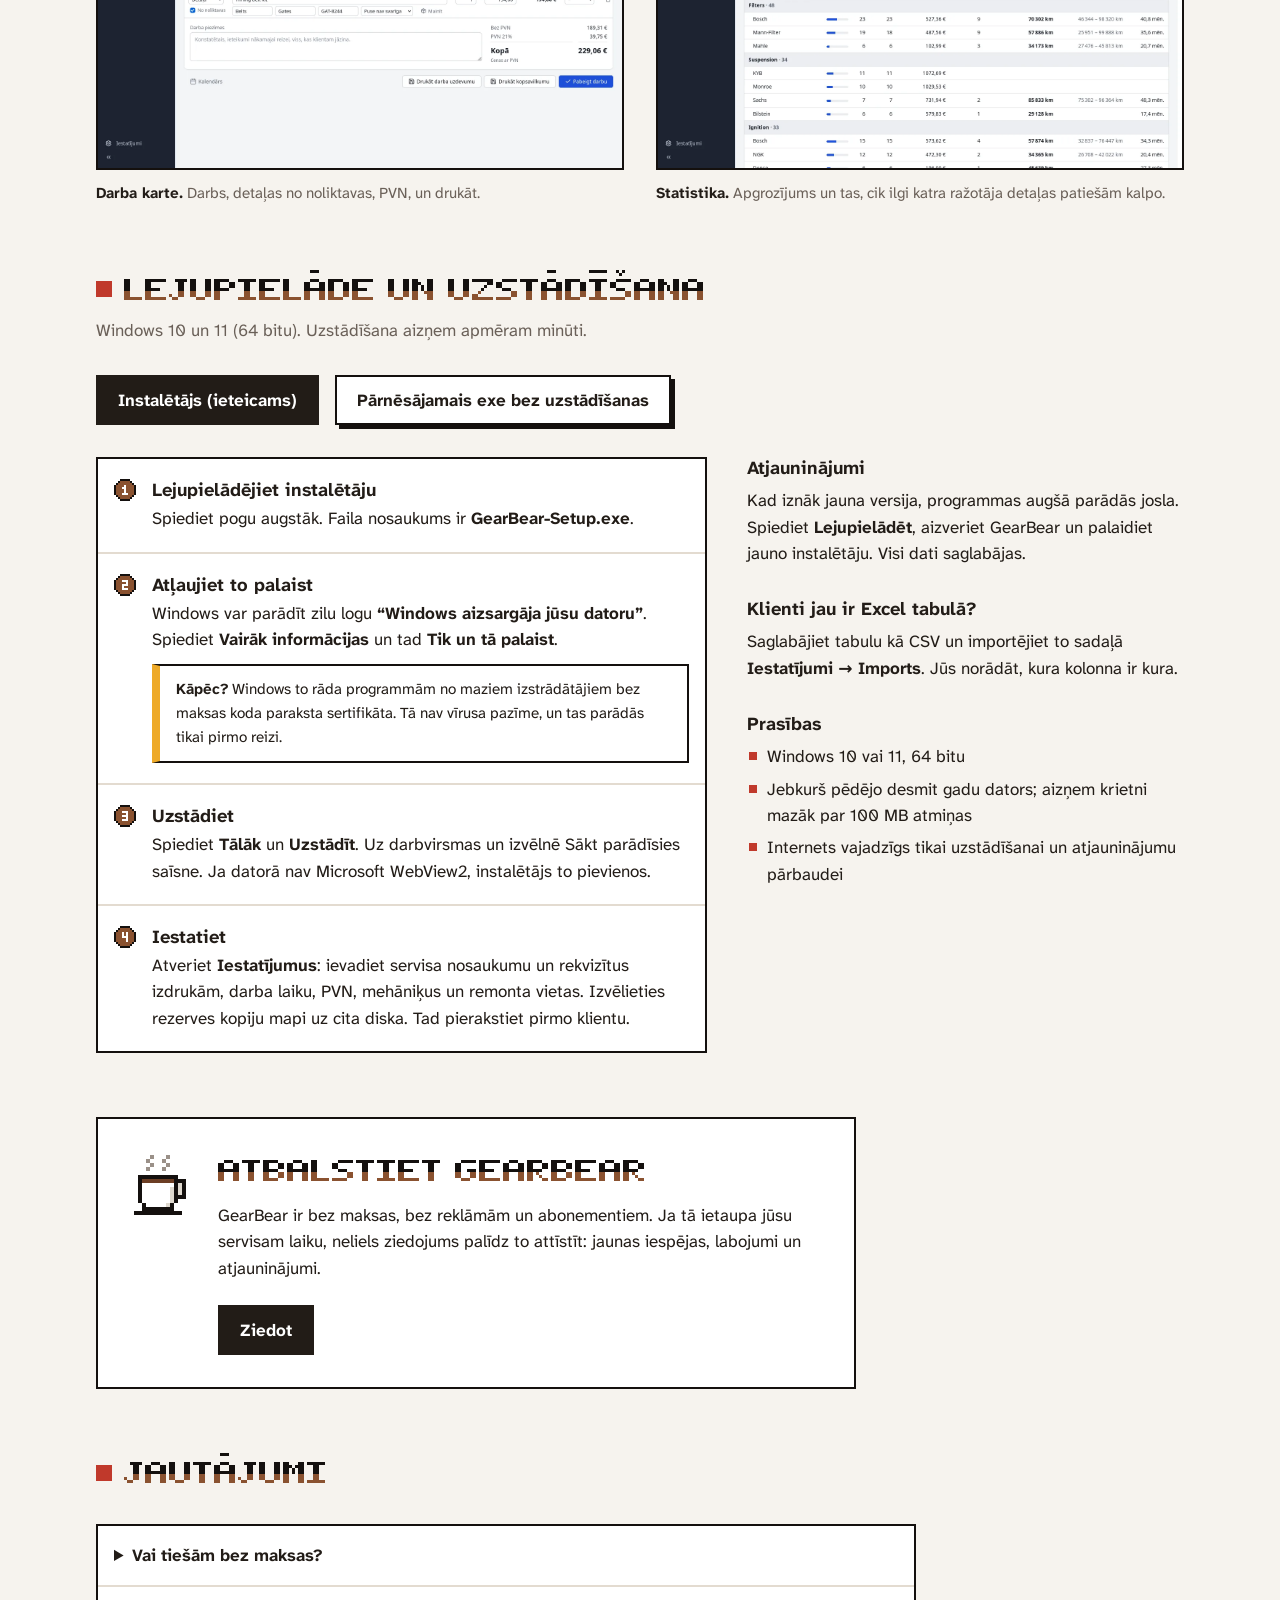
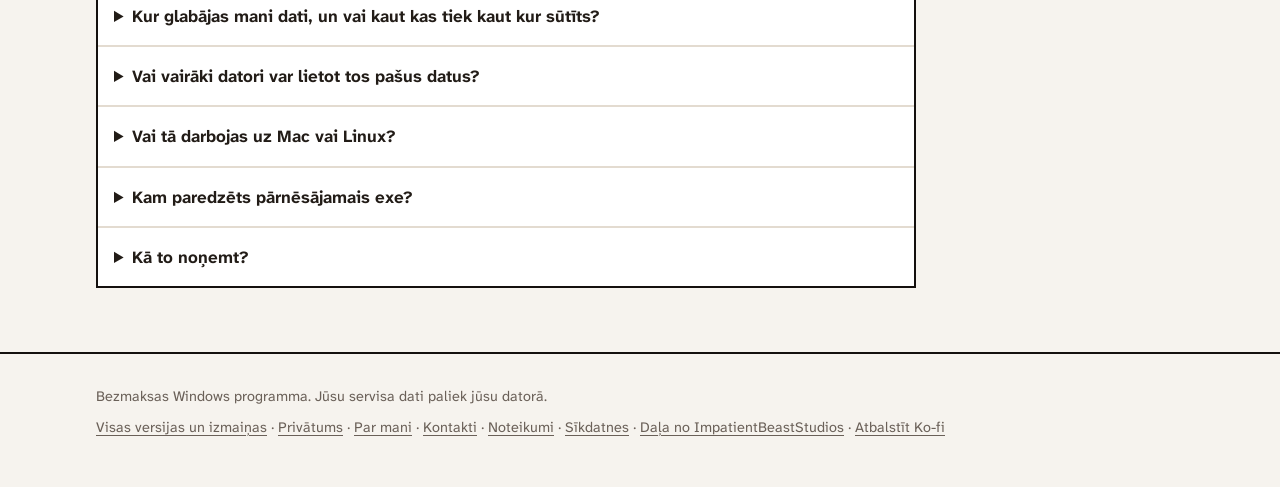
==== commit be3f62b8: "Workshop look for the website: workshop.css, self-hosted fonts, pixel icons (the desktop app keeps i" ====
--- a/lv/index.html
+++ b/lv/index.html
@@ -37,14 +37,16 @@
   })()
 </script>
 <meta name="theme-color" content="#241e1a">
+<link rel="preload" href="/fonts/ibs-pixel-bold.woff2" as="font" type="font/woff2" crossorigin>
+<link rel="stylesheet" href="/workshop.css">
 <link rel="stylesheet" href="/style.css">
 </head>
 <body>
 
 <header class="top">
-  <div class="studio-bar"><div class="wrap"><a href="https://impatientbeaststudios.com/?lang=lv"><span aria-hidden="true">&larr;</span> ImpatientBeastStudios</a></div></div>
+  <div class="studio-bar"><div class="wrap"><a href="https://impatientbeaststudios.com/lv/"><span aria-hidden="true">&larr;</span> ImpatientBeastStudios</a></div></div>
   <div class="wrap top-row">
-    <a class="brand" href="#top" aria-label="GearBear"><img src="/img/icon-192.png" alt="" width="36" height="36"><span class="wordmark"><span class="w-a">Gear</span><span class="w-b">Bear</span></span></a>
+    <a class="brand" href="#top" aria-label="GearBear"><img src="/img/icon-192.png" alt="" width="40" height="40"><span class="name"><span class="w-a">Gear</span><span class="w-b">Bear</span></span></a>
     <nav class="links">
       <a href="#features">Iespējas</a>
       <a href="#screens">Ekrāni</a>
@@ -71,23 +73,20 @@
         Bezmaksas Windows programma autoservisiem. Pierakstiet darbus kalendārā, aizpildiet darba kartes, izdrukājiet tās klientam un atrodiet jebkuras automašīnas vēsturi sekundes laikā. Darbojas bez interneta, un dati paliek jūsu datorā.
       </p>
       <div class="cta">
-        <a class="btn primary big" href="https://github.com/TeddyBear1998/garagemanager/releases/latest/download/GearBear-Setup.exe">
-          <svg viewBox="0 0 24 24" fill="none" stroke="currentColor" stroke-width="2" stroke-linecap="round" stroke-linejoin="round" aria-hidden="true"><path d="M21 15v4a2 2 0 0 1-2 2H5a2 2 0 0 1-2-2v-4"/><path d="m7 10 5 5 5-5"/><path d="M12 15V3"/></svg>
-          Lejupielādēt Windows
-        </a>
-        <button type="button" class="btn secondary big" data-watch="gearbear-tour"><svg viewBox="0 0 24 24" width="18" height="18" aria-hidden="true"><path fill="currentColor" d="M7 4.5v15l13-7.5z"/></svg>Noskatieties 18 sekunžu video</button>
-        <span class="alt">
-          <span class="version-line" hidden>Versija <b class="version"></b> · </span>
-          <a href="#download">Kā uzstādīt</a>
-        </span>
-      </div>
-      <div class="facts">
-        Bez maksas
-        Windows 10 un 11
-        Darbojas bez interneta
-        Latviešu un angļu valodā
-      </div>
-      <p class="formerly">Agrāk saucās GarageManager. Jau lietojat? Spiediet Lejupielādēt programmas joslā “jauna versija” un palaidiet instalētāju: tas aizstās GarageManager ar GearBear un saglabās visus datus.</p>
+        <a class="btn primary" href="https://github.com/TeddyBear1998/garagemanager/releases/latest/download/GearBear-Setup.exe">Lejupielādēt Windows</a>
+        <button type="button" class="btn watch-link" data-watch="gearbear-tour"><img class="pixel" src="/img/ui/play.svg" width="32" height="32" alt="">Noskatieties 18 sekunžu video</button>
+      </div>
+      <p class="alt">
+        <span class="version-line" hidden>Versija <b class="version"></b></span>
+        <a href="#download">Kā uzstādīt</a>
+      </p>
+      <ul class="facts">
+        <li>Bez maksas</li>
+        <li>Windows 10 un 11</li>
+        <li>Darbojas bez interneta</li>
+        <li>Latviešu un angļu valodā</li>
+      </ul>
+      <p class="notice formerly"><b>Agrāk saucās GarageManager.</b> Jau lietojat? Spiediet Lejupielādēt programmas joslā “jauna versija” un palaidiet instalētāju: tas aizstās GarageManager ar GearBear un saglabās visus datus.</p>
       <div class="shot">
         
         <img src="/img/dashboard-lv.webp" width="1440" height="900" alt="GearBear sākuma ekrāns: šodienas pieraksti ar statusiem un automašīnas, kurām drīz jāveic serviss">
@@ -98,49 +97,42 @@
   <section id="features">
     <div class="wrap">
       <div class="section-head">
-        <h2>Viss, kas vajadzīgs reģistratūrai, un nekā lieka</h2>
+        <h2 class="px">Iespējas</h2>
+        <p class="strap">Viss, kas vajadzīgs reģistratūrai, un nekā lieka.</p>
         <p>Veidota kopā ar strādājošu autoservisu, reģistratoriem un mehāniķiem, kas to lieto visu dienu.</p>
       </div>
-      <div class="grid">
-        <div class="card">
-          <div class="ic"><svg viewBox="0 0 24 24" fill="none" stroke="currentColor" stroke-width="2" stroke-linecap="round" stroke-linejoin="round" aria-hidden="true"><path d="M8 2v4"/><path d="M16 2v4"/><rect width="18" height="18" x="3" y="4" rx="2"/><path d="M3 10h18"/></svg></div>
-          <h3>Kalendārs</h3>
-          <p>Dienas un nedēļas skats pa remonta vietām un mehāniķiem. Pārvelciet pierakstu, lai to pārceltu. Skaidras krāsas rāda, kas ir pierakstīts, procesā, gaida detaļas vai ir gatavs.</p>
-        </div>
-        <div class="card">
-          <div class="ic"><svg viewBox="0 0 24 24" fill="none" stroke="currentColor" stroke-width="2" stroke-linecap="round" stroke-linejoin="round" aria-hidden="true"><path d="M14.7 6.3a1 1 0 0 0 0 1.4l1.6 1.6a1 1 0 0 0 1.4 0l3.77-3.77a6 6 0 0 1-7.94 7.94l-6.91 6.91a2.12 2.12 0 0 1-3-3l6.91-6.91a6 6 0 0 1 7.94-7.94l-3.76 3.76z"/></svg></div>
-          <h3>Darba kartes</h3>
-          <p>Darbs, detaļas un citas izmaksas ar automātiski aprēķinātu PVN. Izdrukājiet darba karti darbnīcai un kopsavilkumu klientam.</p>
-        </div>
-        <div class="card">
-          <div class="ic"><svg viewBox="0 0 24 24" fill="none" stroke="currentColor" stroke-width="2" stroke-linecap="round" stroke-linejoin="round" aria-hidden="true"><circle cx="11" cy="11" r="8"/><path d="m21 21-4.3-4.3"/></svg></div>
-          <h3>Tūlītēja meklēšana</h3>
-          <p>Ierakstiet daļu no numura, VIN, vārda vai tālruņa, un automašīna ir atrasta, pat ja to ir 100 000. <kbd>Ctrl</kbd>+<kbd>K</kbd> no jebkuras vietas.</p>
-        </div>
-        <div class="card">
-          <div class="ic"><svg viewBox="0 0 24 24" fill="none" stroke="currentColor" stroke-width="2" stroke-linecap="round" stroke-linejoin="round" aria-hidden="true"><path d="M6 8a6 6 0 0 1 12 0c0 7 3 9 3 9H3s3-2 3-9"/><path d="M10.3 21a1.94 1.94 0 0 0 3.4 0"/></svg></div>
-          <h3>Vēsture un atgādinājumi</h3>
-          <p>Katrs darbs katrai automašīnai, ar nobraukumu. Redziet, kurām automašīnām pienācis servisa laiks pēc datuma vai kilometriem, un atzīmējiet, kam jau zvanījāt.</p>
-        </div>
-        <div class="card">
-          <div class="ic"><svg viewBox="0 0 24 24" fill="none" stroke="currentColor" stroke-width="2" stroke-linecap="round" stroke-linejoin="round" aria-hidden="true"><path d="M11 21.73a2 2 0 0 0 2 0l7-4A2 2 0 0 0 21 16V8a2 2 0 0 0-1-1.73l-7-4a2 2 0 0 0-2 0l-7 4A2 2 0 0 0 3 8v8a2 2 0 0 0 1 1.73z"/><path d="M12 22V12"/><path d="m3.3 7 7.703 4.734a2 2 0 0 0 1.994 0L20.7 7"/></svg></div>
-          <h3>Detaļu noliktava</h3>
-          <p>Uzskaitiet detaļas un šķidrumus plauktos. Ņemiet tās uzreiz darba kartē, un atlikums mainās pats.</p>
-        </div>
-        <div class="card">
-          <div class="ic"><svg viewBox="0 0 24 24" fill="none" stroke="currentColor" stroke-width="2" stroke-linecap="round" stroke-linejoin="round" aria-hidden="true"><path d="M3 3v16a2 2 0 0 0 2 2h16"/><path d="M18 17V9"/><path d="M13 17V5"/><path d="M8 17v-3"/></svg></div>
-          <h3>Statistika</h3>
-          <p>Darbi, apgrozījums, darbs un detaļas jebkuram periodam. Redziet, kuru ražotāju detaļas kalpo visilgāk, kilometros, uz īstām automašīnām.</p>
-        </div>
-        <div class="card">
-          <div class="ic"><svg viewBox="0 0 24 24" fill="none" stroke="currentColor" stroke-width="2" stroke-linecap="round" stroke-linejoin="round" aria-hidden="true"><ellipse cx="12" cy="5" rx="9" ry="3"/><path d="M3 5V19A9 3 0 0 0 21 19V5"/><path d="M3 12A9 3 0 0 0 21 12"/></svg></div>
-          <h3>Ikdienas rezerves kopijas</h3>
-          <p>Katru dienu pati izveido rezerves kopiju, ja vēlaties, uz citu disku. Elektrības pārtraukums datus nesabojā. Atjaunošana prasa divus klikšķus.</p>
-        </div>
-        <div class="card">
-          <div class="ic"><svg viewBox="0 0 24 24" fill="none" stroke="currentColor" stroke-width="2" stroke-linecap="round" stroke-linejoin="round" aria-hidden="true"><rect width="18" height="11" x="3" y="11" rx="2" ry="2"/><path d="M7 11V7a5 5 0 0 1 10 0v4"/></svg></div>
-          <h3>Privāti un bez interneta</h3>
-          <p>Bez konta, bez mākoņa, bez ikmēneša maksas. Jūsu klientu dati nekad neatstāj jūsu datoru. Labi darbojas arī uz veciem klēpjdatoriem.</p>
+      <div class="jobs">
+        <div class="job">
+          <h3 class="tab">Kalendārs</h3>
+          <div class="sheet"><p>Dienas un nedēļas skats pa remonta vietām un mehāniķiem. Pārvelciet pierakstu, lai to pārceltu. Skaidras krāsas rāda, kas ir pierakstīts, procesā, gaida detaļas vai ir gatavs.</p></div>
+        </div>
+        <div class="job">
+          <h3 class="tab">Darba kartes</h3>
+          <div class="sheet"><p>Darbs, detaļas un citas izmaksas ar automātiski aprēķinātu PVN. Izdrukājiet darba karti darbnīcai un kopsavilkumu klientam.</p></div>
+        </div>
+        <div class="job">
+          <h3 class="tab">Tūlītēja meklēšana</h3>
+          <div class="sheet"><p>Ierakstiet daļu no numura, VIN, vārda vai tālruņa, un automašīna ir atrasta, pat ja to ir 100 000. <kbd>Ctrl</kbd>+<kbd>K</kbd> no jebkuras vietas.</p></div>
+        </div>
+        <div class="job">
+          <h3 class="tab">Vēsture un atgādinājumi</h3>
+          <div class="sheet"><p>Katrs darbs katrai automašīnai, ar nobraukumu. Redziet, kurām automašīnām pienācis servisa laiks pēc datuma vai kilometriem, un atzīmējiet, kam jau zvanījāt.</p></div>
+        </div>
+        <div class="job">
+          <h3 class="tab">Detaļu noliktava</h3>
+          <div class="sheet"><p>Uzskaitiet detaļas un šķidrumus plauktos. Ņemiet tās uzreiz darba kartē, un atlikums mainās pats.</p></div>
+        </div>
+        <div class="job">
+          <h3 class="tab">Statistika</h3>
+          <div class="sheet"><p>Darbi, apgrozījums, darbs un detaļas jebkuram periodam. Redziet, kuru ražotāju detaļas kalpo visilgāk, kilometros, uz īstām automašīnām.</p></div>
+        </div>
+        <div class="job">
+          <h3 class="tab">Ikdienas rezerves kopijas</h3>
+          <div class="sheet"><p>Katru dienu pati izveido rezerves kopiju, ja vēlaties, uz citu disku. Elektrības pārtraukums datus nesabojā. Atjaunošana prasa divus klikšķus.</p></div>
+        </div>
+        <div class="job">
+          <h3 class="tab">Privāti un bez interneta</h3>
+          <div class="sheet"><p>Bez konta, bez mākoņa, bez ikmēneša maksas. Jūsu klientu dati nekad neatstāj jūsu datoru. Labi darbojas arī uz veciem klēpjdatoriem.</p></div>
         </div>
       </div>
     </div>
@@ -148,10 +140,10 @@
 
   <div class="wrap"><div class="ad" data-ad="page" hidden></div></div>
 
-  <section id="screens" class="alt-bg">
+  <section id="screens">
     <div class="wrap">
       <div class="section-head">
-        <h2>Ieskats programmā</h2>
+        <h2 class="px">Ieskats programmā</h2>
         <p>Gaišā un tumšā tēma atbilstoši Windows iestatījumam. Ekrānuzņēmumos redzami izdomāti paraugdati.</p>
       </div>
       <div class="gallery">
@@ -179,12 +171,11 @@
   <section id="download">
     <div class="wrap">
       <div class="section-head">
-        <h2>Lejupielāde un uzstādīšana</h2>
+        <h2 class="px">Lejupielāde un uzstādīšana</h2>
         <p>Windows 10 un 11 (64 bitu). Uzstādīšana aizņem apmēram minūti.</p>
       </div>
       <div class="dl-row">
         <a class="btn primary" href="https://github.com/TeddyBear1998/garagemanager/releases/latest/download/GearBear-Setup.exe">
-          <svg viewBox="0 0 24 24" fill="none" stroke="currentColor" stroke-width="2" stroke-linecap="round" stroke-linejoin="round" aria-hidden="true"><path d="M21 15v4a2 2 0 0 1-2 2H5a2 2 0 0 1-2-2v-4"/><path d="m7 10 5 5 5-5"/><path d="M12 15V3"/></svg>
           Instalētājs (ieteicams)
         </a>
         <a class="btn secondary" href="https://github.com/TeddyBear1998/garagemanager/releases/latest/download/GearBear.exe">
@@ -192,7 +183,7 @@
         </a>
       </div>
       <div class="cols">
-        <ol class="steps">
+        <ol class="steps log">
           <li>
             <h3>Lejupielādējiet instalētāju</h3>
             <p>Spiediet pogu augstāk. Faila nosaukums ir <b>GearBear-Setup.exe</b>.</p>
@@ -200,7 +191,7 @@
           <li>
             <h3>Atļaujiet to palaist</h3>
             <p>Windows var parādīt zilu logu <b>“Windows aizsargāja jūsu datoru”</b>. Spiediet <b>Vairāk informācijas</b> un tad <b>Tik un tā palaist</b>.</p>
-            <p class="note"><b>Kāpēc?</b> Windows to rāda programmām no maziem izstrādātājiem bez maksas koda paraksta sertifikāta. Tā nav vīrusa pazīme, un tas parādās tikai pirmo reizi.</p>
+            <p class="note notice warn"><b>Kāpēc?</b> Windows to rāda programmām no maziem izstrādātājiem bez maksas koda paraksta sertifikāta. Tā nav vīrusa pazīme, un tas parādās tikai pirmo reizi.</p>
           </li>
           <li>
             <h3>Uzstādiet</h3>
@@ -211,7 +202,7 @@
             <p>Atveriet <b>Iestatījumus</b>: ievadiet servisa nosaukumu un rekvizītus izdrukām, darba laiku, PVN, mehāniķus un remonta vietas. Izvēlieties rezerves kopiju mapi uz cita diska. Tad pierakstiet pirmo klientu.</p>
           </li>
         </ol>
-        <div>
+        <div class="sides">
           <div class="side">
             <h3>Atjauninājumi</h3>
             <p>Kad iznāk jauna versija, programmas augšā parādās josla. Spiediet <b>Lejupielādēt</b>, aizveriet GearBear un palaidiet jauno instalētāju. Visi dati saglabājas.</p>
@@ -233,29 +224,31 @@
     </div>
   </section>
 
-  <section id="donate" class="alt-bg donate">
-    <div class="wrap">
-      <svg class="heart" viewBox="0 0 24 24" fill="none" stroke="currentColor" stroke-width="2" stroke-linecap="round" stroke-linejoin="round" aria-hidden="true"><path d="M19 14c1.49-1.46 3-3.21 3-5.5A5.5 5.5 0 0 0 16.5 3c-1.76 0-3 .5-4.5 2-1.5-1.5-2.74-2-4.5-2A5.5 5.5 0 0 0 2 8.5c0 2.3 1.5 4.05 3 5.5l7 7Z"/></svg>
-      <h2>Atbalstiet GearBear</h2>
-      <p>
-        
-        GearBear ir bez maksas, bez reklāmām un abonementiem. Ja tā ietaupa jūsu servisam laiku, neliels ziedojums palīdz to attīstīt: jaunas iespējas, labojumi un atjauninājumi.
-      </p>
-      <!-- The link comes from DONATE_URL in the script at the end. The
-           app's Donate button opens this section. -->
-      <a class="btn primary big" id="donate-link" href="" target="_blank" rel="noopener" hidden>
-        <svg viewBox="0 0 24 24" fill="none" stroke="currentColor" stroke-width="2" stroke-linecap="round" stroke-linejoin="round" aria-hidden="true"><path d="M19 14c1.49-1.46 3-3.21 3-5.5A5.5 5.5 0 0 0 16.5 3c-1.76 0-3 .5-4.5 2-1.5-1.5-2.74-2-4.5-2A5.5 5.5 0 0 0 2 8.5c0 2.3 1.5 4.05 3 5.5l7 7Z"/></svg>
-        Ziedot
-      </a>
-      <p class="soon muted" id="donate-soon">Ziedojumu lapa drīzumā būs pieejama. Paldies, ka vēlaties atbalstīt!</p>
+  <section id="donate">
+    <div class="wrap">
+      <div class="support sheet">
+        <img class="pixel mug" src="/img/ui/mug.svg" width="64" height="64" alt="">
+        <div>
+          <h2 class="px">Atbalstiet GearBear</h2>
+          <p>
+            
+            GearBear ir bez maksas, bez reklāmām un abonementiem. Ja tā ietaupa jūsu servisam laiku, neliels ziedojums palīdz to attīstīt: jaunas iespējas, labojumi un atjauninājumi.
+          </p>
+          <!-- The link comes from DONATE_URL in the script at the end. The
+               app's Donate button opens this section. -->
+          <a class="btn primary" id="donate-link" href="" target="_blank" rel="noopener" hidden>Ziedot</a>
+          <p class="soon muted" id="donate-soon">Ziedojumu lapa drīzumā būs pieejama. Paldies, ka vēlaties atbalstīt!</p>
+        </div>
+      </div>
     </div>
   </section>
 
   <section id="faq">
-    <div class="wrap faq">
+    <div class="wrap">
       <div class="section-head">
-        <h2>Jautājumi</h2>
-      </div>
+        <h2 class="px">Jautājumi</h2>
+      </div>
+      <div class="faq log">
       <details>
         <summary>Vai tiešām bez maksas?</summary>
         <p>Jā. Visas iespējas, cik ilgi vien lietojat. Nav izmēģinājuma perioda un nav slēgtu funkciju. Ziedojumi ir laipni gaidīti, bet nekad nav obligāti.</p>
@@ -280,6 +273,7 @@
         <summary>Kā to noņemt?</summary>
         <p>Windows Iestatījumi → Programmas → Instalētās programmas → GearBear → Atinstalēt. Datubāze un rezerves kopijas tiek saglabātas, ja pārdomājat. Lai izdzēstu arī tās, izdzēsiet mapi %APPDATA%\GearBear.</p>
       </details>
+      </div>
     </div>
   </section>
   <div class="wrap"><div class="ad" data-ad="page" hidden></div></div>
@@ -291,11 +285,11 @@
     <p>
       <a href="https://github.com/TeddyBear1998/garagemanager/releases">Visas versijas un izmaiņas</a>
       · <a href="/lv/privacy">Privātums</a>
-      · <a href="https://impatientbeaststudios.com/about?lang=lv">Par mani</a>
-      · <a href="https://impatientbeaststudios.com/contact?lang=lv">Kontakti</a>
-      · <a href="https://impatientbeaststudios.com/terms?lang=lv">Noteikumi</a>
-      · <a href="https://impatientbeaststudios.com/cookies?lang=lv">Sīkdatnes</a>
-      · <a href="https://impatientbeaststudios.com/?lang=lv">Daļa no ImpatientBeastStudios</a>
+      · <a href="https://impatientbeaststudios.com/lv/about">Par mani</a>
+      · <a href="https://impatientbeaststudios.com/lv/contact">Kontakti</a>
+      · <a href="https://impatientbeaststudios.com/lv/terms">Noteikumi</a>
+      · <a href="https://impatientbeaststudios.com/lv/cookies">Sīkdatnes</a>
+      · <a href="https://impatientbeaststudios.com/lv/">Daļa no ImpatientBeastStudios</a>
       · <a href="https://ko-fi.com/teddybear1998">Atbalstīt Ko-fi</a>
     </p>
   </div>
--- a/workshop.css
+++ b/workshop.css
@@ -0,0 +1,331 @@
+/* workshop.css — the shared ImpatientBeastStudios look (BRAND.md, IDENTITY.md), 13.11.2026;
+   the studio site's template from 14.11.2026 for every project (two self-hosted fonts, plain paper,
+   ink links and buttons, shadows only on things you can press, pixel headings and dates).
+   MASTER COPY: impatientbeaststudios/kit/workshop.css. Every project copies this file unchanged
+   (ibs-tests checks the copies match) and loads it before its own style.css, which only sets the
+   project's accent tokens and page layout. Change it here, then copy it to every project.
+   Needs /img/ui/arrow.svg and /img/ui/badges.svg (copy impatientbeaststudios/public/img/ui/) and
+   the four fonts in /fonts (copy impatientbeaststudios/public/fonts/, with the OFL licence). */
+
+/* ── Type: two typefaces, served by each project from its own /fonts (no font CDN) ─────────────
+   IBS Pixel: the logo lettering as a font (art/make_font.py), 13 squares to the em, so only at
+   13px steps: 26 / 39 / 52 / 65 / 78 / 104px. Bold (strokes two squares wide) for headings,
+   regular for dates. Atkinson Hyperlegible Next: text; 0/O and 1/l/I can't be mixed up. OFL. */
+@font-face { font-family: "IBS Pixel"; src: url(/fonts/ibs-pixel.woff2) format("woff2"); font-weight: 400; font-display: block; }
+@font-face { font-family: "IBS Pixel"; src: url(/fonts/ibs-pixel-bold.woff2) format("woff2"); font-weight: 700; font-display: block; }
+@font-face {
+  font-family: "Atkinson Hyperlegible Next"; font-weight: 200 800; font-display: swap;
+  src: url(/fonts/atkinson-hyperlegible-next-latin-wght-normal.woff2) format("woff2");
+  unicode-range: U+0000-00FF, U+0131, U+0152-0153, U+02BB-02BC, U+02C6, U+02DA, U+02DC, U+0304, U+0308, U+0329, U+2000-206F, U+20AC, U+2122, U+2191, U+2193, U+2212, U+2215, U+FEFF, U+FFFD;
+}
+@font-face {
+  font-family: "Atkinson Hyperlegible Next"; font-weight: 200 800; font-display: swap;
+  src: url(/fonts/atkinson-hyperlegible-next-latin-ext-wght-normal.woff2) format("woff2");
+  unicode-range: U+0100-02BA, U+02BD-02C5, U+02C7-02CC, U+02CE-02D7, U+02DD-02FF, U+1D00-1DBF, U+1E00-1E9F, U+1EF2-1EFF, U+2020, U+20A0-20AB, U+20AD-20C0, U+2113, U+2C60-2C7F, U+A720-A7FF;
+}
+:root {
+  /* BRAND.md §3 tokens */
+  --bg: #f6f3ee;
+  --bg-elevated: #ffffff;
+  --bg-dark: #241e1a;
+  --text: #221c17;
+  --text-muted: #6a6058;
+  --text-on-dark: #e9e1d6;
+  --border: #e3dbd0;
+  --accent: #8a5230;
+  --accent-hover: #6c3e24;
+  --accent-ink: #ffffff;
+  --accent-text: #7a4526;
+  --font: "Atkinson Hyperlegible Next", "Segoe UI", system-ui, -apple-system, "Helvetica Neue", Arial, sans-serif;
+  --font-stamp: var(--font);
+  --pixel: "IBS Pixel", var(--font);
+  --px-top: #14100e; --px-foot: #8a5230;   /* pixel headings, two-tone like the logo lettering */
+  /* IDENTITY.md §6, §9 */
+  --edge: #14100e;            /* 2px outline on sheets and buttons (the pixel outline) */
+  --shadow: #14100e;          /* hard offset shadow, no blur */
+  --stamp: #8a5230;
+  --soon: #8a5300;
+  --focus: var(--accent);   /* each project's accent; dark mode: muzzle yellow */
+  --muzzle: #f2c27a;
+  --err: #b3261e;
+  --ok: #1f7a4a;
+  --wood: #b07c52;
+  --wood-shade: #92623e;
+  color-scheme: light;
+}
+@media (prefers-color-scheme: dark) {
+  :root {
+    --bg: #17140f;
+    --bg-elevated: #221e18;
+    --bg-dark: #110e0b;
+    --text: #efe8de;
+    --text-muted: #b0a596;
+    --border: #3a332a;
+    --accent: #c98a5c;
+    --accent-hover: #dba57f;
+    --accent-ink: #1d1408;
+    --accent-text: #dba57f;
+    --edge: #7a6c5e;
+    --shadow: #3a332a;
+    --stamp: #dba57f;
+    --soon: #e0a030;
+    --focus: #f2c27a;
+    --err: #f2867c;
+    --ok: #4cb87a;
+    --wood: #92623e;
+    --wood-shade: #6c4a30;
+    --px-top: #efe8de; --px-foot: #c98a5c;
+    color-scheme: dark;
+  }
+}
+
+* { box-sizing: border-box; }
+[hidden] { display: none !important; }
+html { scroll-padding-top: 16px; }
+/* Plain warm paper. Squares appear where they mean something (days, charts, pixel pictures),
+   not as wallpaper (the squared grid of 13.11.2026 is gone since 14.11.2026). */
+body { margin: 0; color: var(--text); font: 17px/1.55 var(--font); background: var(--bg); }
+@media print { body { background: #fff; } }
+img { max-width: 100%; height: auto; display: block; }
+/* Links are ink in every project: the hat colour belongs to the hat (the header edge, tabs, marks) */
+a { color: var(--text); text-underline-offset: 3px; text-decoration-thickness: 1px; }
+a:hover { text-decoration-thickness: 2px; }
+h1, h2, h3 { line-height: 1.2; margin: 0; }
+h1 { font-weight: 800; letter-spacing: -.01em; }
+h2 { font-size: 1.5rem; font-weight: 800; letter-spacing: -.01em; }
+h3 { font-size: 1.15rem; }
+p { margin: 0; }
+.wrap { max-width: 1120px; margin: 0 auto; padding: 0 16px; }
+/* Pixel art: size from width/height, always a whole multiple */
+.pixel { image-rendering: pixelated; }
+:focus-visible { outline: 2px solid var(--focus); outline-offset: 2px; }
+time { font-variant-numeric: tabular-nums; }
+
+/* Pixel lettering (IBS Pixel bold), two-tone like the logo: the top four rows of each letter in one
+   colour, the bottom three in the other. For short headings only; capitals only. */
+.px { font: 700 26px/1 var(--pixel); letter-spacing: 0; text-wrap: balance; color: var(--px-top); }
+@supports ((-webkit-background-clip: text) or (background-clip: text)) {
+  .px {
+    background: linear-gradient(var(--px-top) calc(7em / 13), var(--px-foot) calc(7em / 13)) 0 0 / 100% 1em;
+    -webkit-background-clip: text; background-clip: text; color: transparent;
+  }
+}
+@media (forced-colors: active) { .px { background: none; color: CanvasText; } }
+h1.px { font-size: 39px; }
+@media (min-width: 760px) { h1.px { font-size: 52px; } h2.px { font-size: 39px; } }
+
+/* Stamps. A date is pixel digits (IBS Pixel regular), no box: <time class="stamp">13.11.2026</time>.
+   Words (kinds, states, "In development") keep the rubber-stamp box, in the text face. */
+.stamp {
+  display: inline-block; font: 700 .875rem/1 var(--font-stamp); font-variant-numeric: tabular-nums;
+  color: var(--stamp); border: 2px solid currentColor; outline: 1px solid currentColor; outline-offset: 2px;
+  padding: 5px 7px; margin: 3px; white-space: nowrap;
+}
+.stamp.soon { color: var(--soon); }
+time.stamp { font: 400 26px/1 var(--pixel); color: var(--text); border: 0; outline: 0; padding: 0; margin: 0; }
+
+/* Section heads: one filled square */
+.section-head { max-width: 680px; margin-bottom: 32px; }
+.section-head h2 { display: flex; align-items: flex-start; gap: 12px; }
+/* the square sits on the first line, also when the heading wraps */
+.section-head h2::before { content: ""; flex: none; width: 16px; height: 16px; margin-top: calc(.5lh - 8px); background: var(--accent); }
+.section-head p { margin-top: 8px; color: var(--text-muted); }
+
+/* Buttons: 2px edge, hard shadow, steps(). Shadows mean "press me": only buttons carry one. */
+.btn {
+  display: inline-flex; align-items: center; gap: 10px; min-height: 48px; padding: 10px 20px;
+  font: inherit; font-weight: 700; text-decoration: none; cursor: pointer;
+  border: 2px solid var(--edge); box-shadow: 4px 4px 0 var(--shadow);
+  transition: transform .08s steps(2), box-shadow .08s steps(2);
+}
+.btn:hover { transform: translate(-2px, -2px); box-shadow: 6px 6px 0 var(--shadow); }
+.btn:active { transform: translate(2px, 2px); box-shadow: 2px 2px 0 var(--shadow); }
+.btn.primary { background: var(--text); color: var(--bg-elevated); border-color: var(--text); box-shadow: none; }   /* ink, every project */
+.btn.primary:hover { box-shadow: 4px 4px 0 var(--muzzle); }
+.btn.primary:active { transform: none; box-shadow: none; }
+.btn.secondary, .btn.ghost { background: var(--bg-elevated); color: var(--text); }
+.btn img { flex: none; }
+/* Watch the video: pixel screen + words */
+.btn.watch-link { background: none; border-color: transparent; box-shadow: none; padding-left: 0; color: var(--text); }
+.btn.watch-link:hover { transform: none; text-decoration: underline; }
+.btn.watch-link img { width: 32px; height: 32px; }
+/* Pixel arrow (16-grid × 1) on links that move on */
+a.more::after, .more-link a::after, .more-link a.back::before {
+  content: ""; display: inline-block; width: 16px; height: 16px; margin-left: 6px; vertical-align: -3px;
+  background: currentColor; -webkit-mask: url(/img/ui/arrow.svg) 0 0 / 16px 16px; mask: url(/img/ui/arrow.svg) 0 0 / 16px 16px;
+}
+.more-link a.back::after { content: none; }
+.more-link a.back::before { margin: 0 6px 0 0; transform: scaleX(-1); }
+
+
+/* Sheet: a panel laid on the paper (2px edge, no shadow). Tab: a label on a sheet's top edge (job cards). */
+.sheet { background: var(--bg-elevated); border: 2px solid var(--edge); }
+.tab {
+  display: inline-block; position: relative; top: 2px; z-index: 1; background: var(--hat, var(--accent)); color: var(--hat-ink, var(--accent-ink));
+  border: 2px solid var(--edge); border-bottom: 0; padding: 4px 14px 2px; font-weight: 800;
+}
+
+/* ── Product header (BRAND.md §6): studio strip, pixel icon + pixel wordmark, 4px accent edge ── */
+.top { background: var(--bg-dark); color: var(--text-on-dark); border-bottom: 4px solid var(--accent); padding-top: env(safe-area-inset-top); }
+.studio-bar { background: rgba(0, 0, 0, .22); font-size: .8rem; }
+.studio-bar .wrap { padding-top: 4px; padding-bottom: 4px; }
+.studio-bar a { color: var(--text-on-dark); opacity: .85; text-decoration: none; font-weight: 600; }
+.studio-bar a:hover { opacity: 1; text-decoration: underline; }
+.top-row { display: flex; align-items: center; gap: 12px; min-height: 64px; }
+.top .brand { display: flex; align-items: center; gap: 12px; text-decoration: none; flex: none; }
+.top .wordmark { height: 14px; width: auto; }                 /* 7-row pixel wordmark × 2 */
+@media (min-width: 600px) { .top .wordmark { height: 21px; } } /* × 3 */
+.top :focus-visible { outline: 2px solid #f2c27a; outline-offset: 2px; }
+.top-actions { margin-left: auto; display: flex; align-items: center; gap: 10px; }
+.lang { display: flex; border: 2px solid #8a7a6a; flex: none; }
+.lang a, .lang button { background: none; border: 0; color: var(--text-on-dark); font: inherit; font-size: .85rem; font-weight: 700; padding: 4px 10px; cursor: pointer; text-decoration: none; }
+.lang a:hover, .lang button:hover { color: #fff; background: #3a312a; }
+.lang [aria-pressed="true"], .lang [aria-current="true"] { background: var(--text-on-dark); color: #241e1a; }
+.top .btn.ghost, .top .btn.secondary { color: var(--text-on-dark); background: transparent; border-color: #8a7a6a; box-shadow: none; min-height: 36px; padding: 4px 12px; }
+.top .btn.ghost:hover, .top .btn.secondary:hover { transform: none; color: #fff; border-color: #e9e1d6; }
+.top-link { color: var(--text-on-dark); font-weight: 600; font-size: .9rem; text-decoration: none; }
+.top-link:hover { color: #fff; text-decoration: underline; }
+@media (max-width: 520px) { .top-link.hide-sm { display: none; } }
+
+/* ── Product footer (BRAND.md §7) ──────────────────────────────────────────── */
+.foot { padding: 32px 0 calc(48px + env(safe-area-inset-bottom)); color: var(--text-muted); font-size: .9rem; background: var(--bg); border-top: 2px solid var(--edge); }
+.foot p + p { margin-top: 8px; }
+.foot a { color: inherit; }
+
+/* ── Forms ─────────────────────────────────────────────────────────────────── */
+label { font-weight: 600; }
+input:not([type="checkbox"]):not([type="radio"]):not([type="range"]):not([type="color"]):not([type="file"]),
+select, textarea {
+  font: inherit; color: var(--text); background: var(--bg-elevated); border: 2px solid var(--edge); border-radius: 0;
+  padding: 8px 10px; min-height: 44px; width: 100%; max-width: 100%; font-weight: 400;
+}
+textarea { min-height: 88px; resize: vertical; }
+input::placeholder, textarea::placeholder { color: var(--text-muted); opacity: 1; }
+input[type="checkbox"], input[type="radio"], input[type="range"] { accent-color: var(--text); }
+input[type="checkbox"], input[type="radio"] { width: 20px; height: 20px; }
+input:focus-visible, select:focus-visible, textarea:focus-visible { outline: 2px solid var(--focus); outline-offset: 2px; }
+[aria-invalid="true"] { border-color: var(--err) !important; }
+.field-error, .error { color: var(--err); font-weight: 600; }
+
+/* ── Buttons: small and danger ─────────────────────────────────────────────── */
+.btn.small { min-height: 36px; padding: 4px 12px; font-size: .875rem; box-shadow: 2px 2px 0 var(--shadow); }
+.btn.small:hover { box-shadow: 4px 4px 0 var(--shadow); }
+.btn.danger { background: var(--bg-elevated); color: var(--err); }
+.btn.link { background: none; border-color: transparent; box-shadow: none; color: var(--text); min-height: 36px; padding: 4px 8px; }
+.btn.link:hover, .btn.link:active { transform: none; box-shadow: none; text-decoration: underline; text-underline-offset: 3px; }
+.btn.link.danger { color: var(--err); }
+.btn:disabled, .btn[aria-disabled="true"] { opacity: .55; cursor: not-allowed; transform: none; box-shadow: 4px 4px 0 var(--shadow); }
+
+/* ── Toggles: segmented controls and chips (aria-pressed) ──────────────────── */
+.seg { display: inline-flex; flex-wrap: wrap; border: 2px solid var(--edge); background: var(--bg-elevated); }
+.seg button, .chip { font: inherit; font-size: .9rem; font-weight: 700; color: var(--text); background: var(--bg-elevated); border: 0; padding: 6px 12px; cursor: pointer; }
+.seg button + button { border-left: 2px solid var(--edge); }
+.chip { border: 2px solid var(--edge); }
+.seg [aria-pressed="true"], .chip[aria-pressed="true"] { background: var(--text); color: var(--bg-elevated); }
+
+/* ── Dialogs: a sheet over a dimmed page (no blur, no shadow) ─────────────── */
+dialog {
+  color: var(--text); background: var(--bg-elevated); border: 2px solid var(--edge); border-radius: 0;
+  box-shadow: none; padding: 20px; width: min(520px, calc(100vw - 32px)); max-height: calc(100dvh - 32px);
+}
+dialog.wide { width: min(680px, calc(100vw - 32px)); }
+dialog::backdrop { background: rgba(17, 14, 11, .72); }
+
+/* ── Notices, empty states, ads ────────────────────────────────────────────── */
+.notice { background: var(--bg-elevated); border: 2px solid var(--edge); border-left: 8px solid var(--accent); padding: 12px 16px; }
+.notice.ok { border-left-color: #2e965c; }
+.notice.soon, .notice.warn { border-left-color: #eeaa28; }
+.notice.bad { border-left-color: var(--err); }
+.empty { background: var(--bg-elevated); border: 2px dashed var(--edge); padding: 32px 16px; text-align: center; }
+.empty img { margin: 0 auto 16px; }
+.ad { border: 2px dashed var(--border); padding: 8px; }
+.ad-label { font-size: .8rem; color: var(--text-muted); }
+
+/* ── Print: plain paper, black edges, no grid, no shadows ──────────────────── */
+@media print {
+  body { background: #fff !important; color: #000; }
+  .sheet, .log, .btn, dialog, .notice, .empty { box-shadow: none !important; border-color: #000 !important; }
+  .top, .foot, .studio-bar { display: none !important; }
+}
+
+/* Hat colours, only on a product's own tab; text colour for ≥ 4.5:1 */
+.hat-achievebear  { --hat: #eeaa28; --hat-ink: #14100e; }
+.hat-gearbear     { --hat: #c0392b; --hat-ink: #ffffff; }
+.hat-microcheted  { --hat: #d9637a; --hat-ink: #14100e; }
+.hat-driveabear   { --hat: #2e965c; --hat-ink: #14100e; }
+.hat-subscribear  { --hat: #7c52cc; --hat-ink: #ffffff; }
+.hat-beardwelling { --hat: #1f9694; --hat-ink: #14100e; }
+.hat-rosterbear   { --hat: #2e62b0; --hat-ink: #ffffff; }
+
+/* ── Logbook: one ruled line per entry (articles, history lists). A panel in apps; the studio
+   site lays it straight on the paper. */
+.log { background: var(--bg-elevated); border: 2px solid var(--edge); }
+.entry {
+  display: grid; gap: 12px; padding: 20px 16px; color: inherit; text-decoration: none;
+  border-top: 2px solid var(--border);
+}
+.entry:first-child { border-top: 0; }
+.entry h3 { color: var(--text); }
+.entry:hover h3 { text-decoration: underline; text-underline-offset: 3px; }
+.entry p { margin-top: 6px; color: var(--text-muted); }
+.entry .meta { display: flex; flex-wrap: wrap; align-items: center; gap: 8px 12px; }
+.entry .topic { display: inline-flex; align-items: center; gap: 8px; font-size: .9rem; font-weight: 600; color: var(--text-muted); }
+.topic img { width: 32px; height: 32px; }
+.entry .pic { width: 240px; height: 126px; border: 2px solid var(--edge); box-sizing: content-box; }
+@media (min-width: 760px) {
+  .entry { grid-template-columns: 152px 1fr auto; gap: 24px; padding: 20px 24px; }
+  .entry .meta { flex-direction: column; align-items: flex-start; }
+}
+.more-link { margin-top: 24px; font-weight: 600; }
+
+
+/* Reading column straight on the paper (articles, guides, legal pages), 720px at most */
+.prose { padding: 8px 16px 48px; margin-bottom: 48px; }
+@media (min-width: 600px) { .prose { width: min(752px, 100%); max-width: none; } }
+@media (min-width: 1120px) { .prose { margin-left: max(0px, (100% - 1120px) / 2); } }
+.prose h2 { font-size: 1.4rem; margin-top: 40px; }
+.prose h2:first-child { margin-top: 0; }
+.prose h3 { margin-top: 28px; }
+.prose p, .prose ul, .prose ol { margin-top: 12px; font-size: 1.0625rem; }
+.prose ul, .prose ol { padding-left: 1.4em; }
+.prose li + li { margin-top: 6px; }
+.prose ul { list-style: none; padding-left: 0; }
+.prose ul > li { position: relative; padding-left: 24px; }
+.prose ul > li::before { content: ""; position: absolute; left: 4px; top: .7em; width: 8px; height: 8px; background: var(--accent); }
+.prose li { color: var(--text); }
+.prose strong { color: var(--text); }
+.prose a { color: var(--text); }
+.prose .byline { margin-top: 0; display: flex; align-items: center; gap: 12px; font-weight: 600; color: var(--text-muted); }
+.updated { color: var(--text-muted); }
+.updated time { font-family: var(--font); color: var(--text); }
+
+/* Article pictures: 240px, 480px from 600px (×2/×4 of 120, ×1/×2 of 240); markers as in the picture */
+.prose .art { margin: 28px 0 8px; }
+.prose .art img { width: 240px; height: auto; image-rendering: pixelated; border: 2px solid var(--edge); box-sizing: content-box; }
+@media (min-width: 600px) { .prose .art img { width: 480px; } }
+.prose .art figcaption { margin-top: 12px; font-size: .95rem; color: var(--text-muted); }
+.prose .art figcaption p { margin: 0 0 6px; font-size: inherit; }
+.prose .art ol { list-style: none; padding: 0; margin: 0; display: grid; gap: 8px; font-size: inherit; }
+.prose .art li { display: grid; grid-template-columns: 22px 1fr; gap: 10px; align-items: start; color: var(--text-muted); }
+.prose .art li::before {
+  content: ""; width: 22px; height: 22px; background: url(/img/ui/badges.svg) 0 0 / 198px 22px; image-rendering: pixelated;
+}
+.prose .art li:nth-child(2)::before { background-position: -22px 0; }
+.prose .art li:nth-child(3)::before { background-position: -44px 0; }
+.prose .art li:nth-child(4)::before { background-position: -66px 0; }
+.prose .art li:nth-child(5)::before { background-position: -88px 0; }
+.prose .art li:nth-child(6)::before { background-position: -110px 0; }
+.prose .art li:nth-child(7)::before { background-position: -132px 0; }
+.prose .art li:nth-child(8)::before { background-position: -154px 0; }
+.prose .art li:nth-child(9)::before { background-position: -176px 0; }
+@media (min-width: 600px) { .prose .art ol.short { grid-template-columns: repeat(3, 1fr); } }
+
+
+/* watch.js player, square */
+dialog.watch-dialog { width: auto; padding: 0; border: 0; box-shadow: none; background: transparent; }
+dialog.watch-dialog video { border-radius: 0; border: 2px solid #000; }
+dialog.watch-dialog .watch-close { border-radius: 0; }
+
+@media (prefers-reduced-motion: reduce) {
+  *, *::before, *::after { transition: none !important; animation: none !important; }
+}
--- a/style.css
+++ b/style.css
@@ -1,192 +1,134 @@
-/* Warm studio palette (~/Documents/impatientbeaststudios/BRAND.md); accent = the wrench red from the logo */
+/* GearBear website: its own accent tokens and page layout. The shared workshop look (type, paper,
+   header, footer, buttons, sheets, tabs, logbook, notices, print) is in workshop.css, loaded first.
+   That file is a copy of impatientbeaststudios/kit/workshop.css: never edit it here (ibs-tests
+   checks it matches); change the master and copy it over. 14.11.2026: moved to the shared template. */
+
+/* BRAND.md §3: wrench red, the logo's hat colour. It shows only on the header edge, the tabs, the
+   section squares, notice edges and bullets; links and the primary button are ink (workshop.css). */
 :root {
-  --bg: #f6f3ee;
-  --bg-elevated: #ffffff;
-  --bg-sunken: #efe9e1;
-  --bg-top: #241e1a;
-  --text: #221c17;
-  --text-muted: #6a6058;
-  --text-on-dark: #e9e1d6;
-  --border: #e3dbd0;
   --accent: #c0392b;
   --accent-hover: #a52f23;
-  --accent-ink: #ffffff;
-  --accent-soft: #fbe3df;
+  --accent-ink: #ffffff;      /* 5.4 : 1 on #c0392b */
   --accent-text: #a52f23;
-  --heart: #c62828;
-  --warning: #8a5300;
-  --warning-soft: #fff1dc;
-  --shadow: 0 1px 2px rgba(40, 24, 10, .06), 0 8px 24px rgba(40, 24, 10, .08);
-  --font: "Segoe UI", "Segoe UI Variable Text", system-ui, -apple-system, "Helvetica Neue", Arial, sans-serif;
-  --radius: 6px;
-  --radius-lg: 12px;
-  color-scheme: light;
+  --stamp: var(--accent-text);
 }
 @media (prefers-color-scheme: dark) {
   :root {
-    --bg: #17140f;
-    --bg-elevated: #221e18;
-    --bg-sunken: #120f0b;
-    --bg-top: #110e0b;
-    --text: #efe8de;
-    --text-muted: #b0a596;
-    --border: #3a332a;
     --accent: #ef6a5a;
     --accent-hover: #f4857a;
-    --accent-ink: #1d0f0c;
-    --accent-soft: #3d1d18;
+    --accent-ink: #1d0f0c;    /* white would be 3 : 1 on #ef6a5a; this is 6.2 : 1 */
     --accent-text: #f4907f;
-    --heart: #ef5350;
-    --warning: #e0a030;
-    --warning-soft: #3a2f16;
-    --shadow: 0 1px 2px rgba(0, 0, 0, .3), 0 8px 24px rgba(0, 0, 0, .35);
-    color-scheme: dark;
   }
 }
 
+.muted { color: var(--text-muted); }
+main { padding-bottom: 64px; }
+section { padding: 64px 0 0; }
 
-* { box-sizing: border-box; }
-[hidden] { display: none !important; }
-html { scroll-behavior: smooth; scroll-padding-top: 72px; }
-@media (prefers-reduced-motion: reduce) { html { scroll-behavior: auto; } }
-body { margin: 0; background: var(--bg); color: var(--text); font: 16px/1.6 var(--font); -webkit-font-smoothing: antialiased; }
-img { max-width: 100%; height: auto; display: block; }
-a { color: var(--accent-text); }
-h1, h2, h3 { line-height: 1.2; margin: 0; }
-h2 { font-size: clamp(1.6rem, 3vw, 2.1rem); letter-spacing: -.01em; }
-h3 { font-size: 1.05rem; }
-p { margin: 0; }
-.wrap { max-width: 1120px; margin: 0 auto; padding: 0 16px; }
-.muted { color: var(--text-muted); }
-section { padding: 72px 0; }
-.section-head { max-width: 680px; margin-bottom: 36px; }
-.section-head p { margin-top: 10px; color: var(--text-muted); font-size: 1.08rem; }
-
-/* Header: studio guide (BRAND.md section 6). A landing page, so it keeps its section links. */
-.top {
-  position: sticky; top: 0; z-index: 10;
-  background: var(--bg-top);
-  color: var(--text-on-dark);
-  padding-top: env(safe-area-inset-top);
+/* ── Header (BRAND.md §6): the smooth GearBear icon, the name in IBS Pixel, and as a landing page
+   up to five section links; on phones they get their own scrollable row under the logo. ── */
+.top-row { gap: 12px 24px; }
+.top .brand img { width: 40px; height: 40px; }     /* not pixel art: a clean downscale, no .pixel */
+.top .brand .name { font: 700 26px/1 var(--pixel); white-space: nowrap; }   /* 13px × 2 */
+.top .w-a { color: #b8bec8; }   /* steel, 9 : 1 on the bar */
+.top .w-b { color: #c98a5c; }   /* "Bear" brown, 5.6 : 1 on the bar */
+nav.links { display: flex; gap: 24px; margin-left: auto; }
+nav.links a {
+  color: var(--text-on-dark); text-decoration: none; font-weight: 600; font-size: .95rem;
+  padding: 4px 0; border-bottom: 4px solid transparent;
 }
-.top-row { display: flex; align-items: center; gap: 12px 24px; min-height: 60px; }
-.brand { display: flex; align-items: center; gap: 10px; text-decoration: none; }
-.brand img { width: 36px; height: 36px; }
-.wordmark { font-weight: 800; font-size: 1.2rem; letter-spacing: .01em; }
-.w-a { color: #b8bec8; }
-.w-b { color: #c98a5c; }
-nav.links { display: flex; gap: 20px; margin-left: auto; }
-nav.links a { color: var(--text-on-dark); text-decoration: none; font-weight: 600; font-size: .9rem; }
-nav.links a:hover { color: #fff; text-decoration: underline; }
-.lang { display: flex; border: 1px solid rgba(255, 255, 255, .25); border-radius: var(--radius); overflow: hidden; }
-.lang a { color: var(--text-on-dark); text-decoration: none; font-size: .85rem; font-weight: 600; padding: 4px 10px; }
-.lang a:hover { color: #fff; }
-.lang a[aria-current="true"] { background: rgba(255, 255, 255, .16); color: #fff; }
-/* Phones: the menu moves to its own scrollable row under the logo. */
-@media (max-width: 720px) {
-  .top-row { flex-wrap: wrap; gap: 0 16px; padding-top: 10px; }
+nav.links a:hover { color: #fff; border-bottom-color: #5e5246; }
+@media (max-width: 760px) {
+  .top-row { flex-wrap: wrap; gap: 0 12px; padding-top: 12px; }
   .lang { margin-left: auto; }
-  nav.links { order: 3; width: 100%; margin: 0; padding: 10px 0 12px; overflow-x: auto; gap: 22px; white-space: nowrap; }
+  nav.links {
+    order: 3; width: calc(100% + 8px); margin: 0 -4px; padding: 8px 4px;
+    overflow-x: auto; gap: 20px; white-space: nowrap;
+  }
 }
 
-/* Buttons */
-.btn {
-  display: inline-flex; align-items: center; gap: 10px;
-  padding: 12px 22px; border-radius: var(--radius);
-  font: inherit; font-weight: 600; text-decoration: none; cursor: pointer;
-  border: 1px solid transparent;
-  transition: background-color .15s, border-color .15s;
+/* ── Hero: pixel headline, one line of what it is, the download, the screenshot ── */
+.hero { padding-top: 40px; }
+@media (min-width: 760px) { .hero { padding-top: 56px; } }
+/* The headline is a sentence, so it is set in the text face; pixel lettering is for short headings */
+.hero h1 { font-size: clamp(2rem, 5vw, 3rem); line-height: 1.12; max-width: 18em; }
+.hero .lead { margin-top: 20px; max-width: 40em; font-size: 1.15rem; }
+.section-head .strap { font-size: 1.2rem; font-weight: 700; color: var(--text); }
+.cta { display: flex; flex-wrap: wrap; align-items: center; gap: 16px 24px; margin-top: 32px; }
+.hero .alt { display: flex; flex-wrap: wrap; gap: 4px 16px; margin-top: 12px; color: var(--text-muted); }
+.facts { list-style: none; margin: 24px 0 0; padding: 0; display: flex; flex-wrap: wrap; gap: 8px 24px; font-weight: 600; }
+.facts li { display: flex; align-items: center; gap: 8px; }
+.facts li::before {   /* the 16 × 16 pixel check, in the text colour */
+  content: ""; flex: none; width: 16px; height: 16px; background: currentColor;
+  -webkit-mask: url(/img/ui/check.svg) 0 0 / 16px 16px; mask: url(/img/ui/check.svg) 0 0 / 16px 16px;
 }
-.btn svg { width: 20px; height: 20px; flex: none; }
-.btn.primary { background: var(--accent); color: var(--accent-ink); }
-.btn.primary:hover { background: var(--accent-hover); }
-.btn.secondary { background: var(--bg-elevated); color: var(--text); border-color: var(--border); }
-.btn.secondary:hover { border-color: var(--text-muted); }
-.btn.big { padding: 15px 28px; font-size: 1.08rem; }
-.btn:focus-visible, .lang a:focus-visible, a:focus-visible { outline: 2px solid var(--accent); outline-offset: 2px; }
+.formerly { margin-top: 24px; max-width: 760px; font-size: .95rem; }
+.shot { margin-top: 40px; }
 
-/* Hero */
-.hero { padding: 64px 0 0; background: var(--bg-top); color: #fff; }
-/* The screenshot hangs over the edge into the next section. */
-.hero + section { padding-top: calc(72px + var(--overhang)); background: var(--bg); }
-:root { --overhang: clamp(40px, 14vw, 180px); }
-.hero h1 { font-size: clamp(2rem, 5vw, 3.2rem); letter-spacing: -.02em; max-width: 820px; }
-.hero .lead { margin-top: 18px; max-width: 680px; font-size: clamp(1.05rem, 2vw, 1.22rem); color: var(--text-on-dark); }
-.cta { display: flex; flex-wrap: wrap; align-items: center; gap: 14px 20px; margin-top: 32px; }
-.cta .alt { color: var(--text-on-dark); font-size: .95rem; }
-.cta .alt a { color: #fff; }
-.facts { display: flex; flex-wrap: wrap; gap: 8px 22px; margin-top: 18px; font-size: .9rem; color: var(--text-on-dark); }
-.facts span::before { content: "✓"; margin-right: 6px; color: #7ee2a8; font-weight: 700; }
-.formerly { margin-top: 14px; font-size: .88rem; color: var(--text-on-dark); opacity: .8; }
-.shot { position: relative; margin: 48px 0 calc(-1 * var(--overhang)); border-radius: var(--radius-lg); overflow: hidden; box-shadow: 0 24px 60px rgba(0, 0, 0, .35); border: 1px solid rgba(255, 255, 255, .08); }
+/* Screenshots (not pixel art): framed by the 2px edge, square, no shadow */
+.shot img, .gallery img { border: 2px solid var(--edge); background: var(--bg-elevated); }
 
-/* Features */
-.grid { display: grid; grid-template-columns: repeat(auto-fill, minmax(250px, 1fr)); gap: 16px; }
-.card { background: var(--bg-elevated); border: 1px solid var(--border); border-radius: var(--radius-lg); padding: 22px; }
-.card .ic { width: 40px; height: 40px; border-radius: 10px; display: grid; place-items: center; background: var(--accent-soft); color: var(--accent-text); margin-bottom: 14px; }
-.card .ic svg { width: 21px; height: 21px; }
-.card p { margin-top: 6px; color: var(--text-muted); font-size: .96rem; }
+/* ── Features: job cards (a tab in the hat colour on a sheet) ── */
+.jobs { display: grid; grid-template-columns: repeat(auto-fill, minmax(min(100%, 250px), 1fr)); gap: 24px 16px; }
+.job { display: flex; flex-direction: column; align-items: flex-start; }
+.job .tab { font-size: 1.05rem; line-height: 1.3; max-width: 100%; }
+.job .sheet { align-self: stretch; flex: 1; padding: 16px; }
+kbd {
+  font: 700 .85em/1 var(--font); padding: 2px 6px; white-space: nowrap;
+  border: 2px solid var(--edge); background: var(--bg); color: var(--text);
+}
 
-/* Screenshots */
-.gallery { display: grid; gap: 28px; }
+/* ── Screenshots ── */
+.gallery { display: grid; gap: 32px; }
 figure { margin: 0; }
-figure img { border-radius: var(--radius-lg); border: 1px solid var(--border); box-shadow: var(--shadow); }
 figcaption { margin-top: 12px; color: var(--text-muted); font-size: .95rem; }
 figcaption b { color: var(--text); }
 @media (min-width: 900px) { .gallery.two { grid-template-columns: 1fr 1fr; } }
 
-/* Install */
-.alt-bg { background: var(--bg-elevated); border-top: 1px solid var(--border); border-bottom: 1px solid var(--border); }
-.steps { counter-reset: s; display: grid; gap: 14px; padding: 0; margin: 0; list-style: none; }
-.steps li { counter-increment: s; position: relative; padding: 18px 20px 18px 64px; background: var(--bg); border: 1px solid var(--border); border-radius: var(--radius-lg); }
-.steps li::before { content: counter(s); position: absolute; left: 20px; top: 17px; width: 30px; height: 30px; border-radius: 50%; background: var(--accent); color: var(--accent-ink); font-weight: 700; display: grid; place-items: center; font-size: .95rem; }
+/* ── Download and install: the steps are one sheet ruled like a logbook, numbered with the
+   pixel marker discs (badges.svg, 11-grid × 2) ── */
+.dl-row { display: flex; flex-wrap: wrap; gap: 16px; margin-bottom: 32px; }
+.cols { display: grid; gap: 40px; }
+@media (min-width: 900px) { .cols { grid-template-columns: minmax(0, 1.4fr) minmax(0, 1fr); align-items: start; } }
+.steps { list-style: none; margin: 0; padding: 0; }
+.steps li { position: relative; padding: 20px 16px 20px 54px; }
+.steps li + li { border-top: 2px solid var(--border); }
+.steps li::before {
+  content: ""; position: absolute; left: 16px; top: 20px; width: 22px; height: 22px;
+  background: url(/img/ui/badges.svg) 0 0 / 198px 22px; image-rendering: pixelated;
+}
+.steps li:nth-child(2)::before { background-position: -22px 0; }
+.steps li:nth-child(3)::before { background-position: -44px 0; }
+.steps li:nth-child(4)::before { background-position: -66px 0; }
 .steps h3 { margin-bottom: 4px; }
-.steps p { color: var(--text-muted); }
-.note { margin-top: 12px; padding: 12px 14px; border-radius: var(--radius); background: var(--warning-soft); color: var(--text); font-size: .95rem; }
-.note b { color: var(--warning); }
-.cols { display: grid; gap: 40px; }
-@media (min-width: 900px) { .cols { grid-template-columns: 1.4fr 1fr; } }
-.side h3 { margin: 0 0 8px; }
-.side + .side { margin-top: 28px; }
-.side p, .side li { color: var(--text-muted); }
-.side ul { padding-left: 20px; margin: 8px 0 0; }
-.dl-row { display: flex; flex-wrap: wrap; gap: 12px; margin-bottom: 28px; }
-kbd { font: .85em var(--font); padding: 1px 6px; border: 1px solid var(--border); border-bottom-width: 2px; border-radius: 4px; background: var(--bg-elevated); color: var(--text); }
+.steps .note { margin-top: 12px; font-size: .95rem; }
+.side h3 { margin-bottom: 8px; }
+.side + .side { margin-top: 32px; }
+.side ul { list-style: none; margin: 8px 0 0; padding: 0; }
+.side li { position: relative; padding-left: 20px; }
+.side li + li { margin-top: 6px; }
+.side li::before { content: ""; position: absolute; left: 2px; top: .54em; width: 8px; height: 8px; background: var(--accent); }
 
-/* Donate */
-.donate { text-align: center; }
-.donate .heart { width: 52px; height: 52px; margin: 0 auto 18px; color: var(--heart); }
-.donate p { max-width: 620px; margin: 14px auto 0; color: var(--text-muted); font-size: 1.08rem; }
-.donate .btn { margin-top: 28px; }
-.donate .soon { margin-top: 14px; font-size: .9rem; }
+/* ── Support: the pixel mug (16-grid × 4), never a heart (BRAND.md §8) ── */
+.support { display: grid; gap: 16px 24px; padding: 24px 16px; max-width: 760px; }
+@media (min-width: 600px) { .support { grid-template-columns: 64px minmax(0, 1fr); padding: 32px; } }
+.support .mug { width: 64px; height: 64px; }
+.support p { margin-top: 12px; }
+.support .btn { margin-top: 24px; }
+.support .soon { font-size: .9rem; }
 
-/* FAQ */
-details { background: var(--bg-elevated); border: 1px solid var(--border); border-radius: var(--radius-lg); padding: 0 20px; }
-details + details { margin-top: 10px; }
-summary { cursor: pointer; padding: 16px 0; font-weight: 600; list-style-position: outside; }
-details p { padding: 0 0 18px; color: var(--text-muted); }
+/* ── Questions: one sheet, each question ruled off ── */
 .faq { max-width: 820px; }
+.faq details + details { border-top: 2px solid var(--border); }
+.faq summary { cursor: pointer; padding: 16px; font-weight: 700; }
+.faq summary:focus-visible { outline-offset: -4px; }
+.faq details p { padding: 0 16px 20px; }
 
-/* Footer: studio guide (BRAND.md section 7) */
-.foot { padding: 24px 0 calc(32px + env(safe-area-inset-bottom)); color: var(--text-muted); font-size: .875rem; border-top: 1px solid var(--border); }
-.foot p + p { margin-top: 8px; }
-.foot a { color: inherit; }
+/* Ad spots (ads.js): a dashed box so they never look like our own content; filled once */
+.ad { margin-top: 48px; text-align: center; min-height: 90px; }
+.ad-label { display: block; margin-bottom: 4px; }
 
-/* Studio strip: way back to the IBS home page */
-.studio-bar { background: rgba(0, 0, 0, .22); font-size: .8rem; }
-.studio-bar .wrap { padding-top: 4px; padding-bottom: 4px; }
-.studio-bar a { color: var(--text-on-dark); opacity: .85; text-decoration: none; font-weight: 600; }
-.studio-bar a:hover { opacity: 1; text-decoration: underline; }
-
-/* Ad spots (ads.js): filled once, never redrawn */
-.ad { margin: 8px auto 32px; text-align: center; min-height: 90px; }
-.ad-label { display: block; font-size: .72rem; letter-spacing: .06em; text-transform: uppercase; color: var(--text-muted); margin-bottom: 4px; }
-
-/* Privacy page */
-.page-hero { padding: 48px 0 40px; background: var(--bg-top); color: #fff; }
-.page-hero h1 { font-size: clamp(1.9rem, 4.5vw, 2.8rem); letter-spacing: -.02em; }
-.page-hero p { margin-top: 12px; color: var(--text-on-dark); }
-.prose { max-width: 720px; padding: 40px 16px 72px; }
-.prose h2 { font-size: 1.4rem; margin-top: 36px; }
-.prose h2:first-child { margin-top: 0; }
-.prose p { margin-top: 12px; color: var(--text-muted); font-size: 1.06rem; }
+/* ── Privacy page: the heading and the text straight on the paper ── */
+.prose code { font-size: .9em; }
+.page-hero { padding: 48px 0 32px; }
+.page-hero p { margin-top: 12px; max-width: 40em; font-size: 1.125rem; color: var(--text-muted); }
